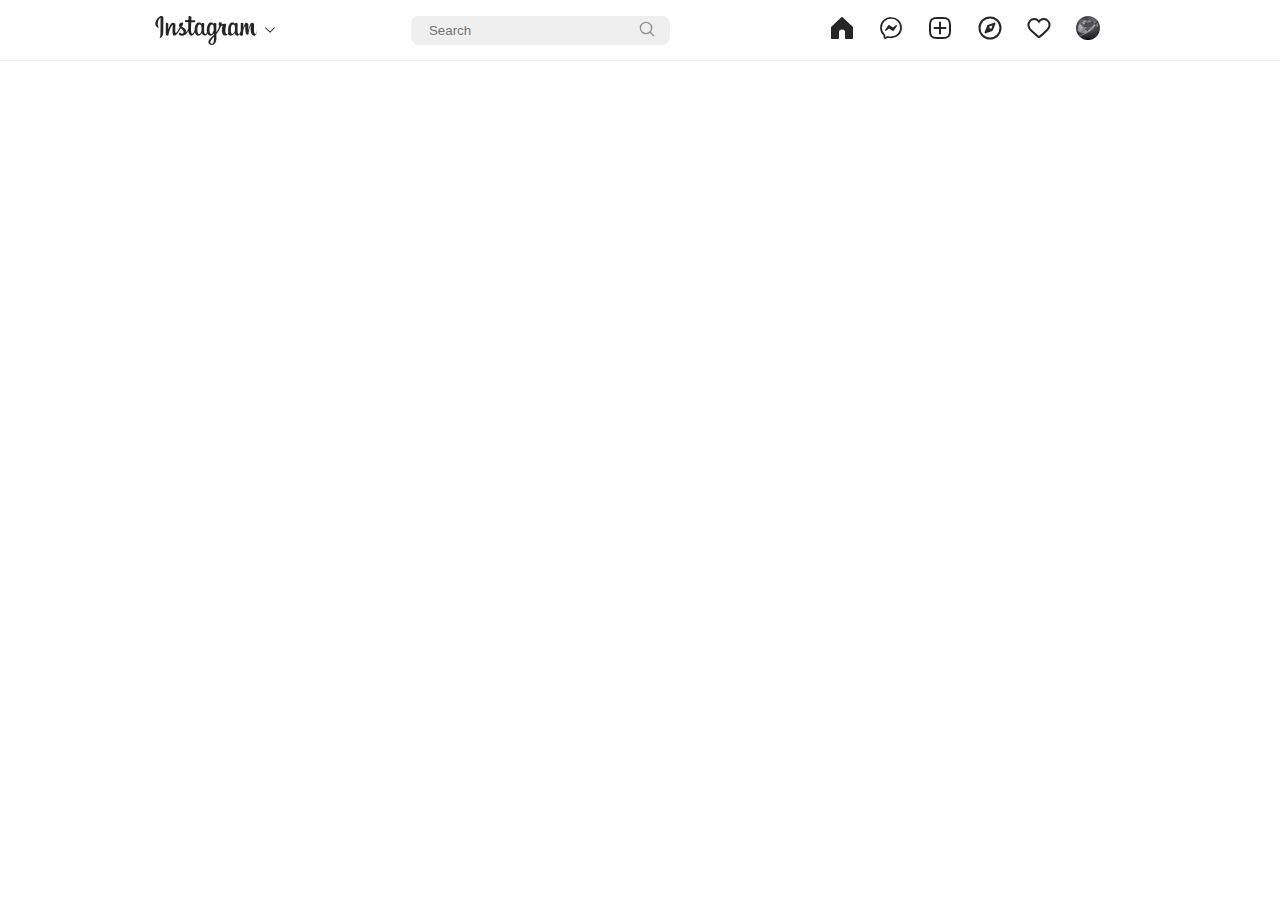
==== index.html @ 3eda091d "first commit" ====
<!DOCTYPE html>
<html lang="en">
  <head>
    <meta charset="UTF-8" />
    <meta http-equiv="X-UA-Compatible" content="IE=edge" />
    <meta name="viewport" content="width=device-width, initial-scale=1.0" />
    <title>INSTAGRAM</title>
    <link rel="stylesheet" href="./css/index.css" />
  </head>
  <body>
    <header class="header">
      <nav>
        <div class="container navbar">
          <div class="logo">
              <a href="#">
                  
                <svg
                  aria-label="Instagram"
                  class="_ab6-"
                  color="#262626"
                  fill="#262626"
                  height="29"
                  role="img"
                  viewBox="32 4 113 32"
                  width="103"
                >
                  <path
                    clip-rule="evenodd"
                    d="M37.82 4.11c-2.32.97-4.86 3.7-5.66 7.13-1.02 4.34 3.21 6.17 3.56 5.57.4-.7-.76-.94-1-3.2-.3-2.9 1.05-6.16 2.75-7.58.32-.27.3.1.3.78l-.06 14.46c0 3.1-.13 4.07-.36 5.04-.23.98-.6 1.64-.33 1.9.32.28 1.68-.4 2.46-1.5a8.13 8.13 0 0 0 1.33-4.58c.07-2.06.06-5.33.07-7.19 0-1.7.03-6.71-.03-9.72-.02-.74-2.07-1.51-3.03-1.1Zm82.13 14.48a9.42 9.42 0 0 1-.88 3.75c-.85 1.72-2.63 2.25-3.39-.22-.4-1.34-.43-3.59-.13-5.47.3-1.9 1.14-3.35 2.53-3.22 1.38.13 2.02 1.9 1.87 5.16ZM96.8 28.57c-.02 2.67-.44 5.01-1.34 5.7-1.29.96-3 .23-2.65-1.72.31-1.72 1.8-3.48 4-5.64l-.01 1.66Zm-.35-10a10.56 10.56 0 0 1-.88 3.77c-.85 1.72-2.64 2.25-3.39-.22-.5-1.69-.38-3.87-.13-5.25.33-1.78 1.12-3.44 2.53-3.44 1.38 0 2.06 1.5 1.87 5.14Zm-13.41-.02a9.54 9.54 0 0 1-.87 3.8c-.88 1.7-2.63 2.24-3.4-.23-.55-1.77-.36-4.2-.13-5.5.34-1.95 1.2-3.32 2.53-3.2 1.38.14 2.04 1.9 1.87 5.13Zm61.45 1.81c-.33 0-.49.35-.61.93-.44 2.02-.9 2.48-1.5 2.48-.66 0-1.26-1-1.42-3-.12-1.58-.1-4.48.06-7.37.03-.59-.14-1.17-1.73-1.75-.68-.25-1.68-.62-2.17.58a29.65 29.65 0 0 0-2.08 7.14c0 .06-.08.07-.1-.06-.07-.87-.26-2.46-.28-5.79 0-.65-.14-1.2-.86-1.65-.47-.3-1.88-.81-2.4-.2-.43.5-.94 1.87-1.47 3.48l-.74 2.2.01-4.88c0-.5-.34-.67-.45-.7a9.54 9.54 0 0 0-1.8-.37c-.48 0-.6.27-.6.67 0 .05-.08 4.65-.08 7.87v.46c-.27 1.48-1.14 3.49-2.09 3.49s-1.4-.84-1.4-4.68c0-2.24.07-3.21.1-4.83.02-.94.06-1.65.06-1.81-.01-.5-.87-.75-1.27-.85-.4-.09-.76-.13-1.03-.11-.4.02-.67.27-.67.62v.55a3.71 3.71 0 0 0-1.83-1.49c-1.44-.43-2.94-.05-4.07 1.53a9.31 9.31 0 0 0-1.66 4.73c-.16 1.5-.1 3.01.17 4.3-.33 1.44-.96 2.04-1.64 2.04-.99 0-1.7-1.62-1.62-4.4.06-1.84.42-3.13.82-4.99.17-.8.04-1.2-.31-1.6-.32-.37-1-.56-1.99-.33-.7.16-1.7.34-2.6.47 0 0 .05-.21.1-.6.23-2.03-1.98-1.87-2.69-1.22-.42.39-.7.84-.82 1.67-.17 1.3.9 1.91.9 1.91a22.22 22.22 0 0 1-3.4 7.23v-.7c-.01-3.36.03-6 .05-6.95.02-.94.06-1.63.06-1.8 0-.36-.22-.5-.66-.67-.4-.16-.86-.26-1.34-.3-.6-.05-.97.27-.96.65v.52a3.7 3.7 0 0 0-1.84-1.49c-1.44-.43-2.94-.05-4.07 1.53a10.1 10.1 0 0 0-1.66 4.72c-.15 1.57-.13 2.9.09 4.04-.23 1.13-.89 2.3-1.63 2.3-.95 0-1.5-.83-1.5-4.67 0-2.24.07-3.21.1-4.83.02-.94.06-1.65.06-1.81 0-.5-.87-.75-1.27-.85-.42-.1-.79-.13-1.06-.1-.37.02-.63.35-.63.6v.56a3.7 3.7 0 0 0-1.84-1.49c-1.44-.43-2.93-.04-4.07 1.53-.75 1.03-1.35 2.17-1.66 4.7a15.8 15.8 0 0 0-.12 2.04c-.3 1.81-1.61 3.9-2.68 3.9-.63 0-1.23-1.21-1.23-3.8 0-3.45.22-8.36.25-8.83l1.62-.03c.68 0 1.29.01 2.19-.04.45-.02.88-1.64.42-1.84-.21-.09-1.7-.17-2.3-.18-.5-.01-1.88-.11-1.88-.11s.13-3.26.16-3.6c.02-.3-.35-.44-.57-.53a7.77 7.77 0 0 0-1.53-.44c-.76-.15-1.1 0-1.17.64-.1.97-.15 3.82-.15 3.82-.56 0-2.47-.11-3.02-.11-.52 0-1.08 2.22-.36 2.25l3.2.09-.03 6.53v.47c-.53 2.73-2.37 4.2-2.37 4.2.4-1.8-.42-3.15-1.87-4.3-.54-.42-1.6-1.22-2.79-2.1 0 0 .69-.68 1.3-2.04.43-.96.45-2.06-.61-2.3-1.75-.41-3.2.87-3.63 2.25a2.61 2.61 0 0 0 .5 2.66l.15.19c-.4.76-.94 1.78-1.4 2.58-1.27 2.2-2.24 3.95-2.97 3.95-.58 0-.57-1.77-.57-3.43 0-1.43.1-3.58.19-5.8.03-.74-.34-1.16-.96-1.54a4.33 4.33 0 0 0-1.64-.69c-.7 0-2.7.1-4.6 5.57-.23.69-.7 1.94-.7 1.94l.04-6.57c0-.16-.08-.3-.27-.4a4.68 4.68 0 0 0-1.93-.54c-.36 0-.54.17-.54.5l-.07 10.3c0 .78.02 1.69.1 2.09.08.4.2.72.36.91.15.2.33.34.62.4.28.06 1.78.25 1.86-.32.1-.69.1-1.43.89-4.2 1.22-4.31 2.82-6.42 3.58-7.16.13-.14.28-.14.27.07l-.22 5.32c-.2 5.37.78 6.36 2.17 6.36 1.07 0 2.58-1.06 4.2-3.74l2.7-4.5 1.58 1.46c1.28 1.2 1.7 2.36 1.42 3.45-.21.83-1.02 1.7-2.44.86-.42-.25-.6-.44-1.01-.71-.23-.15-.57-.2-.78-.04-.53.4-.84.92-1.01 1.55-.17.61.45.94 1.09 1.22.55.25 1.74.47 2.5.5 2.94.1 5.3-1.42 6.94-5.34.3 3.38 1.55 5.3 3.72 5.3 1.45 0 2.91-1.88 3.55-3.72.18.75.45 1.4.8 1.96 1.68 2.65 4.93 2.07 6.56-.18.5-.69.58-.94.58-.94a3.07 3.07 0 0 0 2.94 2.87c1.1 0 2.23-.52 3.03-2.31.09.2.2.38.3.56 1.68 2.65 4.93 2.07 6.56-.18l.2-.28.05 1.4-1.5 1.37c-2.52 2.3-4.44 4.05-4.58 6.09-.18 2.6 1.93 3.56 3.53 3.69a4.5 4.5 0 0 0 4.04-2.11c.78-1.15 1.3-3.63 1.26-6.08l-.06-3.56a28.55 28.55 0 0 0 5.42-9.44s.93.011.92-.05c.32-.02.41.04.35.27-.07.28-1.25 4.84-.17 7.88.74 2.08 2.4 2.75 3.4 2.75 1.15 0 2.26-.87 2.85-2.17l.23.42c1.68 2.65 4.92 2.07 6.56-.18.37-.5.58-.94.58-.94.36 2.2 2.07 2.88 3.05 2.88 1.02 0 2-.42 2.78-2.28.03.82.08 1.49.16 1.7.05.13.34.3.56.37.93.34 1.88.18 2.24.11.24-.05.43-.25.46-.75.07-1.33.03-3.56.43-5.21.67-2.79 1.3-3.87 1.6-4.4.17-.3.36-.35.37-.03.01.64.04 2.52.3 5.05.2 1.86.46 2.96.65 3.3.57 1 1.27 1.05 1.83 1.05.36 0 1.12-.1 1.05-.73-.03-.31.02-2.22.7-4.96.43-1.79 1.15-3.4 1.41-4 .1-.21.15-.04.15 0-.06 1.22-.18 5.25.32 7.46.68 2.98 2.65 3.32 3.34 3.32 1.47 0 2.67-1.12 3.07-4.05.1-.7-.05-1.25-.48-1.25Z"
                    fill="currentColor"
                    fill-rule="evenodd"
                  ></path>
                </svg>
                
              </a>
              <a href="#">
                  <svg aria-label="Значок &quot;стрелка вниз&quot;" class="_ab6-"  color="#262626" fill="#262626" height="12" role="img" viewBox="0 0 24 24" width="12"><path d="M12 17.502a1 1 0 0 1-.707-.293l-9-9.004a1 1 0 0 1 1.414-1.414L12 15.087l8.293-8.296a1 1 0 0 1 1.414 1.414l-9 9.004a1 1 0 0 1-.707.293Z"></path></svg>
              </a>
            </div>
            <div class="search">
              <form action="#">
                <input type="search" placeholder="Search"/>
                <button>
                  <svg
                    aria-label="Search"
                    class="_ab6-"
                    color="#8e8e8e"
                    fill="#8e8e8e"
                    height="16"
                    role="img"
                    viewBox="0 0 24 24"
                    width="16"
                  >
                    <path
                      d="M19 10.5A8.5 8.5 0 1 1 10.5 2a8.5 8.5 0 0 1 8.5 8.5Z"
                      fill="none"
                      stroke="currentColor"
                      stroke-linecap="round"
                      stroke-linejoin="round"
                      stroke-width="2"
                    ></path>
                    <line
                      fill="none"
                      stroke="currentColor"
                      stroke-linecap="round"
                      stroke-linejoin="round"
                      stroke-width="2"
                      x1="16.511"
                      x2="22"
                      y1="16.511"
                      y2="22"
                    ></line>
                  </svg>
                </button>
              </form>
            </div>
            <div class="menus">
              <div class="icon-box"><a href="#"><svg
                  aria-label="Home"
                  class="_ab6-"
                  color="#262626"
                  fill="#262626"
                  height="24"
                  role="img"
                  viewBox="0 0 24 24"
                  width="24"
                >
                  <path
                    d="M22 23h-6.001a1 1 0 0 1-1-1v-5.455a2.997 2.997 0 1 0-5.993 0V22a1 1 0 0 1-1 1H2a1 1 0 0 1-1-1V11.543a1.002 1.002 0 0 1 .31-.724l10-9.543a1.001 1.001 0 0 1 1.38 0l10 9.543a1.002 1.002 0 0 1 .31.724V22a1 1 0 0 1-1 1Z"
                  ></path>
                </svg></a></div>
              <div class="icon-box"><a href="#"><svg
                  aria-label="Messenger"
                  class="_ab6-"
                  color="#262626"
                  fill="#262626"
                  height="24"
                  role="img"
                  viewBox="0 0 24 24"
                  width="24"
                >
                  <path
                    d="M12.003 2.001a9.705 9.705 0 1 1 0 19.4 10.876 10.876 0 0 1-2.895-.384.798.798 0 0 0-.533.04l-1.984.876a.801.801 0 0 1-1.123-.708l-.054-1.78a.806.806 0 0 0-.27-.569 9.49 9.49 0 0 1-3.14-7.175 9.65 9.65 0 0 1 10-9.7Z"
                    fill="none"
                    stroke="currentColor"
                    stroke-miterlimit="10"
                    stroke-width="1.739"
                  ></path>
                  <path
                    d="M17.79 10.132a.659.659 0 0 0-.962-.873l-2.556 2.05a.63.63 0 0 1-.758.002L11.06 9.47a1.576 1.576 0 0 0-2.277.42l-2.567 3.98a.659.659 0 0 0 .961.875l2.556-2.049a.63.63 0 0 1 .759-.002l2.452 1.84a1.576 1.576 0 0 0 2.278-.42Z"
                    fill-rule="evenodd"
                  ></path>
                </svg></a></div>
              <div class="icon-box"><a href="#"><svg
                  aria-label="New post"
                  class="_ab6-"
                  color="#262626"
                  fill="#262626"
                  height="24"
                  role="img"
                  viewBox="0 0 24 24"
                  width="24"
                >
                  <path
                    d="M2 12v3.45c0 2.849.698 4.005 1.606 4.944.94.909 2.098 1.608 4.946 1.608h6.896c2.848 0 4.006-.7 4.946-1.608C21.302 19.455 22 18.3 22 15.45V8.552c0-2.849-.698-4.006-1.606-4.945C19.454 2.7 18.296 2 15.448 2H8.552c-2.848 0-4.006.699-4.946 1.607C2.698 4.547 2 5.703 2 8.552Z"
                    fill="none"
                    stroke="currentColor"
                    stroke-linecap="round"
                    stroke-linejoin="round"
                    stroke-width="2"
                  ></path>
                  <line
                    fill="none"
                    stroke="currentColor"
                    stroke-linecap="round"
                    stroke-linejoin="round"
                    stroke-width="2"
                    x1="6.545"
                    x2="17.455"
                    y1="12.001"
                    y2="12.001"
                  ></line>
                  <line
                    fill="none"
                    stroke="currentColor"
                    stroke-linecap="round"
                    stroke-linejoin="round"
                    stroke-width="2"
                    x1="12.003"
                    x2="12.003"
                    y1="6.545"
                    y2="17.455"
                  ></line>
                </svg></a></div>
              <div class="icon-box"><a href="#"><svg
                  aria-label="Find People"
                  class="_ab6-"
                  color="#262626"
                  fill="#262626"
                  height="24"
                  role="img"
                  viewBox="0 0 24 24"
                  width="24"
                >
                  <polygon
                    fill="none"
                    points="13.941 13.953 7.581 16.424 10.06 10.056 16.42 7.585 13.941 13.953"
                    stroke="currentColor"
                    stroke-linecap="round"
                    stroke-linejoin="round"
                    stroke-width="2"
                  ></polygon>
                  <polygon
                    fill-rule="evenodd"
                    points="10.06 10.056 13.949 13.945 7.581 16.424 10.06 10.056"
                  ></polygon>
                  <circle
                    cx="12.001"
                    cy="12.005"
                    fill="none"
                    r="10.5"
                    stroke="currentColor"
                    stroke-linecap="round"
                    stroke-linejoin="round"
                    stroke-width="2"
                  ></circle>
                </svg></a></div>
              <div class="icon-box"><a href="#"><svg
                  aria-label="Activity Feed"
                  class="_ab6-"
                  color="#262626"
                  fill="#262626"
                  height="24"
                  role="img"
                  viewBox="0 0 24 24"
                  width="24"
                >
                  <path
                    d="M16.792 3.904A4.989 4.989 0 0 1 21.5 9.122c0 3.072-2.652 4.959-5.197 7.222-2.512 2.243-3.865 3.469-4.303 3.752-.477-.309-2.143-1.823-4.303-3.752C5.141 14.072 2.5 12.167 2.5 9.122a4.989 4.989 0 0 1 4.708-5.218 4.21 4.21 0 0 1 3.675 1.941c.84 1.175.98 1.763 1.12 1.763s.278-.588 1.11-1.766a4.17 4.17 0 0 1 3.679-1.938m0-2a6.04 6.04 0 0 0-4.797 2.127 6.052 6.052 0 0 0-4.787-2.127A6.985 6.985 0 0 0 .5 9.122c0 3.61 2.55 5.827 5.015 7.97.283.246.569.494.853.747l1.027.918a44.998 44.998 0 0 0 3.518 3.018 2 2 0 0 0 2.174 0 45.263 45.263 0 0 0 3.626-3.115l.922-.824c.293-.26.59-.519.885-.774 2.334-2.025 4.98-4.32 4.98-7.94a6.985 6.985 0 0 0-6.708-7.218Z"
                  ></path>
                </svg></a></div>
              <div class="icon-box"><a href="#"><img class="acc_logo" src="./images/accaunt.jpg" alt=""></a></div>
            </div>
        </div>
      </nav>
    </header>
  </body>
</html>
---- css/index.css ----
* {
  margin: 0;
  padding: 0;
  box-sizing: border-box;
}

a {
  text-decoration: none;
}

button {
  border: none;
}

.container {
  max-width: 1000px;
  margin: 0 auto;
  padding: 0 15px;
}

button {
  border: none;
}

input:focus {
  outline: none;
}

@media screen and (max-width: 1000px) {
  .container {
    max-width: 90%;
  }
}
.header {
  border-bottom: 1px solid rgb(239, 239, 239);
}

.navbar {
  display: flex;
  justify-content: space-between;
  align-items: center;
}

.logo {
  display: flex;
  align-items: center;
  gap: 6px;
}
.logo a {
  display: flex;
  align-items: center;
}

.search {
  flex: 1;
}
.search form {
  display: flex;
  justify-content: center;
}
.search input {
  padding: 5px 16px;
  border-radius: 8px;
  border-color: transparent;
  background-color: rgb(239, 239, 239);
  max-width: 270px;
  display: inline-block;
  border-radius: 8px 0px 0px 8px;
}
.search button {
  border-radius: 0px 8px 8px 0px;
  padding: 0 15px;
}

.menus {
  display: flex;
  flex: 33%;
  max-width: 33%;
  justify-content: space-evenly;
  margin: 16px 0;
}
.menus svg {
  width: 24px;
  height: 24px;
}
.menus .acc_logo {
  width: 24px;
  height: 24px;
  border-radius: 50%;
}

@media screen and (max-width: 600px) {
  .search {
    display: none;
  }
  .menus {
    flex: 50%;
    max-width: 50%;
  }
}/*# sourceMappingURL=index.css.map */
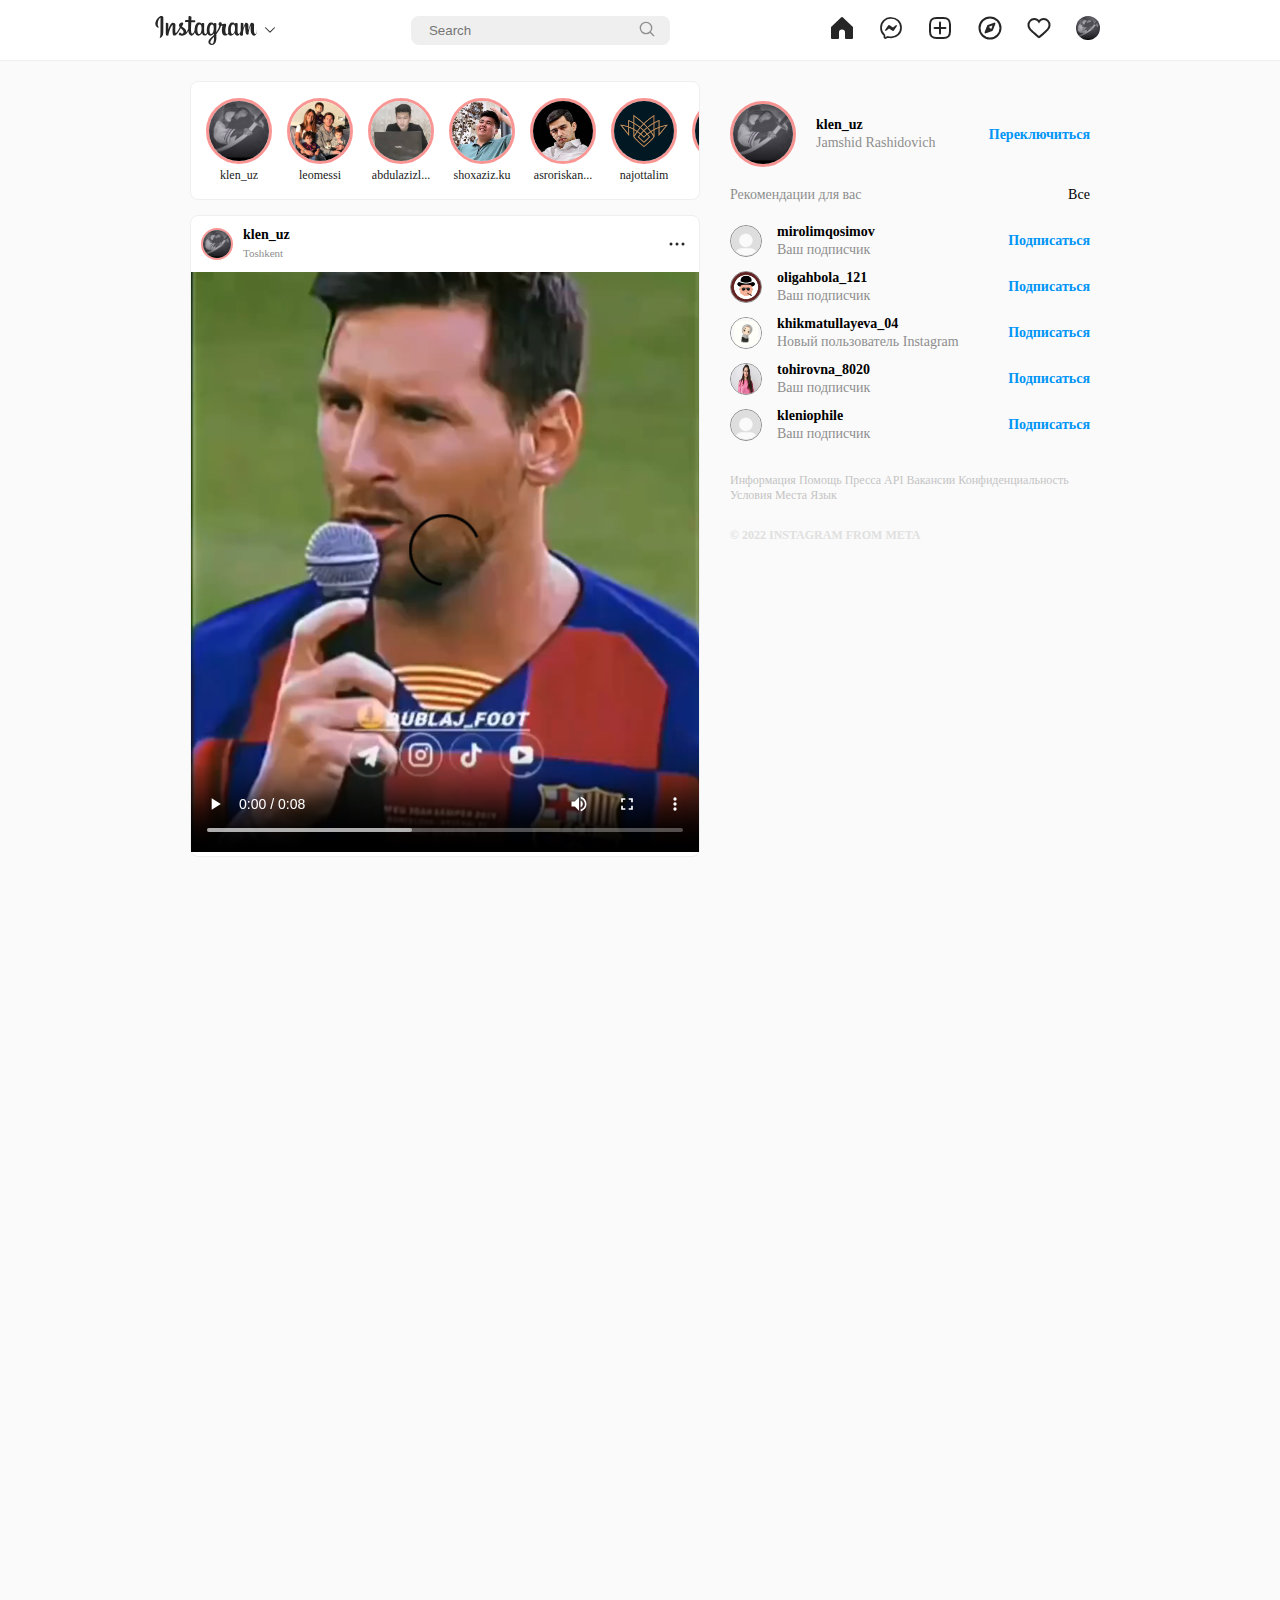
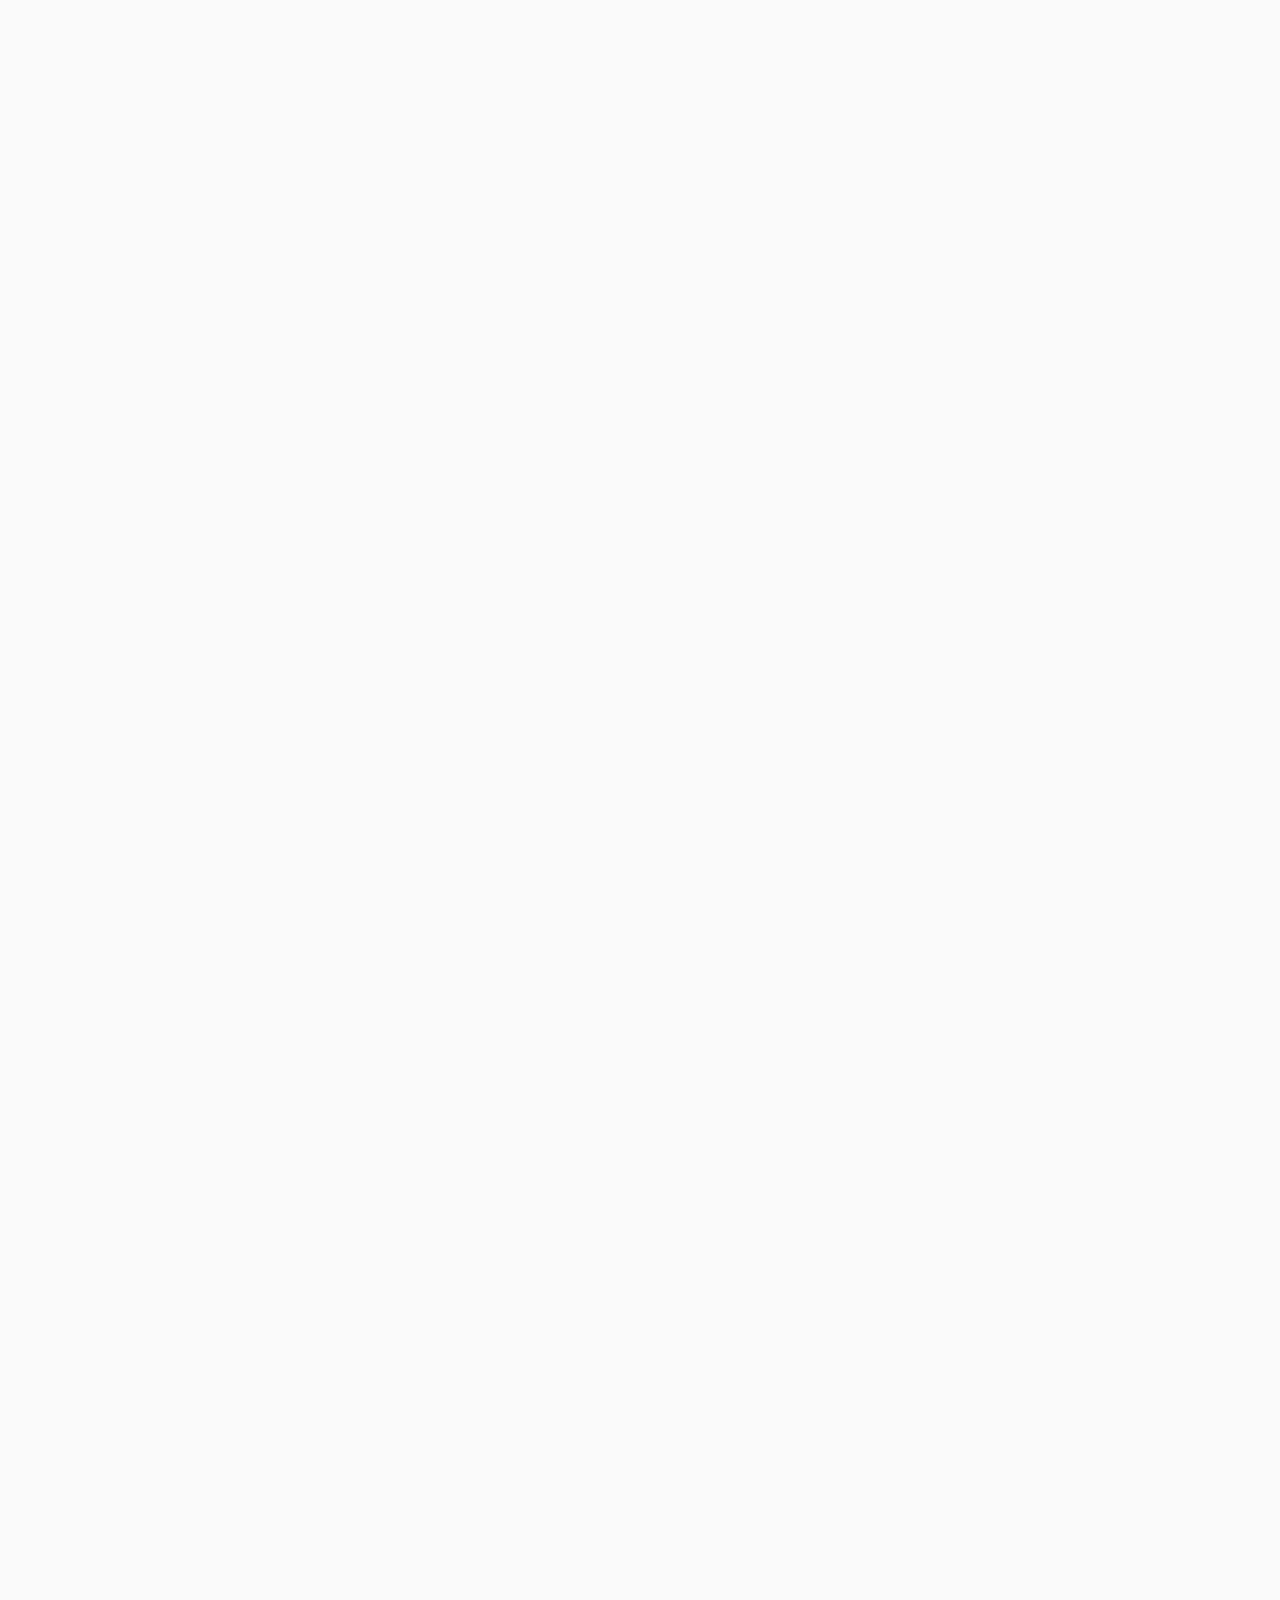
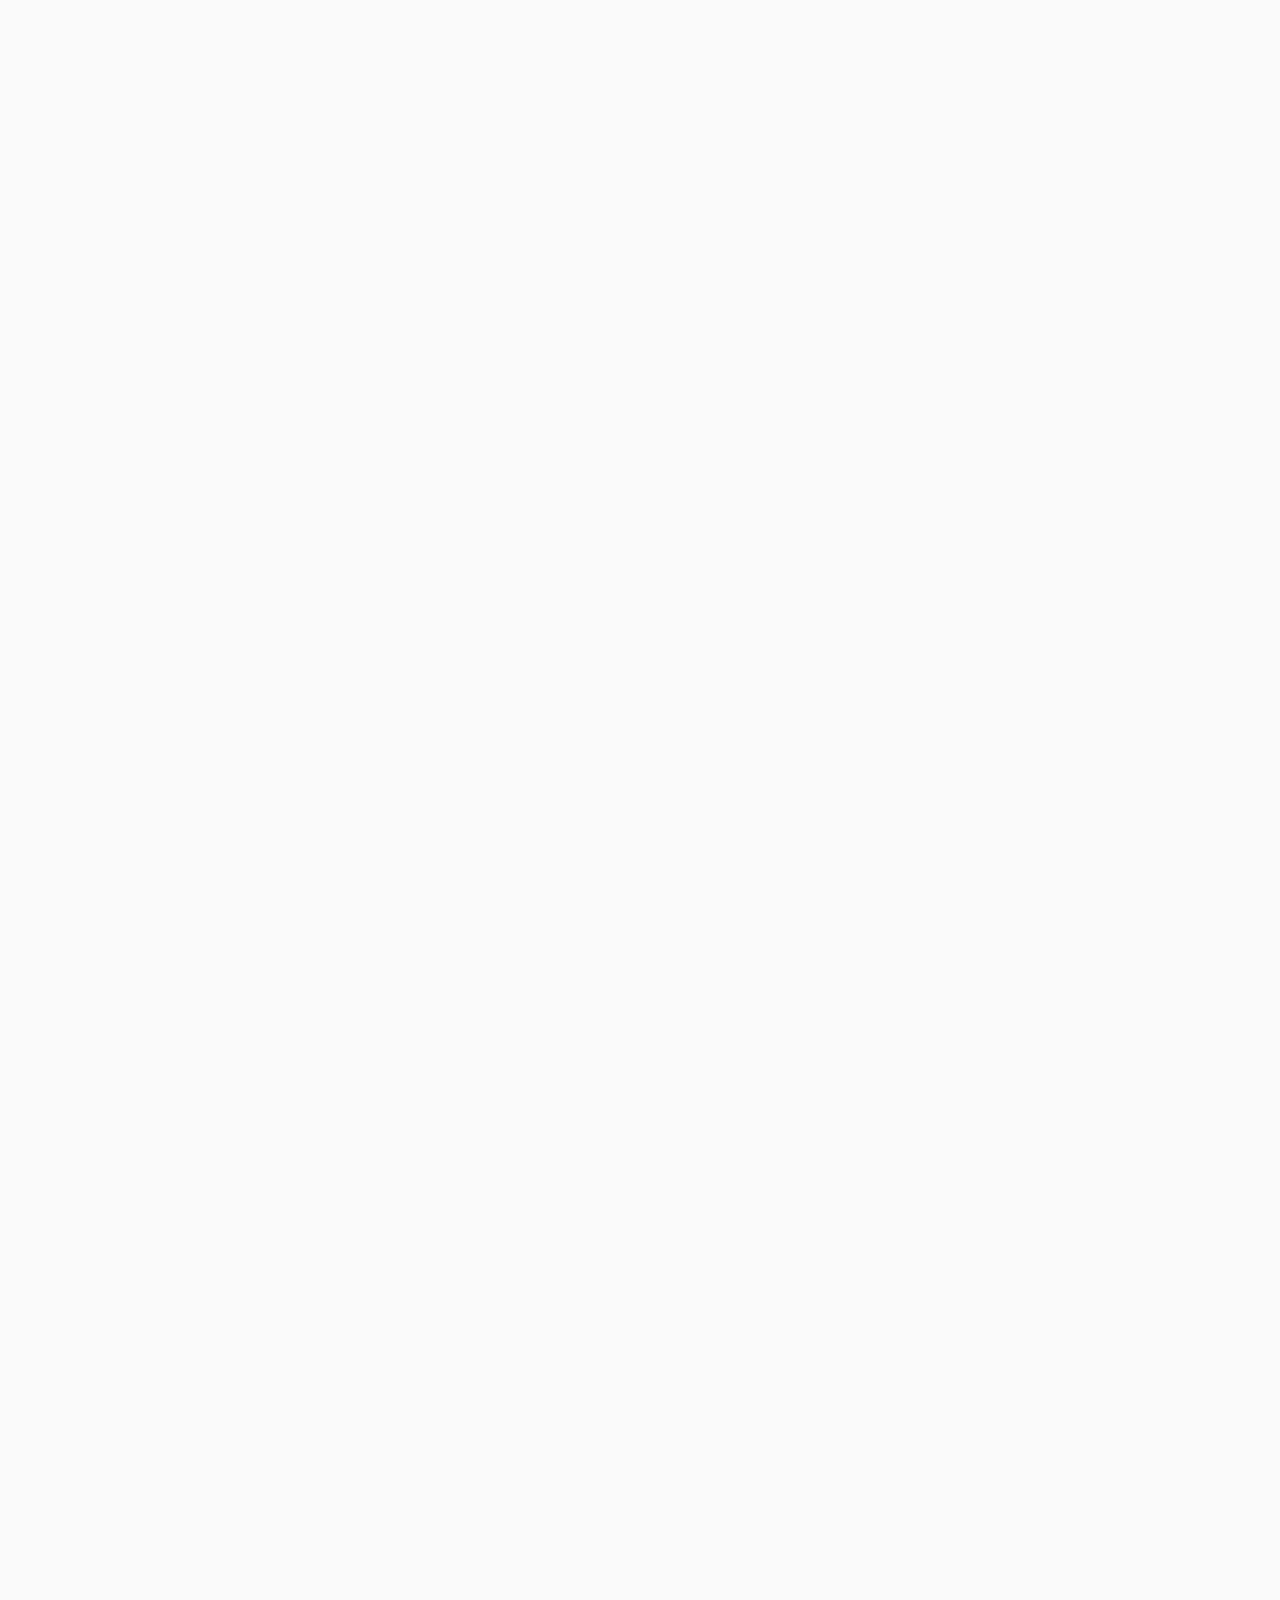
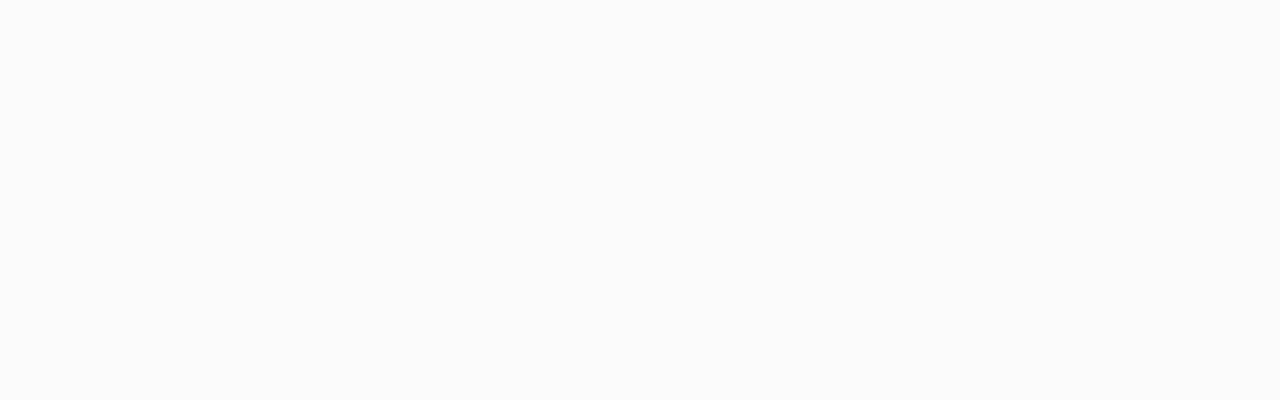
==== commit cf325a61: "section edited" ====
--- a/index.html
+++ b/index.html
@@ -4,7 +4,8 @@
     <meta charset="UTF-8" />
     <meta http-equiv="X-UA-Compatible" content="IE=edge" />
     <meta name="viewport" content="width=device-width, initial-scale=1.0" />
-    <title>INSTAGRAM</title>
+    <title>Instagram</title>
+    <link rel="shortcut icon" href="./images/Instagram_icon.png" type="image/x-icon">
     <link rel="stylesheet" href="./css/index.css" />
   </head>
   <body>
@@ -204,5 +205,126 @@
         </div>
       </nav>
     </header>
+    <main>
+        <div class="container main-container">
+        <section>
+          <div class="section__histories">
+            <a class="section__histories-history" href="#">
+              <img src="./images/accaunt.jpg" alt=""></s>
+              <p>klen_uz</p>
+            </a>
+            <a class="section__histories-history" href="#">
+              <img src="./images/messi.jpg" alt=""></s>
+              <p>leomessi</p>
+            </a>
+            <a class="section__histories-history" href="#">
+              <img src="./images/abdulalizaka.jpg" alt=""></s>
+              <p>abdulazizl...</p>
+            </a>
+            <a class="section__histories-history" href="#">
+              <img src="./images/shoxaziz.jpg" alt=""></s>
+              <p>shoxaziz.ku</p>
+            </a>
+            <a class="section__histories-history" href="#">
+              <img src="./images/asrori.jpg" alt=""></s>
+              <p>asroriskan...</p>
+            </a>
+            <a class="section__histories-history" href="#">
+              <img src="./images/najott.png" alt=""></s>
+              <p>najottalim</p>
+            </a>
+            <a class="section__histories-history" href="#">
+              <img src="./images/najott.png" alt=""></s>
+              <p>najottalim</p>
+            </a>
+          </div>
+          <div class="section__posts">
+            <div class="section-post">
+              <div class="section-post__head">
+                <img src="./images/accaunt.jpg" alt="iconka">
+                <div class="section-post__name">
+                  <h2>klen_uz</h2>
+                  <p>Toshkent</p>
+                </div>
+                <svg aria-label="Дополнительно" class="_ab6-" color="#262626" fill="#262626" height="24" role="img" viewBox="0 0 24 24" width="24"><circle cx="12" cy="12" r="1.5"></circle><circle cx="6" cy="12" r="1.5"></circle><circle cx="18" cy="12" r="1.5"></circle></svg>
+              </div>
+              <video width="100%" height="580px" controls>
+                <source src="./posts/messi-post.mp4" type="video/mp4">
+              </video>
+              <div class="section-post__icons">
+                <div>
+                  
+                </div>
+              </div>
+            </div>
+          </div>
+        </section>
+        <aside>
+          <div class="aside-account">
+            <img src="./images/accaunt.jpg" alt="iconka">
+            <div class="aside-account__name">
+              <h2>klen_uz</h2>
+              <p>Jamshid Rashidovich</p>
+            </div>
+            <div class="aside-account__load">
+              <a href="#">Переключиться</a>
+            </div>
+          </div>
+          <div class="aside-rek">
+            <div class="aside-rek__top">
+              <p>Рекомендации для вас</p>
+              <a href="#">Все</a>
+            </div>
+            <div class="aside-rek__bottom">
+              <div class="aside-rek__bottom-acc">
+                <img src="./images/Default_pfp.svg.png" alt="">
+                <div class="aside-rek__bottom-acc__names">
+                  <h2>mirolimqosimov</h2>
+                  <p>Ваш подписчик</p>
+                </div>
+                <a href="#">Подписаться</a>
+              </div>
+              <div class="aside-rek__bottom-acc">
+                <img src="./images/oligarx.png" alt="">
+                <div class="aside-rek__bottom-acc__names">
+                  <h2>oligahbola_121</h2>
+                  <p>Ваш подписчик</p>
+                </div>
+                <a href="#">Подписаться</a>
+              </div>
+              <div class="aside-rek__bottom-acc">
+                <img src="./images/muslima.jpg" alt="">
+                <div class="aside-rek__bottom-acc__names">
+                  <h2>khikmatullayeva_04</h2>
+                  <p>Новый пользователь Instagram</p>
+                </div>
+                <a href="#">Подписаться</a>
+              </div>
+              <div class="aside-rek__bottom-acc">
+                <img src="./images/madina.jpg" alt="">
+                <div class="aside-rek__bottom-acc__names">
+                  <h2>tohirovna_8020</h2>
+                  <p>Ваш подписчик</p>
+                </div>
+                <a href="#">Подписаться</a>
+              </div>
+              <div class="aside-rek__bottom-acc">
+                <img src="./images/Default_pfp.svg.png" alt="">
+                <div class="aside-rek__bottom-acc__names">
+                  <h2>kleniophile</h2>
+                  <p>Ваш подписчик</p>
+                </div>
+                <a href="#">Подписаться</a>
+              </div>
+              <p>Информация  Помощь  Пресса  API  Вакансии  Конфиденциальность  Условия  Места  Язык
+              </p>
+              <h6>
+                © 2022 INSTAGRAM FROM META
+              </h6>
+            </div>
+          </div>
+        </aside>
+      </div>
+      </main>
   </body>
 </html>
--- a/css/index.css
+++ b/css/index.css
@@ -33,6 +33,11 @@
 }
 .header {
   border-bottom: 1px solid rgb(239, 239, 239);
+  position: -webkit-sticky;
+  position: sticky;
+  top: 0;
+  background-color: #ffffff;
+  z-index: 2;
 }
 
 .navbar {
@@ -97,4 +102,217 @@
     flex: 50%;
     max-width: 50%;
   }
+}
+main {
+  padding-top: 20px;
+  background-color: #FAFAFA;
+}
+
+.main-container {
+  display: flex;
+  flex-direction: row;
+  justify-content: center;
+  padding: 0px 50px;
+}
+
+section {
+  flex: 60%;
+}
+section .section__histories {
+  width: 510px;
+  height: 119px;
+  background-color: #ffffff;
+  border: 1px solid rgb(239, 239, 239);
+  border-radius: 8px;
+  display: flex;
+  flex-direction: row;
+  align-items: center;
+  overflow: scroll;
+  overflow-y: hidden;
+  overflow-x: hidden;
+}
+section .section__histories .section__histories-history {
+  margin-left: 15px;
+}
+section .section__histories .section__histories-history img {
+  height: 66px;
+  max-width: 66px;
+  background-position: center;
+  border-radius: 50%;
+  border: 3px solid rgba(243, 38, 34, 0.4823529412);
+  -o-object-fit: cover;
+     object-fit: cover;
+}
+section .section__histories .section__histories-history p {
+  text-align: center;
+  font-size: 12px;
+  color: rgb(26, 26, 26);
+}
+section .section__posts {
+  display: flex;
+  flex-direction: column;
+  height: 5000px;
+  padding-top: 15px;
+}
+section .section__posts .section-post {
+  background-color: #ffffff;
+  width: 510px;
+  border: 1px solid rgb(239, 239, 239);
+  border-radius: 8px;
+}
+section .section__posts .section-post .section-post__head {
+  padding: 10px;
+  display: flex;
+  align-items: center;
+  justify-content: space-between;
+}
+section .section__posts .section-post .section-post__head img {
+  height: 32px;
+  max-width: 32px;
+  background-position: center;
+  border-radius: 50%;
+  border: 2px solid rgba(243, 38, 34, 0.4823529412);
+  -o-object-fit: cover;
+     object-fit: cover;
+  margin-right: 10px;
+}
+section .section__posts .section-post .section-post__head .section-post__name {
+  flex: 1;
+}
+section .section__posts .section-post .section-post__head .section-post__name h2 {
+  font-size: 14px;
+  line-height: 18px;
+  font-weight: 600;
+  text-align: left;
+}
+section .section__posts .section-post .section-post__head .section-post__name p {
+  font-size: 11px;
+  line-height: 18px;
+  color: #8e8e8e;
+}
+section .section__posts .section-post video {
+  -o-object-fit: cover;
+     object-fit: cover;
+}
+
+aside {
+  flex: 40%;
+  padding-top: 20px;
+}
+aside .aside-account {
+  display: flex;
+  gap: 20px;
+  align-items: center;
+}
+aside .aside-account img {
+  height: 66px;
+  max-width: 66px;
+  background-position: center;
+  border-radius: 50%;
+  border: 3px solid rgba(243, 38, 34, 0.4823529412);
+  -o-object-fit: cover;
+     object-fit: cover;
+}
+aside .aside-account .aside-account__name {
+  display: flex;
+  align-items: center;
+  flex-wrap: wrap;
+}
+aside .aside-account .aside-account__name h2 {
+  font-size: 14px;
+  line-height: 18px;
+  font-weight: 600;
+  text-align: left;
+}
+aside .aside-account .aside-account__name p {
+  font-size: 14px;
+  line-height: 18px;
+  color: #8e8e8e;
+}
+aside .aside-account .aside-account__load a {
+  color: #0095f6;
+  font-weight: 700;
+  font-size: 14px;
+}
+aside .aside-rek {
+  padding-top: 20px;
+  display: flex;
+  flex-direction: column;
+}
+aside .aside-rek .aside-rek__top {
+  display: flex;
+  justify-content: space-between;
+}
+aside .aside-rek .aside-rek__top p {
+  font-size: 14px;
+  color: #8e8e8e;
+}
+aside .aside-rek .aside-rek__top a {
+  color: black;
+  font-size: 14px;
+}
+aside .aside-rek__bottom {
+  padding-top: 20px;
+  display: flex;
+  flex-direction: column;
+  gap: 10px;
+}
+aside .aside-rek__bottom-acc {
+  display: flex;
+  justify-content: space-between;
+  align-items: center;
+}
+aside .aside-rek__bottom-acc img {
+  width: 32px;
+  height: 32px;
+  border-radius: 50%;
+  border: 1px solid #8e8e8e;
+}
+aside .aside-rek__bottom-acc__names {
+  padding-left: 15px;
+  flex: 1;
+}
+aside .aside-rek__bottom-acc__names h2 {
+  font-size: 14px;
+  line-height: 18px;
+  font-weight: 600;
+  text-align: left;
+}
+aside .aside-rek__bottom-acc__names p {
+  font-size: 14px;
+  line-height: 18px;
+  color: #8e8e8e;
+}
+aside .aside-rek__bottom-acc a {
+  color: #0095f6;
+  font-weight: 700;
+  font-size: 14px;
+}
+aside .aside-rek__bottom > p {
+  font-size: 12px;
+  padding-top: 20px;
+  color: #8e8e8e;
+  opacity: 0.5;
+}
+aside .aside-rek__bottom > h6 {
+  font-size: 12px;
+  padding-top: 15px;
+  color: #c7c7c7;
+  opacity: 0.5;
+}
+
+@media screen and (max-width: 1000px) {
+  .main-container {
+    display: flex;
+    justify-content: center;
+    flex-direction: column;
+  }
+  section {
+    flex: 100%;
+    max-width: 100%;
+    justify-content: center;
+  }
+  aside {
+    display: none;
+  }
 }/*# sourceMappingURL=index.css.map */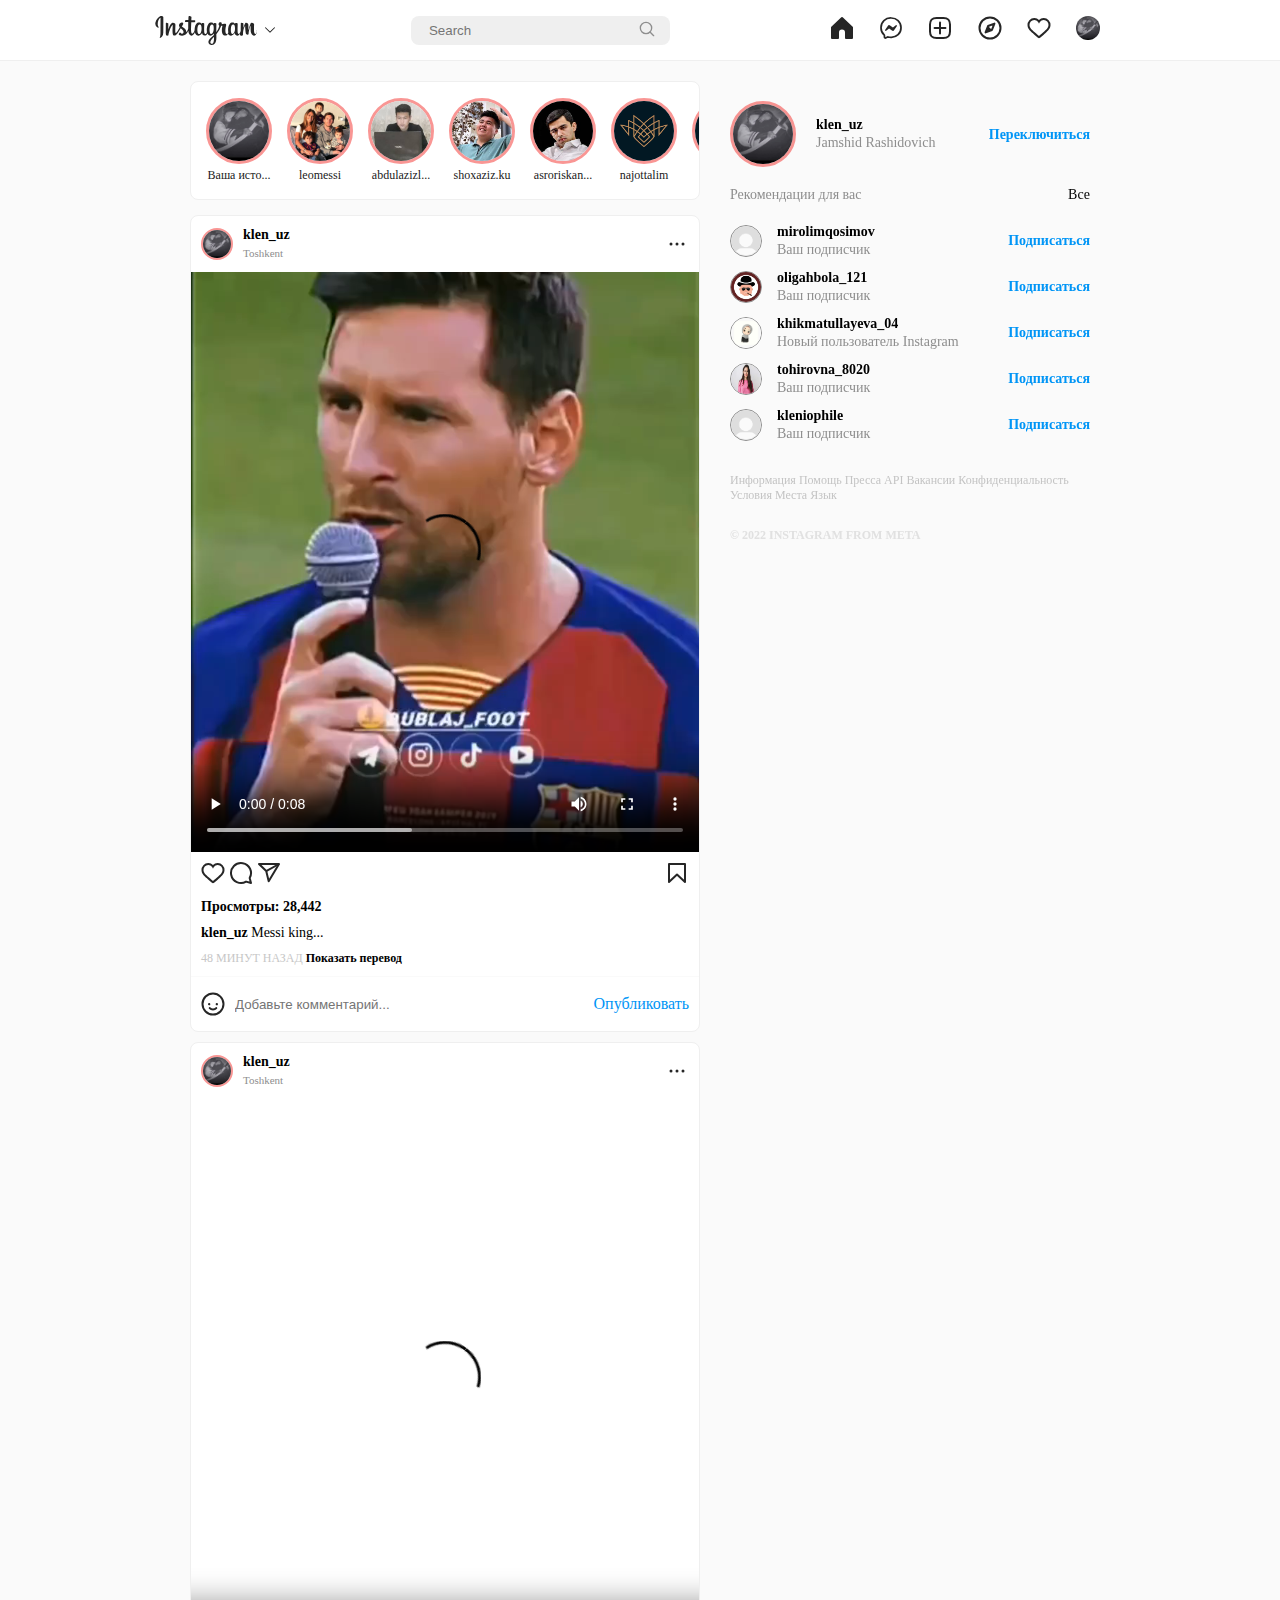
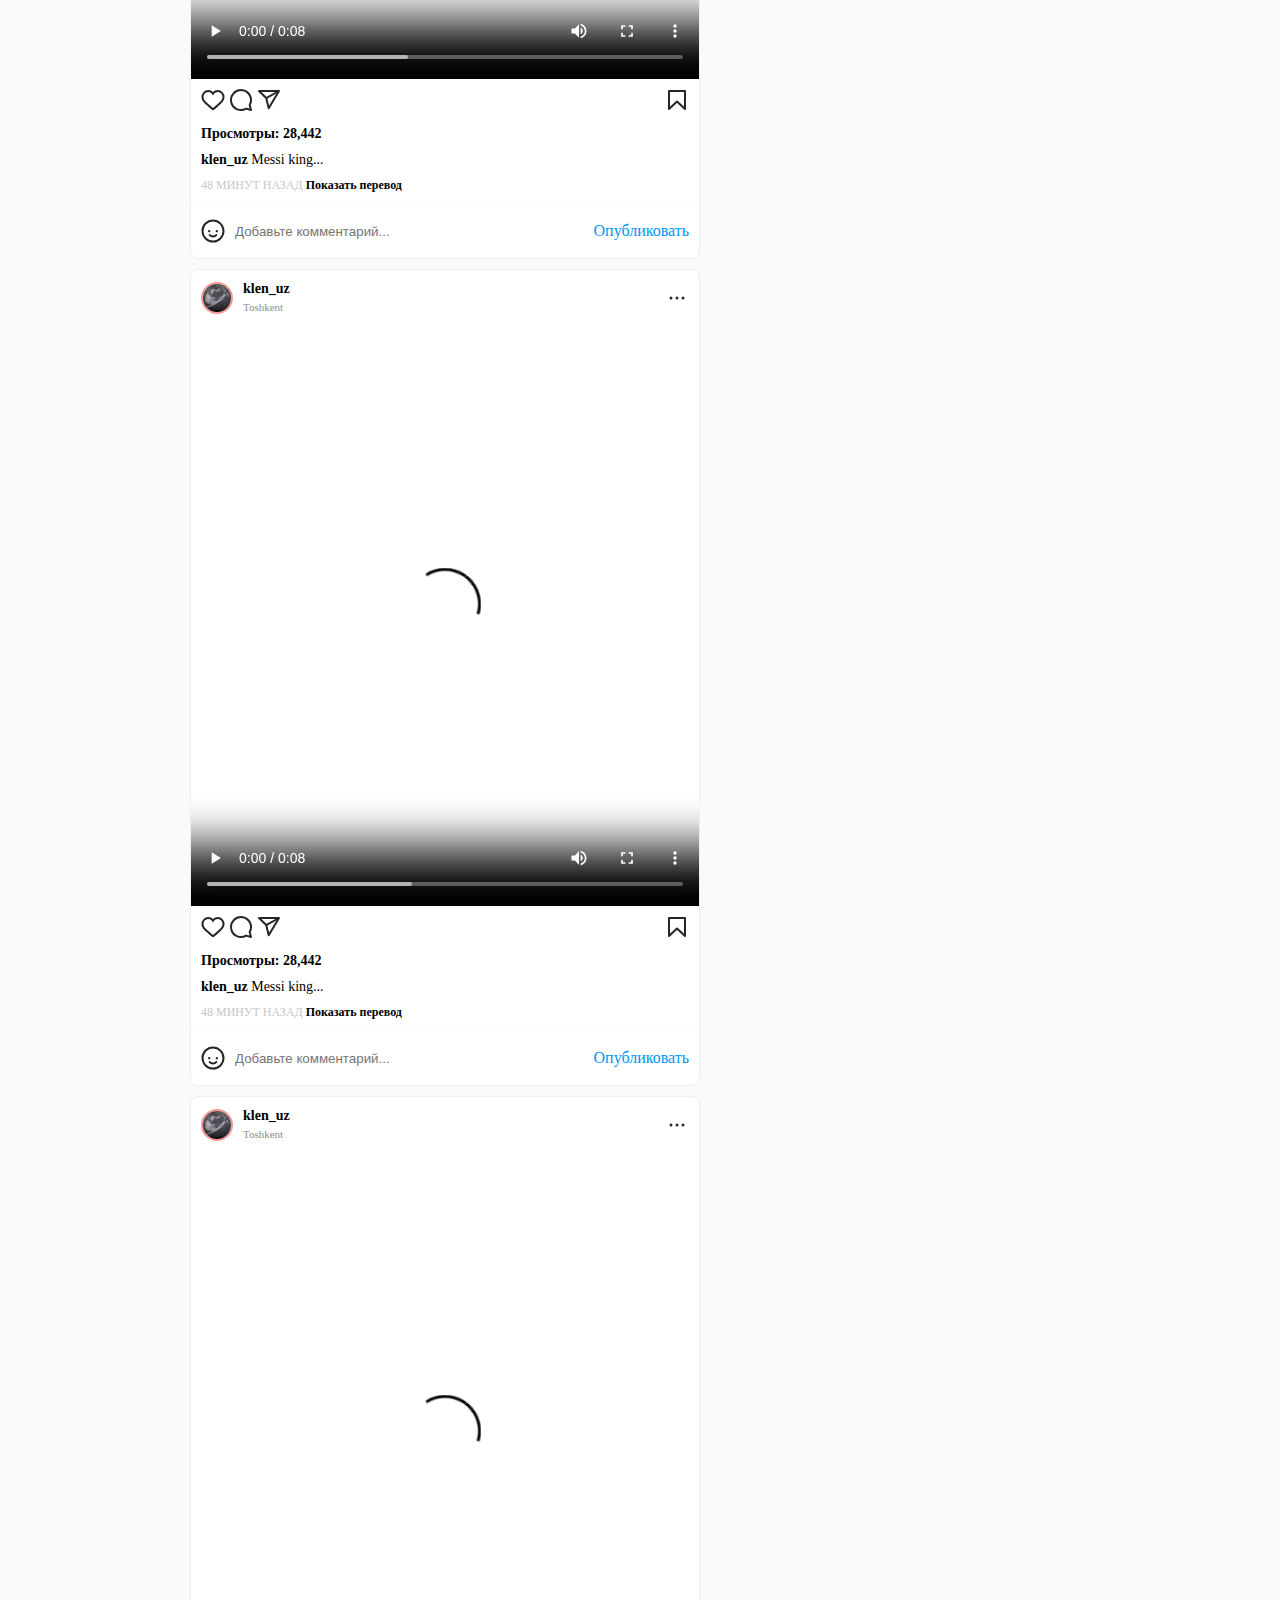
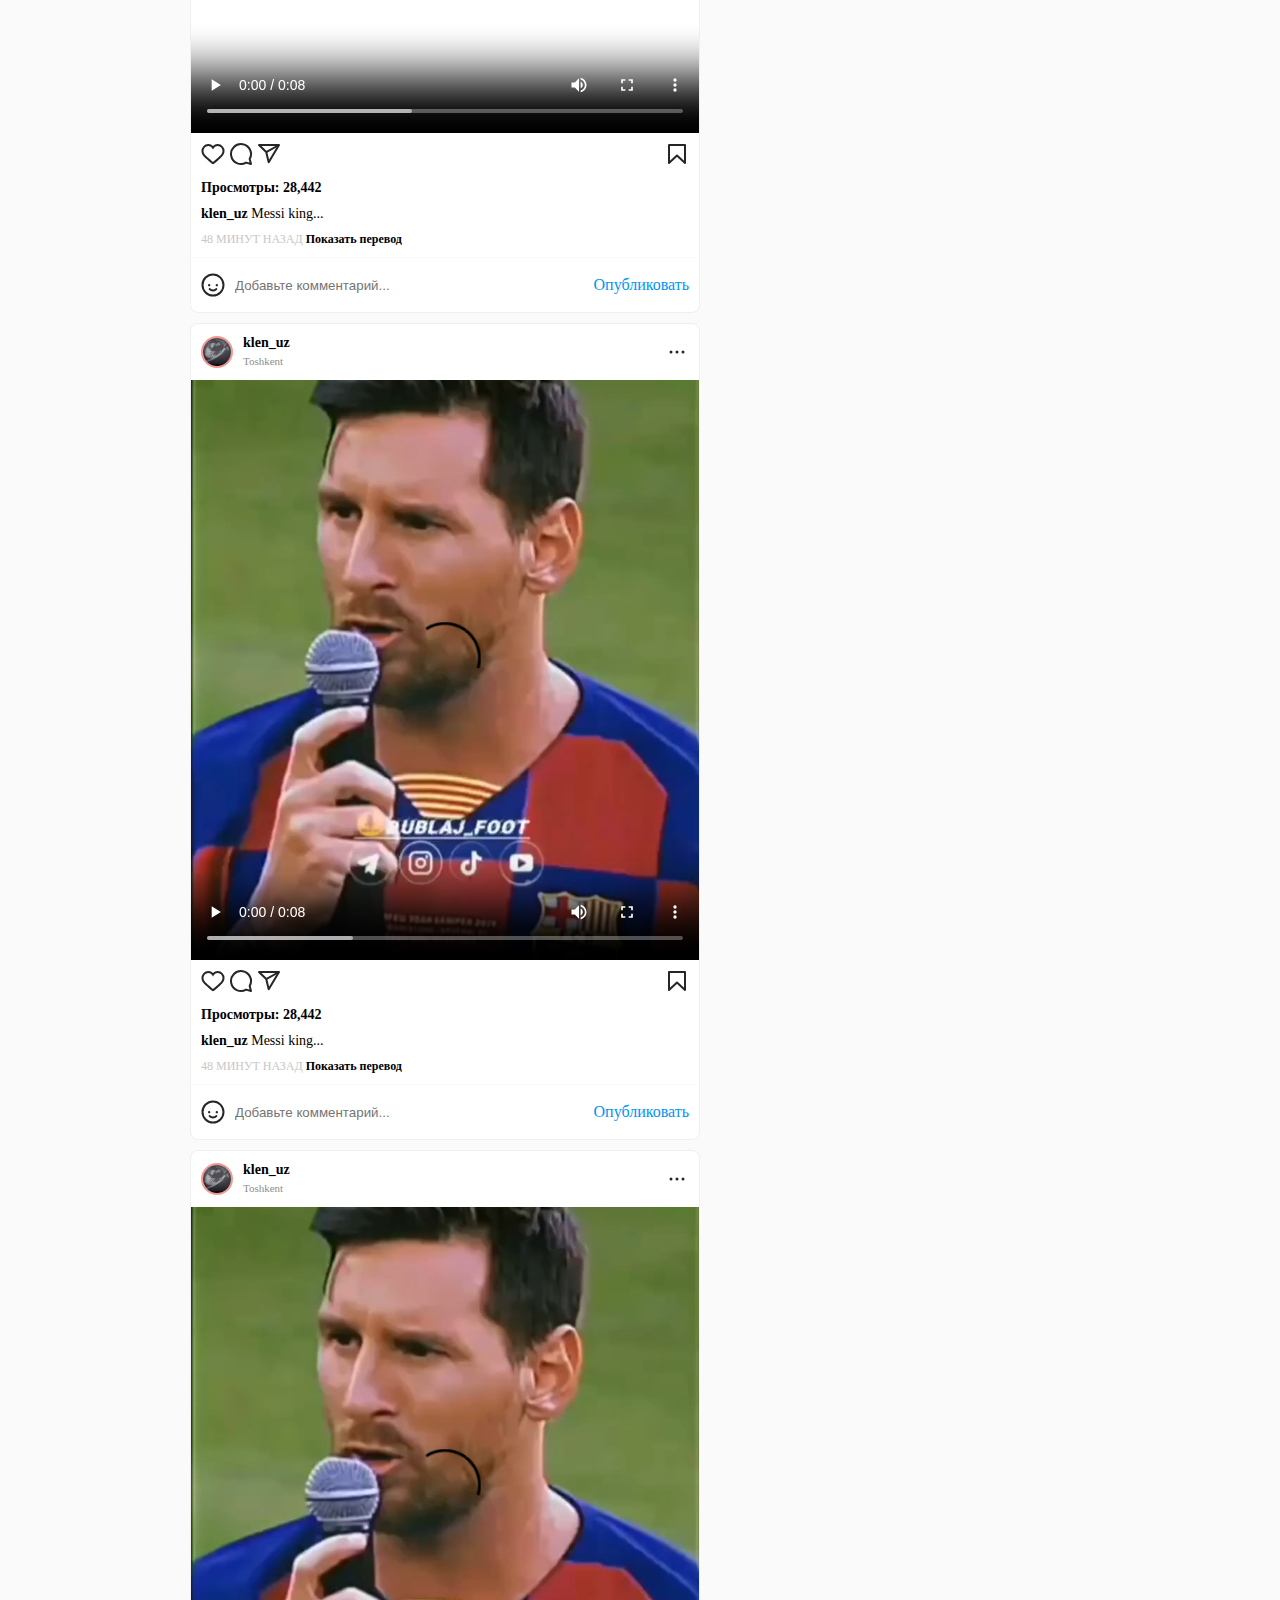
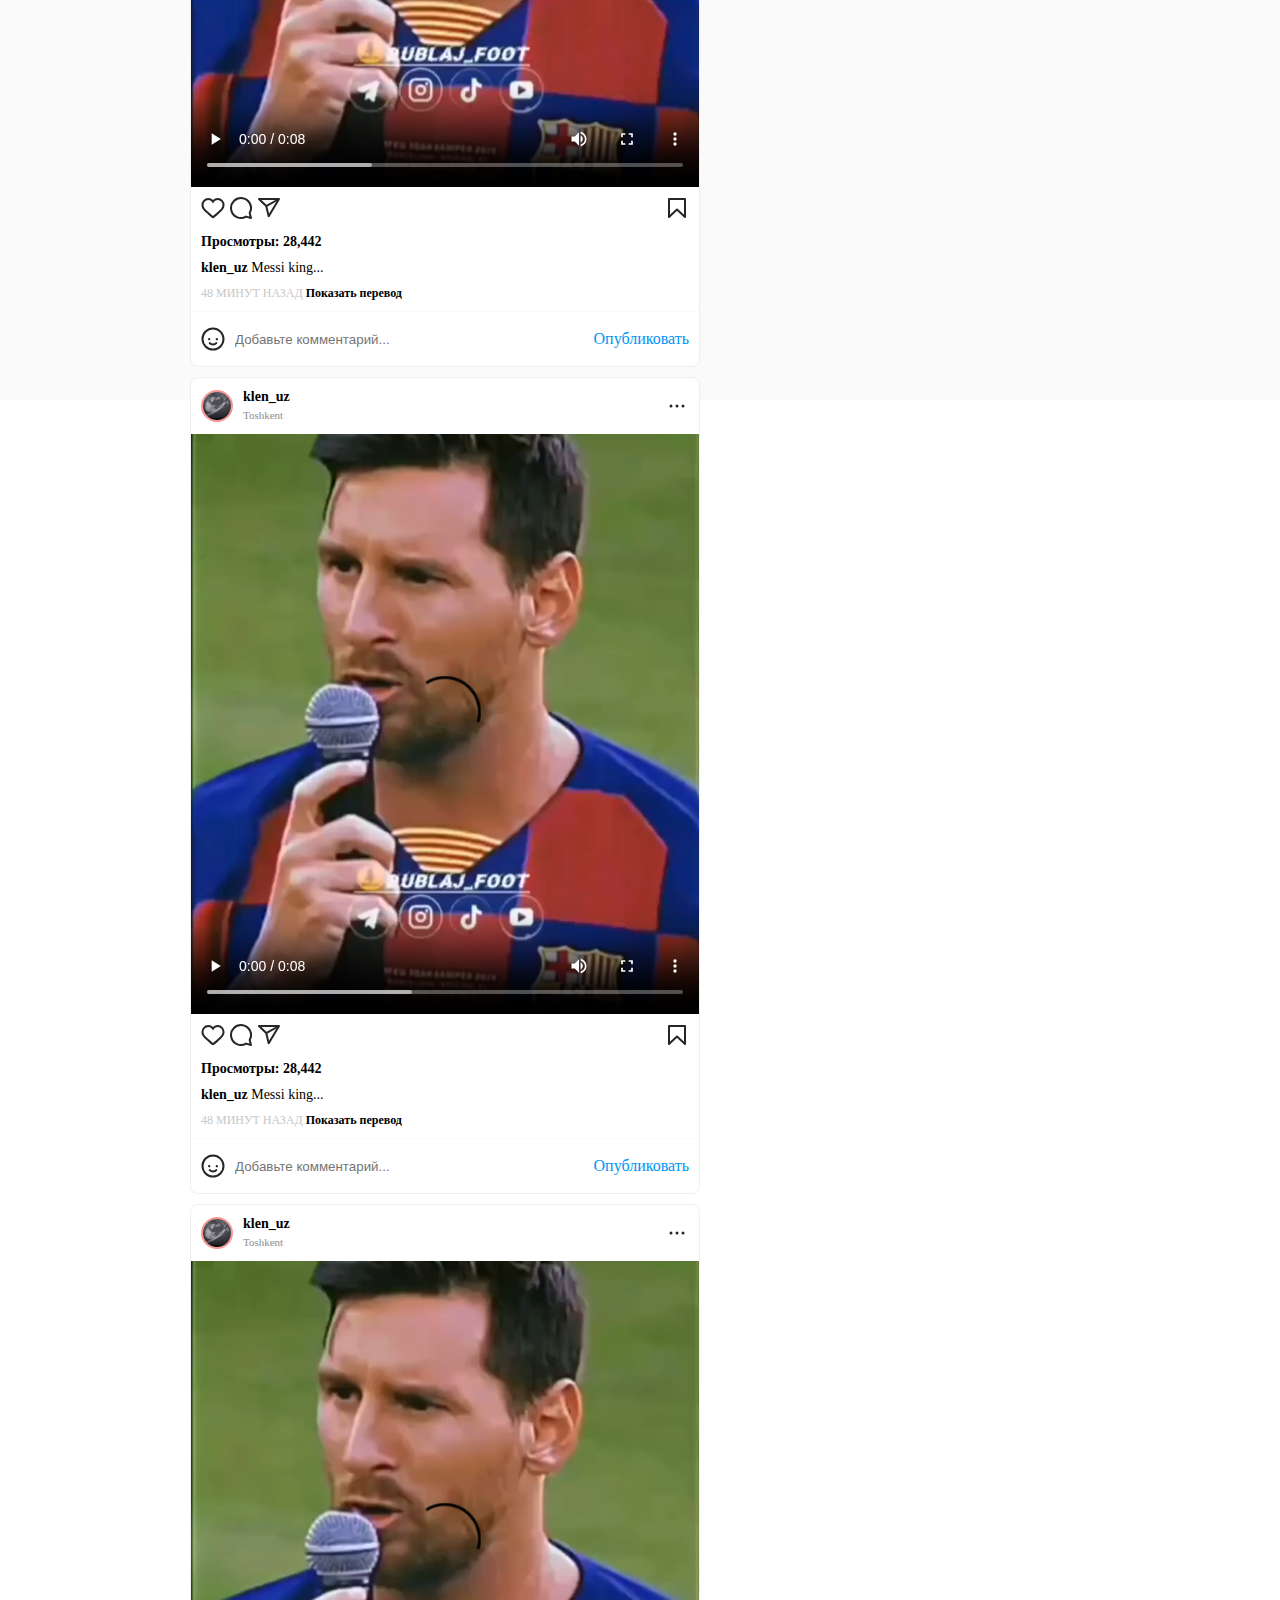
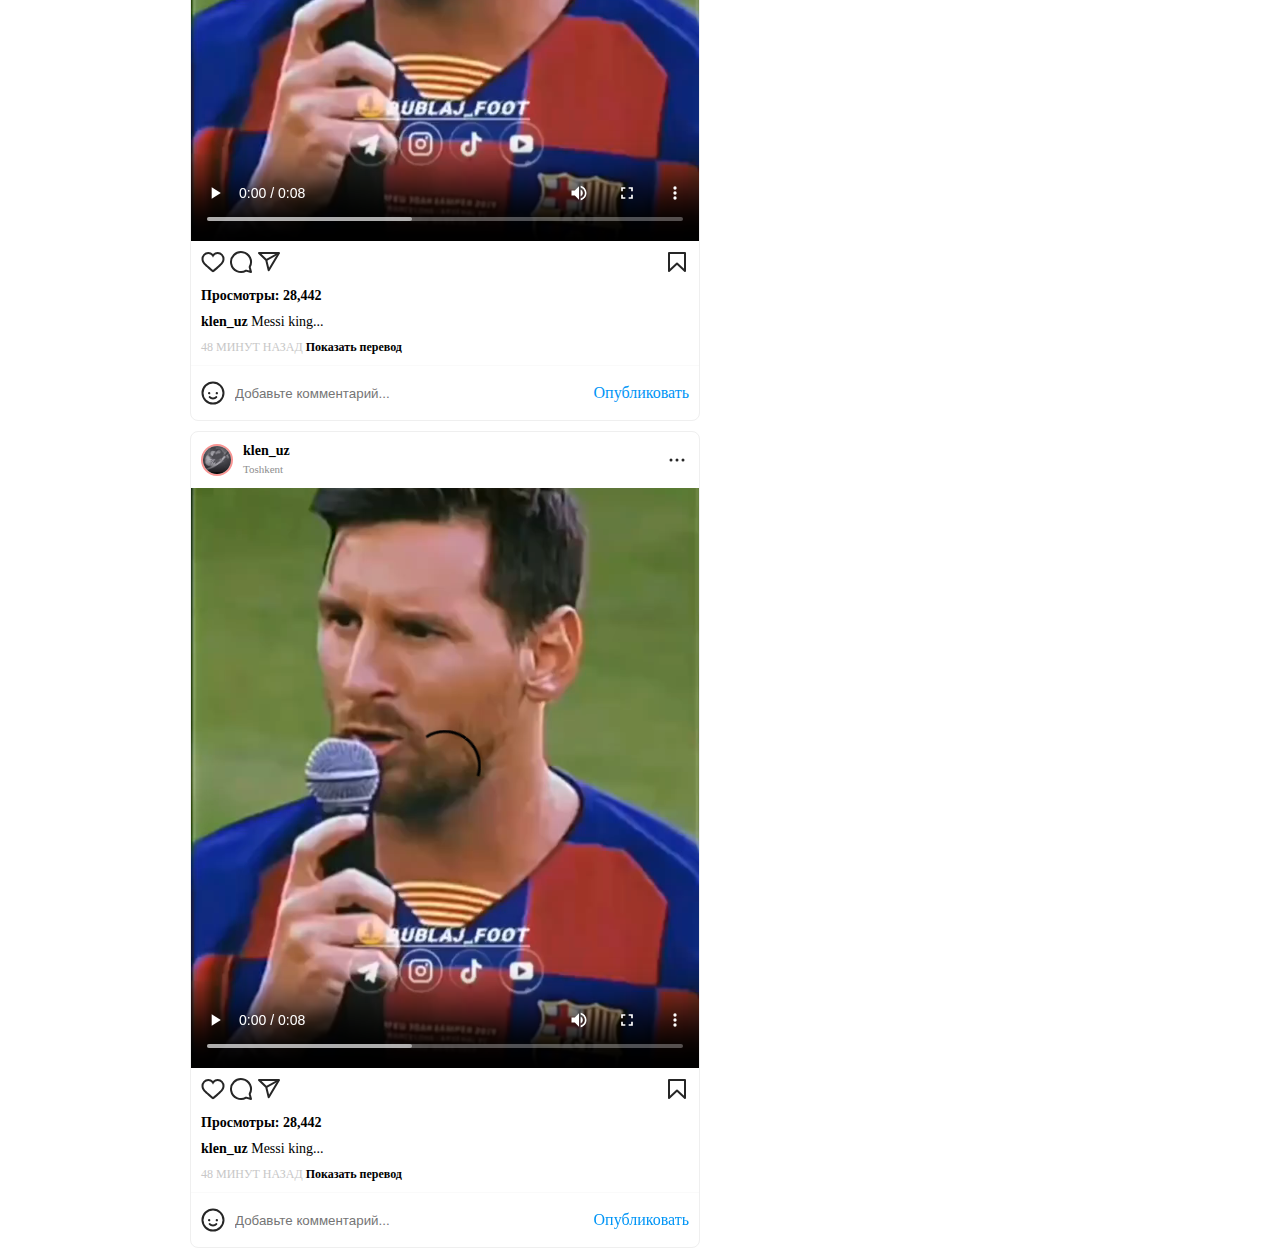
==== commit 44068ece: "section edited" ====
--- a/index.html
+++ b/index.html
@@ -211,7 +211,7 @@
           <div class="section__histories">
             <a class="section__histories-history" href="#">
               <img src="./images/accaunt.jpg" alt=""></s>
-              <p>klen_uz</p>
+              <p>Ваша истo...</p>
             </a>
             <a class="section__histories-history" href="#">
               <img src="./images/messi.jpg" alt=""></s>
@@ -253,9 +253,252 @@
               </video>
               <div class="section-post__icons">
                 <div>
-                  
-                </div>
-              </div>
+                  <svg aria-label="Нравится" class="_ab6-" color="#262626" fill="#262626" height="24" role="img" viewBox="0 0 24 24" width="24"><path d="M16.792 3.904A4.989 4.989 0 0 1 21.5 9.122c0 3.072-2.652 4.959-5.197 7.222-2.512 2.243-3.865 3.469-4.303 3.752-.477-.309-2.143-1.823-4.303-3.752C5.141 14.072 2.5 12.167 2.5 9.122a4.989 4.989 0 0 1 4.708-5.218 4.21 4.21 0 0 1 3.675 1.941c.84 1.175.98 1.763 1.12 1.763s.278-.588 1.11-1.766a4.17 4.17 0 0 1 3.679-1.938m0-2a6.04 6.04 0 0 0-4.797 2.127 6.052 6.052 0 0 0-4.787-2.127A6.985 6.985 0 0 0 .5 9.122c0 3.61 2.55 5.827 5.015 7.97.283.246.569.494.853.747l1.027.918a44.998 44.998 0 0 0 3.518 3.018 2 2 0 0 0 2.174 0 45.263 45.263 0 0 0 3.626-3.115l.922-.824c.293-.26.59-.519.885-.774 2.334-2.025 4.98-4.32 4.98-7.94a6.985 6.985 0 0 0-6.708-7.218Z"></path></svg>
+                  <svg aria-label="Комментировать" class="_ab6-" color="#262626" fill="#262626" height="24" role="img" viewBox="0 0 24 24" width="24"><path d="M20.656 17.008a9.993 9.993 0 1 0-3.59 3.615L22 22Z" fill="none" stroke="currentColor" stroke-linejoin="round" stroke-width="2"></path></svg>
+                  <svg aria-label="Поделиться публикацией" class="_ab6-" color="#262626" fill="#262626" height="24" role="img" viewBox="0 0 24 24" width="24"><line fill="none" stroke="currentColor" stroke-linejoin="round" stroke-width="2" x1="22" x2="9.218" y1="3" y2="10.083"></line><polygon fill="none" points="11.698 20.334 22 3.001 2 3.001 9.218 10.084 11.698 20.334" stroke="currentColor" stroke-linejoin="round" stroke-width="2"></polygon></svg>
+                </div>
+                <svg aria-label="Сохранить" class="_ab6-" color="#262626" fill="#262626" height="24" role="img" viewBox="0 0 24 24" width="24"><polygon fill="none" points="20 21 12 13.44 4 21 4 3 20 3 20 21" stroke="currentColor" stroke-linecap="round" stroke-linejoin="round" stroke-width="2"></polygon></svg>
+              </div>
+              <h6>Просмотры: 28,442</h6>
+              <h6>klen_uz <span>Messi king...</span></h6>
+              <p>48 МИНУТ НАЗАД <span>Показать перевод</span></p>
+              <form action="#">
+                <svg aria-label="Смайлик" class="_ab6-" color="#262626" fill="#262626" height="24" role="img" viewBox="0 0 24 24" width="24"><path d="M15.83 10.997a1.167 1.167 0 1 0 1.167 1.167 1.167 1.167 0 0 0-1.167-1.167Zm-6.5 1.167a1.167 1.167 0 1 0-1.166 1.167 1.167 1.167 0 0 0 1.166-1.167Zm5.163 3.24a3.406 3.406 0 0 1-4.982.007 1 1 0 1 0-1.557 1.256 5.397 5.397 0 0 0 8.09 0 1 1 0 0 0-1.55-1.263ZM12 .503a11.5 11.5 0 1 0 11.5 11.5A11.513 11.513 0 0 0 12 .503Zm0 21a9.5 9.5 0 1 1 9.5-9.5 9.51 9.51 0 0 1-9.5 9.5Z"></path></svg>
+                <input type="text" placeholder="Добавьте комментарий...">
+                <a href="#">Опубликовать</a>
+              </form>
+            </div>
+            <div class="section-post">
+              <div class="section-post__head">
+                <img src="./images/accaunt.jpg" alt="iconka">
+                <div class="section-post__name">
+                  <h2>klen_uz</h2>
+                  <p>Toshkent</p>
+                </div>
+                <svg aria-label="Дополнительно" class="_ab6-" color="#262626" fill="#262626" height="24" role="img" viewBox="0 0 24 24" width="24"><circle cx="12" cy="12" r="1.5"></circle><circle cx="6" cy="12" r="1.5"></circle><circle cx="18" cy="12" r="1.5"></circle></svg>
+              </div>
+              <video width="100%" height="580px" controls>
+                <source src="./posts/messi-post.mp4" type="video/mp4">
+              </video>
+              <div class="section-post__icons">
+                <div>
+                  <svg aria-label="Нравится" class="_ab6-" color="#262626" fill="#262626" height="24" role="img" viewBox="0 0 24 24" width="24"><path d="M16.792 3.904A4.989 4.989 0 0 1 21.5 9.122c0 3.072-2.652 4.959-5.197 7.222-2.512 2.243-3.865 3.469-4.303 3.752-.477-.309-2.143-1.823-4.303-3.752C5.141 14.072 2.5 12.167 2.5 9.122a4.989 4.989 0 0 1 4.708-5.218 4.21 4.21 0 0 1 3.675 1.941c.84 1.175.98 1.763 1.12 1.763s.278-.588 1.11-1.766a4.17 4.17 0 0 1 3.679-1.938m0-2a6.04 6.04 0 0 0-4.797 2.127 6.052 6.052 0 0 0-4.787-2.127A6.985 6.985 0 0 0 .5 9.122c0 3.61 2.55 5.827 5.015 7.97.283.246.569.494.853.747l1.027.918a44.998 44.998 0 0 0 3.518 3.018 2 2 0 0 0 2.174 0 45.263 45.263 0 0 0 3.626-3.115l.922-.824c.293-.26.59-.519.885-.774 2.334-2.025 4.98-4.32 4.98-7.94a6.985 6.985 0 0 0-6.708-7.218Z"></path></svg>
+                  <svg aria-label="Комментировать" class="_ab6-" color="#262626" fill="#262626" height="24" role="img" viewBox="0 0 24 24" width="24"><path d="M20.656 17.008a9.993 9.993 0 1 0-3.59 3.615L22 22Z" fill="none" stroke="currentColor" stroke-linejoin="round" stroke-width="2"></path></svg>
+                  <svg aria-label="Поделиться публикацией" class="_ab6-" color="#262626" fill="#262626" height="24" role="img" viewBox="0 0 24 24" width="24"><line fill="none" stroke="currentColor" stroke-linejoin="round" stroke-width="2" x1="22" x2="9.218" y1="3" y2="10.083"></line><polygon fill="none" points="11.698 20.334 22 3.001 2 3.001 9.218 10.084 11.698 20.334" stroke="currentColor" stroke-linejoin="round" stroke-width="2"></polygon></svg>
+                </div>
+                <svg aria-label="Сохранить" class="_ab6-" color="#262626" fill="#262626" height="24" role="img" viewBox="0 0 24 24" width="24"><polygon fill="none" points="20 21 12 13.44 4 21 4 3 20 3 20 21" stroke="currentColor" stroke-linecap="round" stroke-linejoin="round" stroke-width="2"></polygon></svg>
+              </div>
+              <h6>Просмотры: 28,442</h6>
+              <h6>klen_uz <span>Messi king...</span></h6>
+              <p>48 МИНУТ НАЗАД <span>Показать перевод</span></p>
+              <form action="#">
+                <svg aria-label="Смайлик" class="_ab6-" color="#262626" fill="#262626" height="24" role="img" viewBox="0 0 24 24" width="24"><path d="M15.83 10.997a1.167 1.167 0 1 0 1.167 1.167 1.167 1.167 0 0 0-1.167-1.167Zm-6.5 1.167a1.167 1.167 0 1 0-1.166 1.167 1.167 1.167 0 0 0 1.166-1.167Zm5.163 3.24a3.406 3.406 0 0 1-4.982.007 1 1 0 1 0-1.557 1.256 5.397 5.397 0 0 0 8.09 0 1 1 0 0 0-1.55-1.263ZM12 .503a11.5 11.5 0 1 0 11.5 11.5A11.513 11.513 0 0 0 12 .503Zm0 21a9.5 9.5 0 1 1 9.5-9.5 9.51 9.51 0 0 1-9.5 9.5Z"></path></svg>
+                <input type="text" placeholder="Добавьте комментарий...">
+                <a href="#">Опубликовать</a>
+              </form>
+            </div>
+            <div class="section-post">
+              <div class="section-post__head">
+                <img src="./images/accaunt.jpg" alt="iconka">
+                <div class="section-post__name">
+                  <h2>klen_uz</h2>
+                  <p>Toshkent</p>
+                </div>
+                <svg aria-label="Дополнительно" class="_ab6-" color="#262626" fill="#262626" height="24" role="img" viewBox="0 0 24 24" width="24"><circle cx="12" cy="12" r="1.5"></circle><circle cx="6" cy="12" r="1.5"></circle><circle cx="18" cy="12" r="1.5"></circle></svg>
+              </div>
+              <video width="100%" height="580px" controls>
+                <source src="./posts/messi-post.mp4" type="video/mp4">
+              </video>
+              <div class="section-post__icons">
+                <div>
+                  <svg aria-label="Нравится" class="_ab6-" color="#262626" fill="#262626" height="24" role="img" viewBox="0 0 24 24" width="24"><path d="M16.792 3.904A4.989 4.989 0 0 1 21.5 9.122c0 3.072-2.652 4.959-5.197 7.222-2.512 2.243-3.865 3.469-4.303 3.752-.477-.309-2.143-1.823-4.303-3.752C5.141 14.072 2.5 12.167 2.5 9.122a4.989 4.989 0 0 1 4.708-5.218 4.21 4.21 0 0 1 3.675 1.941c.84 1.175.98 1.763 1.12 1.763s.278-.588 1.11-1.766a4.17 4.17 0 0 1 3.679-1.938m0-2a6.04 6.04 0 0 0-4.797 2.127 6.052 6.052 0 0 0-4.787-2.127A6.985 6.985 0 0 0 .5 9.122c0 3.61 2.55 5.827 5.015 7.97.283.246.569.494.853.747l1.027.918a44.998 44.998 0 0 0 3.518 3.018 2 2 0 0 0 2.174 0 45.263 45.263 0 0 0 3.626-3.115l.922-.824c.293-.26.59-.519.885-.774 2.334-2.025 4.98-4.32 4.98-7.94a6.985 6.985 0 0 0-6.708-7.218Z"></path></svg>
+                  <svg aria-label="Комментировать" class="_ab6-" color="#262626" fill="#262626" height="24" role="img" viewBox="0 0 24 24" width="24"><path d="M20.656 17.008a9.993 9.993 0 1 0-3.59 3.615L22 22Z" fill="none" stroke="currentColor" stroke-linejoin="round" stroke-width="2"></path></svg>
+                  <svg aria-label="Поделиться публикацией" class="_ab6-" color="#262626" fill="#262626" height="24" role="img" viewBox="0 0 24 24" width="24"><line fill="none" stroke="currentColor" stroke-linejoin="round" stroke-width="2" x1="22" x2="9.218" y1="3" y2="10.083"></line><polygon fill="none" points="11.698 20.334 22 3.001 2 3.001 9.218 10.084 11.698 20.334" stroke="currentColor" stroke-linejoin="round" stroke-width="2"></polygon></svg>
+                </div>
+                <svg aria-label="Сохранить" class="_ab6-" color="#262626" fill="#262626" height="24" role="img" viewBox="0 0 24 24" width="24"><polygon fill="none" points="20 21 12 13.44 4 21 4 3 20 3 20 21" stroke="currentColor" stroke-linecap="round" stroke-linejoin="round" stroke-width="2"></polygon></svg>
+              </div>
+              <h6>Просмотры: 28,442</h6>
+              <h6>klen_uz <span>Messi king...</span></h6>
+              <p>48 МИНУТ НАЗАД <span>Показать перевод</span></p>
+              <form action="#">
+                <svg aria-label="Смайлик" class="_ab6-" color="#262626" fill="#262626" height="24" role="img" viewBox="0 0 24 24" width="24"><path d="M15.83 10.997a1.167 1.167 0 1 0 1.167 1.167 1.167 1.167 0 0 0-1.167-1.167Zm-6.5 1.167a1.167 1.167 0 1 0-1.166 1.167 1.167 1.167 0 0 0 1.166-1.167Zm5.163 3.24a3.406 3.406 0 0 1-4.982.007 1 1 0 1 0-1.557 1.256 5.397 5.397 0 0 0 8.09 0 1 1 0 0 0-1.55-1.263ZM12 .503a11.5 11.5 0 1 0 11.5 11.5A11.513 11.513 0 0 0 12 .503Zm0 21a9.5 9.5 0 1 1 9.5-9.5 9.51 9.51 0 0 1-9.5 9.5Z"></path></svg>
+                <input type="text" placeholder="Добавьте комментарий...">
+                <a href="#">Опубликовать</a>
+              </form>
+            </div>
+            <div class="section-post">
+              <div class="section-post__head">
+                <img src="./images/accaunt.jpg" alt="iconka">
+                <div class="section-post__name">
+                  <h2>klen_uz</h2>
+                  <p>Toshkent</p>
+                </div>
+                <svg aria-label="Дополнительно" class="_ab6-" color="#262626" fill="#262626" height="24" role="img" viewBox="0 0 24 24" width="24"><circle cx="12" cy="12" r="1.5"></circle><circle cx="6" cy="12" r="1.5"></circle><circle cx="18" cy="12" r="1.5"></circle></svg>
+              </div>
+              <video width="100%" height="580px" controls>
+                <source src="./posts/messi-post.mp4" type="video/mp4">
+              </video>
+              <div class="section-post__icons">
+                <div>
+                  <svg aria-label="Нравится" class="_ab6-" color="#262626" fill="#262626" height="24" role="img" viewBox="0 0 24 24" width="24"><path d="M16.792 3.904A4.989 4.989 0 0 1 21.5 9.122c0 3.072-2.652 4.959-5.197 7.222-2.512 2.243-3.865 3.469-4.303 3.752-.477-.309-2.143-1.823-4.303-3.752C5.141 14.072 2.5 12.167 2.5 9.122a4.989 4.989 0 0 1 4.708-5.218 4.21 4.21 0 0 1 3.675 1.941c.84 1.175.98 1.763 1.12 1.763s.278-.588 1.11-1.766a4.17 4.17 0 0 1 3.679-1.938m0-2a6.04 6.04 0 0 0-4.797 2.127 6.052 6.052 0 0 0-4.787-2.127A6.985 6.985 0 0 0 .5 9.122c0 3.61 2.55 5.827 5.015 7.97.283.246.569.494.853.747l1.027.918a44.998 44.998 0 0 0 3.518 3.018 2 2 0 0 0 2.174 0 45.263 45.263 0 0 0 3.626-3.115l.922-.824c.293-.26.59-.519.885-.774 2.334-2.025 4.98-4.32 4.98-7.94a6.985 6.985 0 0 0-6.708-7.218Z"></path></svg>
+                  <svg aria-label="Комментировать" class="_ab6-" color="#262626" fill="#262626" height="24" role="img" viewBox="0 0 24 24" width="24"><path d="M20.656 17.008a9.993 9.993 0 1 0-3.59 3.615L22 22Z" fill="none" stroke="currentColor" stroke-linejoin="round" stroke-width="2"></path></svg>
+                  <svg aria-label="Поделиться публикацией" class="_ab6-" color="#262626" fill="#262626" height="24" role="img" viewBox="0 0 24 24" width="24"><line fill="none" stroke="currentColor" stroke-linejoin="round" stroke-width="2" x1="22" x2="9.218" y1="3" y2="10.083"></line><polygon fill="none" points="11.698 20.334 22 3.001 2 3.001 9.218 10.084 11.698 20.334" stroke="currentColor" stroke-linejoin="round" stroke-width="2"></polygon></svg>
+                </div>
+                <svg aria-label="Сохранить" class="_ab6-" color="#262626" fill="#262626" height="24" role="img" viewBox="0 0 24 24" width="24"><polygon fill="none" points="20 21 12 13.44 4 21 4 3 20 3 20 21" stroke="currentColor" stroke-linecap="round" stroke-linejoin="round" stroke-width="2"></polygon></svg>
+              </div>
+              <h6>Просмотры: 28,442</h6>
+              <h6>klen_uz <span>Messi king...</span></h6>
+              <p>48 МИНУТ НАЗАД <span>Показать перевод</span></p>
+              <form action="#">
+                <svg aria-label="Смайлик" class="_ab6-" color="#262626" fill="#262626" height="24" role="img" viewBox="0 0 24 24" width="24"><path d="M15.83 10.997a1.167 1.167 0 1 0 1.167 1.167 1.167 1.167 0 0 0-1.167-1.167Zm-6.5 1.167a1.167 1.167 0 1 0-1.166 1.167 1.167 1.167 0 0 0 1.166-1.167Zm5.163 3.24a3.406 3.406 0 0 1-4.982.007 1 1 0 1 0-1.557 1.256 5.397 5.397 0 0 0 8.09 0 1 1 0 0 0-1.55-1.263ZM12 .503a11.5 11.5 0 1 0 11.5 11.5A11.513 11.513 0 0 0 12 .503Zm0 21a9.5 9.5 0 1 1 9.5-9.5 9.51 9.51 0 0 1-9.5 9.5Z"></path></svg>
+                <input type="text" placeholder="Добавьте комментарий...">
+                <a href="#">Опубликовать</a>
+              </form>
+            </div>
+            <div class="section-post">
+              <div class="section-post__head">
+                <img src="./images/accaunt.jpg" alt="iconka">
+                <div class="section-post__name">
+                  <h2>klen_uz</h2>
+                  <p>Toshkent</p>
+                </div>
+                <svg aria-label="Дополнительно" class="_ab6-" color="#262626" fill="#262626" height="24" role="img" viewBox="0 0 24 24" width="24"><circle cx="12" cy="12" r="1.5"></circle><circle cx="6" cy="12" r="1.5"></circle><circle cx="18" cy="12" r="1.5"></circle></svg>
+              </div>
+              <video width="100%" height="580px" controls>
+                <source src="./posts/messi-post.mp4" type="video/mp4">
+              </video>
+              <div class="section-post__icons">
+                <div>
+                  <svg aria-label="Нравится" class="_ab6-" color="#262626" fill="#262626" height="24" role="img" viewBox="0 0 24 24" width="24"><path d="M16.792 3.904A4.989 4.989 0 0 1 21.5 9.122c0 3.072-2.652 4.959-5.197 7.222-2.512 2.243-3.865 3.469-4.303 3.752-.477-.309-2.143-1.823-4.303-3.752C5.141 14.072 2.5 12.167 2.5 9.122a4.989 4.989 0 0 1 4.708-5.218 4.21 4.21 0 0 1 3.675 1.941c.84 1.175.98 1.763 1.12 1.763s.278-.588 1.11-1.766a4.17 4.17 0 0 1 3.679-1.938m0-2a6.04 6.04 0 0 0-4.797 2.127 6.052 6.052 0 0 0-4.787-2.127A6.985 6.985 0 0 0 .5 9.122c0 3.61 2.55 5.827 5.015 7.97.283.246.569.494.853.747l1.027.918a44.998 44.998 0 0 0 3.518 3.018 2 2 0 0 0 2.174 0 45.263 45.263 0 0 0 3.626-3.115l.922-.824c.293-.26.59-.519.885-.774 2.334-2.025 4.98-4.32 4.98-7.94a6.985 6.985 0 0 0-6.708-7.218Z"></path></svg>
+                  <svg aria-label="Комментировать" class="_ab6-" color="#262626" fill="#262626" height="24" role="img" viewBox="0 0 24 24" width="24"><path d="M20.656 17.008a9.993 9.993 0 1 0-3.59 3.615L22 22Z" fill="none" stroke="currentColor" stroke-linejoin="round" stroke-width="2"></path></svg>
+                  <svg aria-label="Поделиться публикацией" class="_ab6-" color="#262626" fill="#262626" height="24" role="img" viewBox="0 0 24 24" width="24"><line fill="none" stroke="currentColor" stroke-linejoin="round" stroke-width="2" x1="22" x2="9.218" y1="3" y2="10.083"></line><polygon fill="none" points="11.698 20.334 22 3.001 2 3.001 9.218 10.084 11.698 20.334" stroke="currentColor" stroke-linejoin="round" stroke-width="2"></polygon></svg>
+                </div>
+                <svg aria-label="Сохранить" class="_ab6-" color="#262626" fill="#262626" height="24" role="img" viewBox="0 0 24 24" width="24"><polygon fill="none" points="20 21 12 13.44 4 21 4 3 20 3 20 21" stroke="currentColor" stroke-linecap="round" stroke-linejoin="round" stroke-width="2"></polygon></svg>
+              </div>
+              <h6>Просмотры: 28,442</h6>
+              <h6>klen_uz <span>Messi king...</span></h6>
+              <p>48 МИНУТ НАЗАД <span>Показать перевод</span></p>
+              <form action="#">
+                <svg aria-label="Смайлик" class="_ab6-" color="#262626" fill="#262626" height="24" role="img" viewBox="0 0 24 24" width="24"><path d="M15.83 10.997a1.167 1.167 0 1 0 1.167 1.167 1.167 1.167 0 0 0-1.167-1.167Zm-6.5 1.167a1.167 1.167 0 1 0-1.166 1.167 1.167 1.167 0 0 0 1.166-1.167Zm5.163 3.24a3.406 3.406 0 0 1-4.982.007 1 1 0 1 0-1.557 1.256 5.397 5.397 0 0 0 8.09 0 1 1 0 0 0-1.55-1.263ZM12 .503a11.5 11.5 0 1 0 11.5 11.5A11.513 11.513 0 0 0 12 .503Zm0 21a9.5 9.5 0 1 1 9.5-9.5 9.51 9.51 0 0 1-9.5 9.5Z"></path></svg>
+                <input type="text" placeholder="Добавьте комментарий...">
+                <a href="#">Опубликовать</a>
+              </form>
+            </div>
+            <div class="section-post">
+              <div class="section-post__head">
+                <img src="./images/accaunt.jpg" alt="iconka">
+                <div class="section-post__name">
+                  <h2>klen_uz</h2>
+                  <p>Toshkent</p>
+                </div>
+                <svg aria-label="Дополнительно" class="_ab6-" color="#262626" fill="#262626" height="24" role="img" viewBox="0 0 24 24" width="24"><circle cx="12" cy="12" r="1.5"></circle><circle cx="6" cy="12" r="1.5"></circle><circle cx="18" cy="12" r="1.5"></circle></svg>
+              </div>
+              <video width="100%" height="580px" controls>
+                <source src="./posts/messi-post.mp4" type="video/mp4">
+              </video>
+              <div class="section-post__icons">
+                <div>
+                  <svg aria-label="Нравится" class="_ab6-" color="#262626" fill="#262626" height="24" role="img" viewBox="0 0 24 24" width="24"><path d="M16.792 3.904A4.989 4.989 0 0 1 21.5 9.122c0 3.072-2.652 4.959-5.197 7.222-2.512 2.243-3.865 3.469-4.303 3.752-.477-.309-2.143-1.823-4.303-3.752C5.141 14.072 2.5 12.167 2.5 9.122a4.989 4.989 0 0 1 4.708-5.218 4.21 4.21 0 0 1 3.675 1.941c.84 1.175.98 1.763 1.12 1.763s.278-.588 1.11-1.766a4.17 4.17 0 0 1 3.679-1.938m0-2a6.04 6.04 0 0 0-4.797 2.127 6.052 6.052 0 0 0-4.787-2.127A6.985 6.985 0 0 0 .5 9.122c0 3.61 2.55 5.827 5.015 7.97.283.246.569.494.853.747l1.027.918a44.998 44.998 0 0 0 3.518 3.018 2 2 0 0 0 2.174 0 45.263 45.263 0 0 0 3.626-3.115l.922-.824c.293-.26.59-.519.885-.774 2.334-2.025 4.98-4.32 4.98-7.94a6.985 6.985 0 0 0-6.708-7.218Z"></path></svg>
+                  <svg aria-label="Комментировать" class="_ab6-" color="#262626" fill="#262626" height="24" role="img" viewBox="0 0 24 24" width="24"><path d="M20.656 17.008a9.993 9.993 0 1 0-3.59 3.615L22 22Z" fill="none" stroke="currentColor" stroke-linejoin="round" stroke-width="2"></path></svg>
+                  <svg aria-label="Поделиться публикацией" class="_ab6-" color="#262626" fill="#262626" height="24" role="img" viewBox="0 0 24 24" width="24"><line fill="none" stroke="currentColor" stroke-linejoin="round" stroke-width="2" x1="22" x2="9.218" y1="3" y2="10.083"></line><polygon fill="none" points="11.698 20.334 22 3.001 2 3.001 9.218 10.084 11.698 20.334" stroke="currentColor" stroke-linejoin="round" stroke-width="2"></polygon></svg>
+                </div>
+                <svg aria-label="Сохранить" class="_ab6-" color="#262626" fill="#262626" height="24" role="img" viewBox="0 0 24 24" width="24"><polygon fill="none" points="20 21 12 13.44 4 21 4 3 20 3 20 21" stroke="currentColor" stroke-linecap="round" stroke-linejoin="round" stroke-width="2"></polygon></svg>
+              </div>
+              <h6>Просмотры: 28,442</h6>
+              <h6>klen_uz <span>Messi king...</span></h6>
+              <p>48 МИНУТ НАЗАД <span>Показать перевод</span></p>
+              <form action="#">
+                <svg aria-label="Смайлик" class="_ab6-" color="#262626" fill="#262626" height="24" role="img" viewBox="0 0 24 24" width="24"><path d="M15.83 10.997a1.167 1.167 0 1 0 1.167 1.167 1.167 1.167 0 0 0-1.167-1.167Zm-6.5 1.167a1.167 1.167 0 1 0-1.166 1.167 1.167 1.167 0 0 0 1.166-1.167Zm5.163 3.24a3.406 3.406 0 0 1-4.982.007 1 1 0 1 0-1.557 1.256 5.397 5.397 0 0 0 8.09 0 1 1 0 0 0-1.55-1.263ZM12 .503a11.5 11.5 0 1 0 11.5 11.5A11.513 11.513 0 0 0 12 .503Zm0 21a9.5 9.5 0 1 1 9.5-9.5 9.51 9.51 0 0 1-9.5 9.5Z"></path></svg>
+                <input type="text" placeholder="Добавьте комментарий...">
+                <a href="#">Опубликовать</a>
+              </form>
+            </div>
+            <div class="section-post">
+              <div class="section-post__head">
+                <img src="./images/accaunt.jpg" alt="iconka">
+                <div class="section-post__name">
+                  <h2>klen_uz</h2>
+                  <p>Toshkent</p>
+                </div>
+                <svg aria-label="Дополнительно" class="_ab6-" color="#262626" fill="#262626" height="24" role="img" viewBox="0 0 24 24" width="24"><circle cx="12" cy="12" r="1.5"></circle><circle cx="6" cy="12" r="1.5"></circle><circle cx="18" cy="12" r="1.5"></circle></svg>
+              </div>
+              <video width="100%" height="580px" controls>
+                <source src="./posts/messi-post.mp4" type="video/mp4">
+              </video>
+              <div class="section-post__icons">
+                <div>
+                  <svg aria-label="Нравится" class="_ab6-" color="#262626" fill="#262626" height="24" role="img" viewBox="0 0 24 24" width="24"><path d="M16.792 3.904A4.989 4.989 0 0 1 21.5 9.122c0 3.072-2.652 4.959-5.197 7.222-2.512 2.243-3.865 3.469-4.303 3.752-.477-.309-2.143-1.823-4.303-3.752C5.141 14.072 2.5 12.167 2.5 9.122a4.989 4.989 0 0 1 4.708-5.218 4.21 4.21 0 0 1 3.675 1.941c.84 1.175.98 1.763 1.12 1.763s.278-.588 1.11-1.766a4.17 4.17 0 0 1 3.679-1.938m0-2a6.04 6.04 0 0 0-4.797 2.127 6.052 6.052 0 0 0-4.787-2.127A6.985 6.985 0 0 0 .5 9.122c0 3.61 2.55 5.827 5.015 7.97.283.246.569.494.853.747l1.027.918a44.998 44.998 0 0 0 3.518 3.018 2 2 0 0 0 2.174 0 45.263 45.263 0 0 0 3.626-3.115l.922-.824c.293-.26.59-.519.885-.774 2.334-2.025 4.98-4.32 4.98-7.94a6.985 6.985 0 0 0-6.708-7.218Z"></path></svg>
+                  <svg aria-label="Комментировать" class="_ab6-" color="#262626" fill="#262626" height="24" role="img" viewBox="0 0 24 24" width="24"><path d="M20.656 17.008a9.993 9.993 0 1 0-3.59 3.615L22 22Z" fill="none" stroke="currentColor" stroke-linejoin="round" stroke-width="2"></path></svg>
+                  <svg aria-label="Поделиться публикацией" class="_ab6-" color="#262626" fill="#262626" height="24" role="img" viewBox="0 0 24 24" width="24"><line fill="none" stroke="currentColor" stroke-linejoin="round" stroke-width="2" x1="22" x2="9.218" y1="3" y2="10.083"></line><polygon fill="none" points="11.698 20.334 22 3.001 2 3.001 9.218 10.084 11.698 20.334" stroke="currentColor" stroke-linejoin="round" stroke-width="2"></polygon></svg>
+                </div>
+                <svg aria-label="Сохранить" class="_ab6-" color="#262626" fill="#262626" height="24" role="img" viewBox="0 0 24 24" width="24"><polygon fill="none" points="20 21 12 13.44 4 21 4 3 20 3 20 21" stroke="currentColor" stroke-linecap="round" stroke-linejoin="round" stroke-width="2"></polygon></svg>
+              </div>
+              <h6>Просмотры: 28,442</h6>
+              <h6>klen_uz <span>Messi king...</span></h6>
+              <p>48 МИНУТ НАЗАД <span>Показать перевод</span></p>
+              <form action="#">
+                <svg aria-label="Смайлик" class="_ab6-" color="#262626" fill="#262626" height="24" role="img" viewBox="0 0 24 24" width="24"><path d="M15.83 10.997a1.167 1.167 0 1 0 1.167 1.167 1.167 1.167 0 0 0-1.167-1.167Zm-6.5 1.167a1.167 1.167 0 1 0-1.166 1.167 1.167 1.167 0 0 0 1.166-1.167Zm5.163 3.24a3.406 3.406 0 0 1-4.982.007 1 1 0 1 0-1.557 1.256 5.397 5.397 0 0 0 8.09 0 1 1 0 0 0-1.55-1.263ZM12 .503a11.5 11.5 0 1 0 11.5 11.5A11.513 11.513 0 0 0 12 .503Zm0 21a9.5 9.5 0 1 1 9.5-9.5 9.51 9.51 0 0 1-9.5 9.5Z"></path></svg>
+                <input type="text" placeholder="Добавьте комментарий...">
+                <a href="#">Опубликовать</a>
+              </form>
+            </div>
+            <div class="section-post">
+              <div class="section-post__head">
+                <img src="./images/accaunt.jpg" alt="iconka">
+                <div class="section-post__name">
+                  <h2>klen_uz</h2>
+                  <p>Toshkent</p>
+                </div>
+                <svg aria-label="Дополнительно" class="_ab6-" color="#262626" fill="#262626" height="24" role="img" viewBox="0 0 24 24" width="24"><circle cx="12" cy="12" r="1.5"></circle><circle cx="6" cy="12" r="1.5"></circle><circle cx="18" cy="12" r="1.5"></circle></svg>
+              </div>
+              <video width="100%" height="580px" controls>
+                <source src="./posts/messi-post.mp4" type="video/mp4">
+              </video>
+              <div class="section-post__icons">
+                <div>
+                  <svg aria-label="Нравится" class="_ab6-" color="#262626" fill="#262626" height="24" role="img" viewBox="0 0 24 24" width="24"><path d="M16.792 3.904A4.989 4.989 0 0 1 21.5 9.122c0 3.072-2.652 4.959-5.197 7.222-2.512 2.243-3.865 3.469-4.303 3.752-.477-.309-2.143-1.823-4.303-3.752C5.141 14.072 2.5 12.167 2.5 9.122a4.989 4.989 0 0 1 4.708-5.218 4.21 4.21 0 0 1 3.675 1.941c.84 1.175.98 1.763 1.12 1.763s.278-.588 1.11-1.766a4.17 4.17 0 0 1 3.679-1.938m0-2a6.04 6.04 0 0 0-4.797 2.127 6.052 6.052 0 0 0-4.787-2.127A6.985 6.985 0 0 0 .5 9.122c0 3.61 2.55 5.827 5.015 7.97.283.246.569.494.853.747l1.027.918a44.998 44.998 0 0 0 3.518 3.018 2 2 0 0 0 2.174 0 45.263 45.263 0 0 0 3.626-3.115l.922-.824c.293-.26.59-.519.885-.774 2.334-2.025 4.98-4.32 4.98-7.94a6.985 6.985 0 0 0-6.708-7.218Z"></path></svg>
+                  <svg aria-label="Комментировать" class="_ab6-" color="#262626" fill="#262626" height="24" role="img" viewBox="0 0 24 24" width="24"><path d="M20.656 17.008a9.993 9.993 0 1 0-3.59 3.615L22 22Z" fill="none" stroke="currentColor" stroke-linejoin="round" stroke-width="2"></path></svg>
+                  <svg aria-label="Поделиться публикацией" class="_ab6-" color="#262626" fill="#262626" height="24" role="img" viewBox="0 0 24 24" width="24"><line fill="none" stroke="currentColor" stroke-linejoin="round" stroke-width="2" x1="22" x2="9.218" y1="3" y2="10.083"></line><polygon fill="none" points="11.698 20.334 22 3.001 2 3.001 9.218 10.084 11.698 20.334" stroke="currentColor" stroke-linejoin="round" stroke-width="2"></polygon></svg>
+                </div>
+                <svg aria-label="Сохранить" class="_ab6-" color="#262626" fill="#262626" height="24" role="img" viewBox="0 0 24 24" width="24"><polygon fill="none" points="20 21 12 13.44 4 21 4 3 20 3 20 21" stroke="currentColor" stroke-linecap="round" stroke-linejoin="round" stroke-width="2"></polygon></svg>
+              </div>
+              <h6>Просмотры: 28,442</h6>
+              <h6>klen_uz <span>Messi king...</span></h6>
+              <p>48 МИНУТ НАЗАД <span>Показать перевод</span></p>
+              <form action="#">
+                <svg aria-label="Смайлик" class="_ab6-" color="#262626" fill="#262626" height="24" role="img" viewBox="0 0 24 24" width="24"><path d="M15.83 10.997a1.167 1.167 0 1 0 1.167 1.167 1.167 1.167 0 0 0-1.167-1.167Zm-6.5 1.167a1.167 1.167 0 1 0-1.166 1.167 1.167 1.167 0 0 0 1.166-1.167Zm5.163 3.24a3.406 3.406 0 0 1-4.982.007 1 1 0 1 0-1.557 1.256 5.397 5.397 0 0 0 8.09 0 1 1 0 0 0-1.55-1.263ZM12 .503a11.5 11.5 0 1 0 11.5 11.5A11.513 11.513 0 0 0 12 .503Zm0 21a9.5 9.5 0 1 1 9.5-9.5 9.51 9.51 0 0 1-9.5 9.5Z"></path></svg>
+                <input type="text" placeholder="Добавьте комментарий...">
+                <a href="#">Опубликовать</a>
+              </form>
+            </div>
+            <div class="section-post">
+              <div class="section-post__head">
+                <img src="./images/accaunt.jpg" alt="iconka">
+                <div class="section-post__name">
+                  <h2>klen_uz</h2>
+                  <p>Toshkent</p>
+                </div>
+                <svg aria-label="Дополнительно" class="_ab6-" color="#262626" fill="#262626" height="24" role="img" viewBox="0 0 24 24" width="24"><circle cx="12" cy="12" r="1.5"></circle><circle cx="6" cy="12" r="1.5"></circle><circle cx="18" cy="12" r="1.5"></circle></svg>
+              </div>
+              <video width="100%" height="580px" controls>
+                <source src="./posts/messi-post.mp4" type="video/mp4">
+              </video>
+              <div class="section-post__icons">
+                <div>
+                  <svg aria-label="Нравится" class="_ab6-" color="#262626" fill="#262626" height="24" role="img" viewBox="0 0 24 24" width="24"><path d="M16.792 3.904A4.989 4.989 0 0 1 21.5 9.122c0 3.072-2.652 4.959-5.197 7.222-2.512 2.243-3.865 3.469-4.303 3.752-.477-.309-2.143-1.823-4.303-3.752C5.141 14.072 2.5 12.167 2.5 9.122a4.989 4.989 0 0 1 4.708-5.218 4.21 4.21 0 0 1 3.675 1.941c.84 1.175.98 1.763 1.12 1.763s.278-.588 1.11-1.766a4.17 4.17 0 0 1 3.679-1.938m0-2a6.04 6.04 0 0 0-4.797 2.127 6.052 6.052 0 0 0-4.787-2.127A6.985 6.985 0 0 0 .5 9.122c0 3.61 2.55 5.827 5.015 7.97.283.246.569.494.853.747l1.027.918a44.998 44.998 0 0 0 3.518 3.018 2 2 0 0 0 2.174 0 45.263 45.263 0 0 0 3.626-3.115l.922-.824c.293-.26.59-.519.885-.774 2.334-2.025 4.98-4.32 4.98-7.94a6.985 6.985 0 0 0-6.708-7.218Z"></path></svg>
+                  <svg aria-label="Комментировать" class="_ab6-" color="#262626" fill="#262626" height="24" role="img" viewBox="0 0 24 24" width="24"><path d="M20.656 17.008a9.993 9.993 0 1 0-3.59 3.615L22 22Z" fill="none" stroke="currentColor" stroke-linejoin="round" stroke-width="2"></path></svg>
+                  <svg aria-label="Поделиться публикацией" class="_ab6-" color="#262626" fill="#262626" height="24" role="img" viewBox="0 0 24 24" width="24"><line fill="none" stroke="currentColor" stroke-linejoin="round" stroke-width="2" x1="22" x2="9.218" y1="3" y2="10.083"></line><polygon fill="none" points="11.698 20.334 22 3.001 2 3.001 9.218 10.084 11.698 20.334" stroke="currentColor" stroke-linejoin="round" stroke-width="2"></polygon></svg>
+                </div>
+                <svg aria-label="Сохранить" class="_ab6-" color="#262626" fill="#262626" height="24" role="img" viewBox="0 0 24 24" width="24"><polygon fill="none" points="20 21 12 13.44 4 21 4 3 20 3 20 21" stroke="currentColor" stroke-linecap="round" stroke-linejoin="round" stroke-width="2"></polygon></svg>
+              </div>
+              <h6>Просмотры: 28,442</h6>
+              <h6>klen_uz <span>Messi king...</span></h6>
+              <p>48 МИНУТ НАЗАД <span>Показать перевод</span></p>
+              <form action="#">
+                <svg aria-label="Смайлик" class="_ab6-" color="#262626" fill="#262626" height="24" role="img" viewBox="0 0 24 24" width="24"><path d="M15.83 10.997a1.167 1.167 0 1 0 1.167 1.167 1.167 1.167 0 0 0-1.167-1.167Zm-6.5 1.167a1.167 1.167 0 1 0-1.166 1.167 1.167 1.167 0 0 0 1.166-1.167Zm5.163 3.24a3.406 3.406 0 0 1-4.982.007 1 1 0 1 0-1.557 1.256 5.397 5.397 0 0 0 8.09 0 1 1 0 0 0-1.55-1.263ZM12 .503a11.5 11.5 0 1 0 11.5 11.5A11.513 11.513 0 0 0 12 .503Zm0 21a9.5 9.5 0 1 1 9.5-9.5 9.51 9.51 0 0 1-9.5 9.5Z"></path></svg>
+                <input type="text" placeholder="Добавьте комментарий...">
+                <a href="#">Опубликовать</a>
+              </form>
             </div>
           </div>
         </section>
--- a/css/index.css
+++ b/css/index.css
@@ -159,6 +159,7 @@
   width: 510px;
   border: 1px solid rgb(239, 239, 239);
   border-radius: 8px;
+  margin-bottom: 10px;
 }
 section .section__posts .section-post .section-post__head {
   padding: 10px;
@@ -193,6 +194,45 @@
 section .section__posts .section-post video {
   -o-object-fit: cover;
      object-fit: cover;
+}
+section .section__posts .section-post .section-post__icons {
+  display: flex;
+  justify-content: space-between;
+  padding: 5px 10px;
+}
+section .section__posts .section-post > h6 {
+  font-size: 14px;
+  font-weight: 600;
+  padding: 5px 10px;
+}
+section .section__posts .section-post > h6 span {
+  font-weight: 400;
+}
+section .section__posts .section-post > p {
+  color: #c7c7c7;
+  font-size: 12px;
+  font-weight: 300;
+  padding: 5px 10px;
+  margin-bottom: 5px;
+}
+section .section__posts .section-post > p span {
+  font-weight: 600;
+  color: black;
+}
+section .section__posts .section-post form {
+  border-top: 1px solid #FAFAFA;
+  display: flex;
+  padding: 15px 10px;
+  align-items: center;
+  justify-content: space-between;
+  gap: 10px;
+}
+section .section__posts .section-post form input {
+  flex: 1;
+  border: none;
+}
+section .section__posts .section-post form a {
+  color: #0095f6;
 }
 
 aside {
@@ -303,14 +343,19 @@
 
 @media screen and (max-width: 1000px) {
   .main-container {
-    display: flex;
+    padding-left: 0;
+    padding-right: 0;
+  }
+  section {
+    max-width: 500px;
+    flex: 100%;
     justify-content: center;
-    flex-direction: column;
-  }
-  section {
-    flex: 100%;
-    max-width: 100%;
-    justify-content: center;
+  }
+  section .section__histories {
+    max-width: 510px;
+  }
+  section .section__posts {
+    max-width: 510px;
   }
   aside {
     display: none;
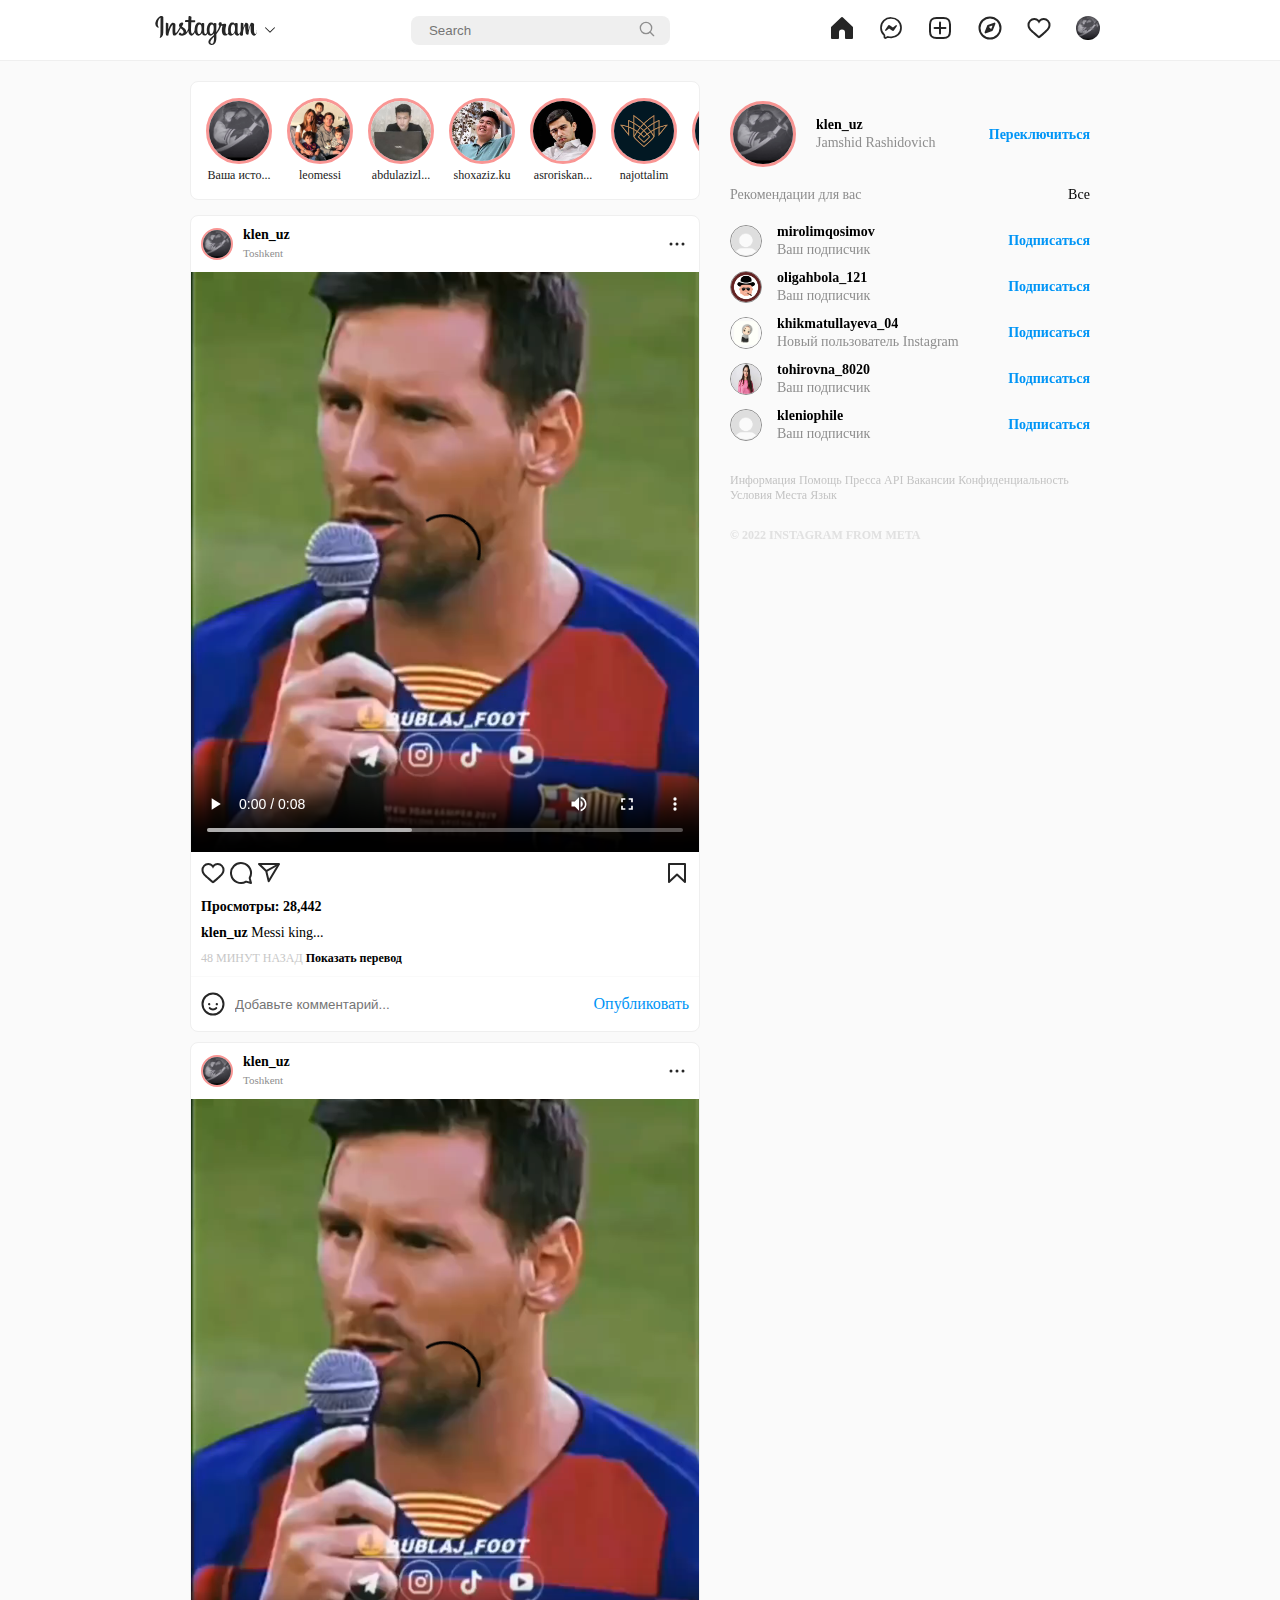
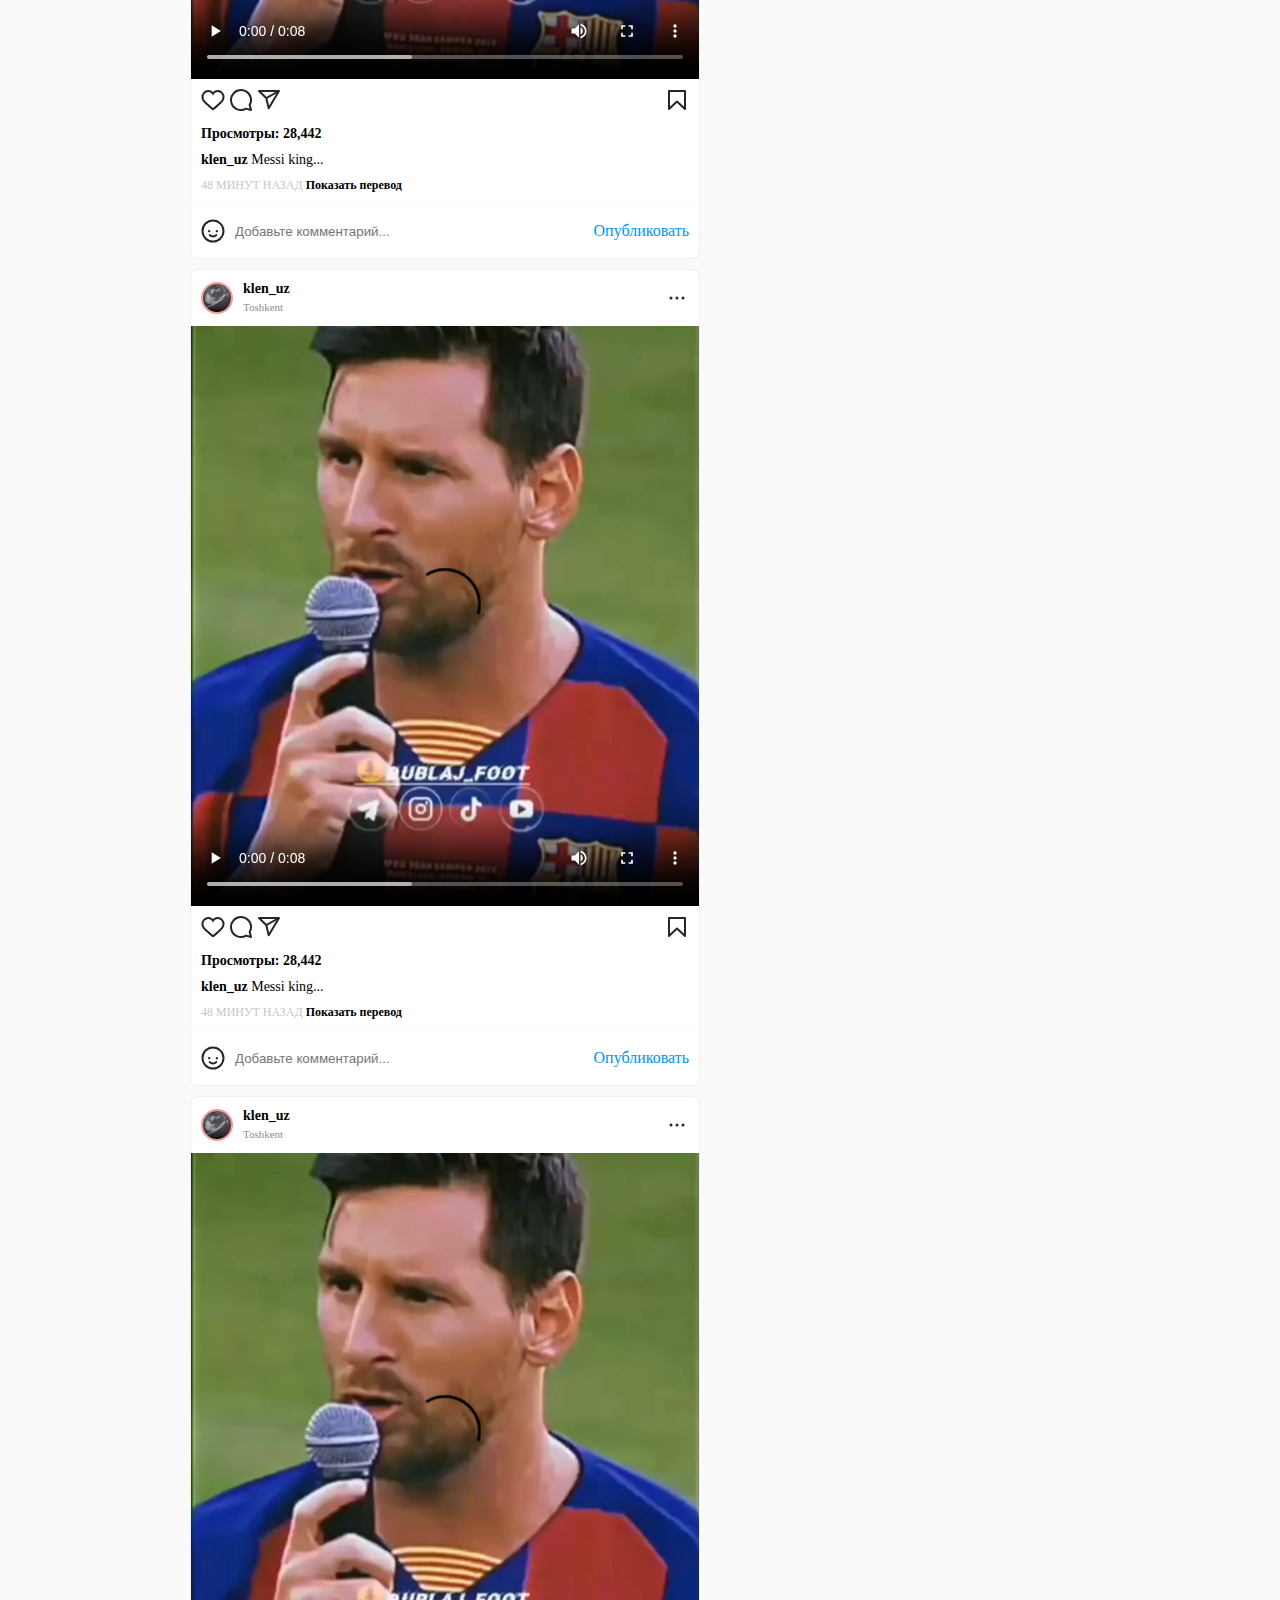
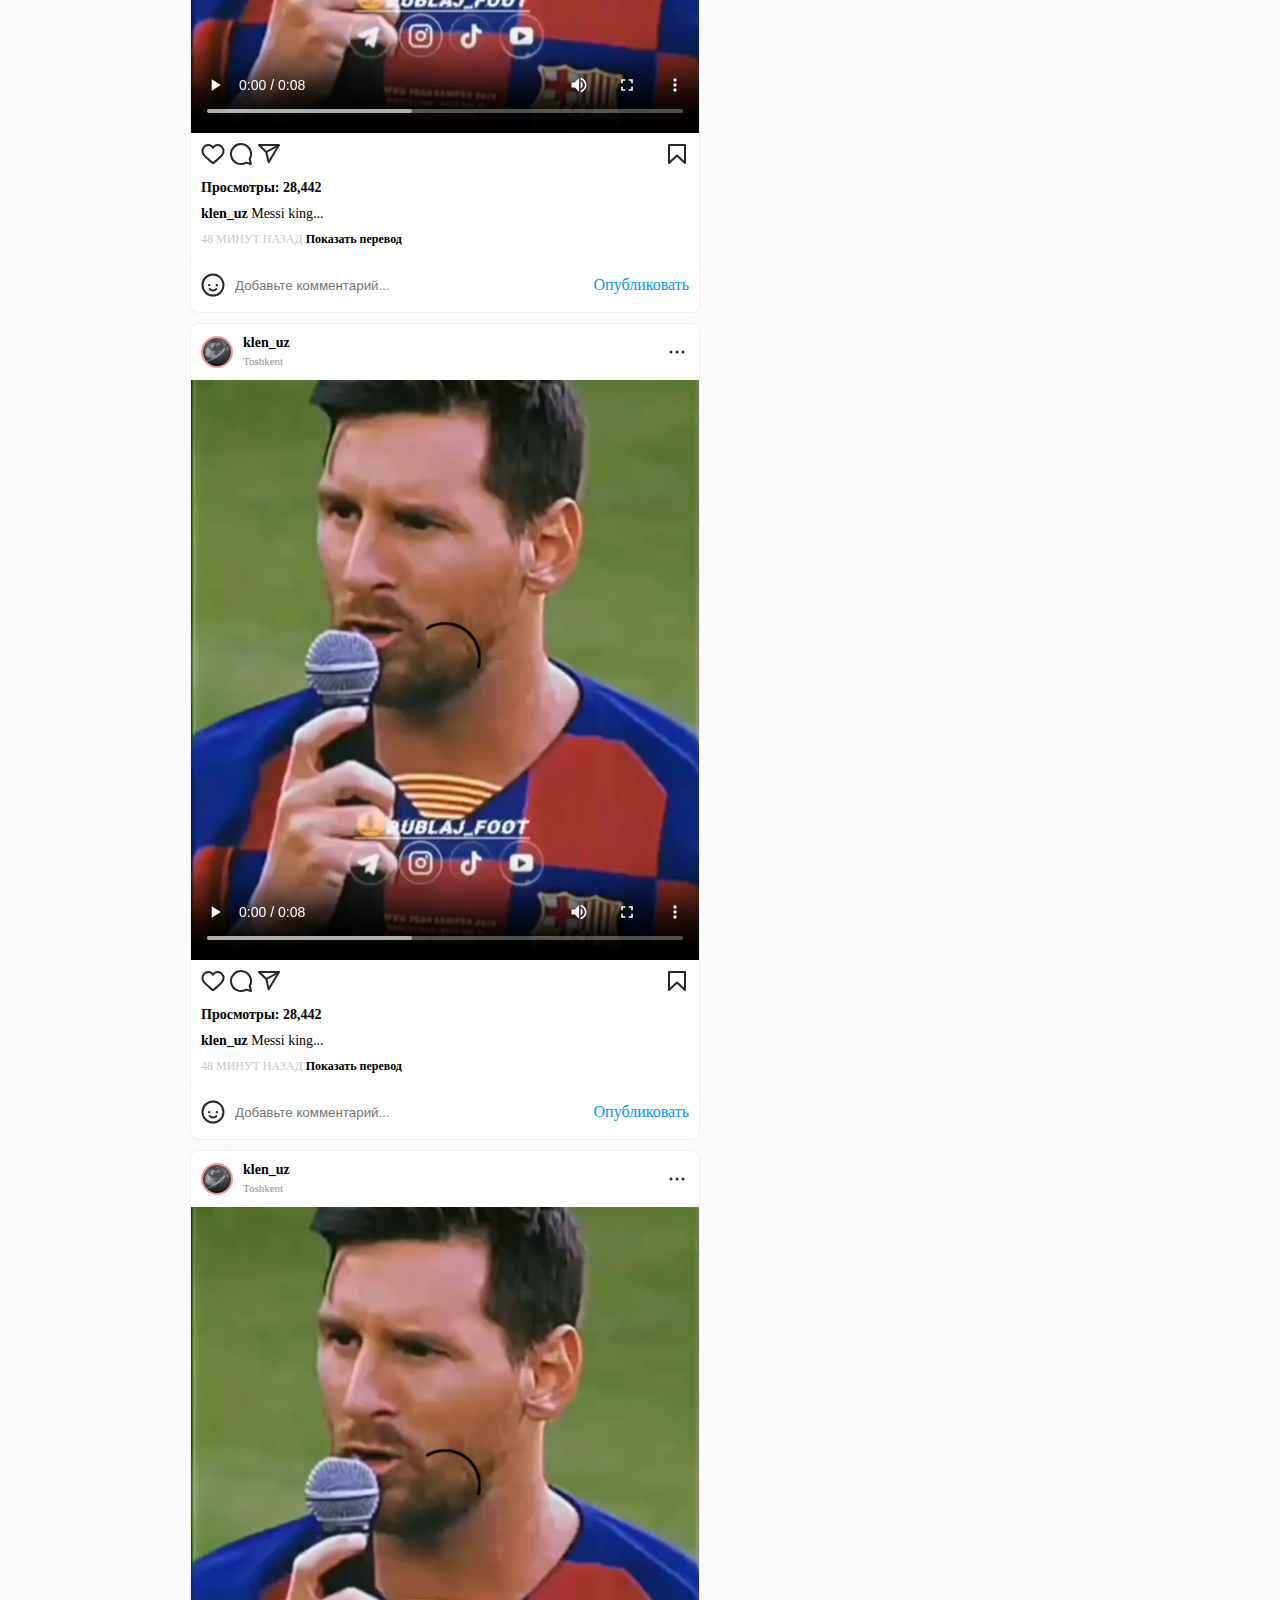
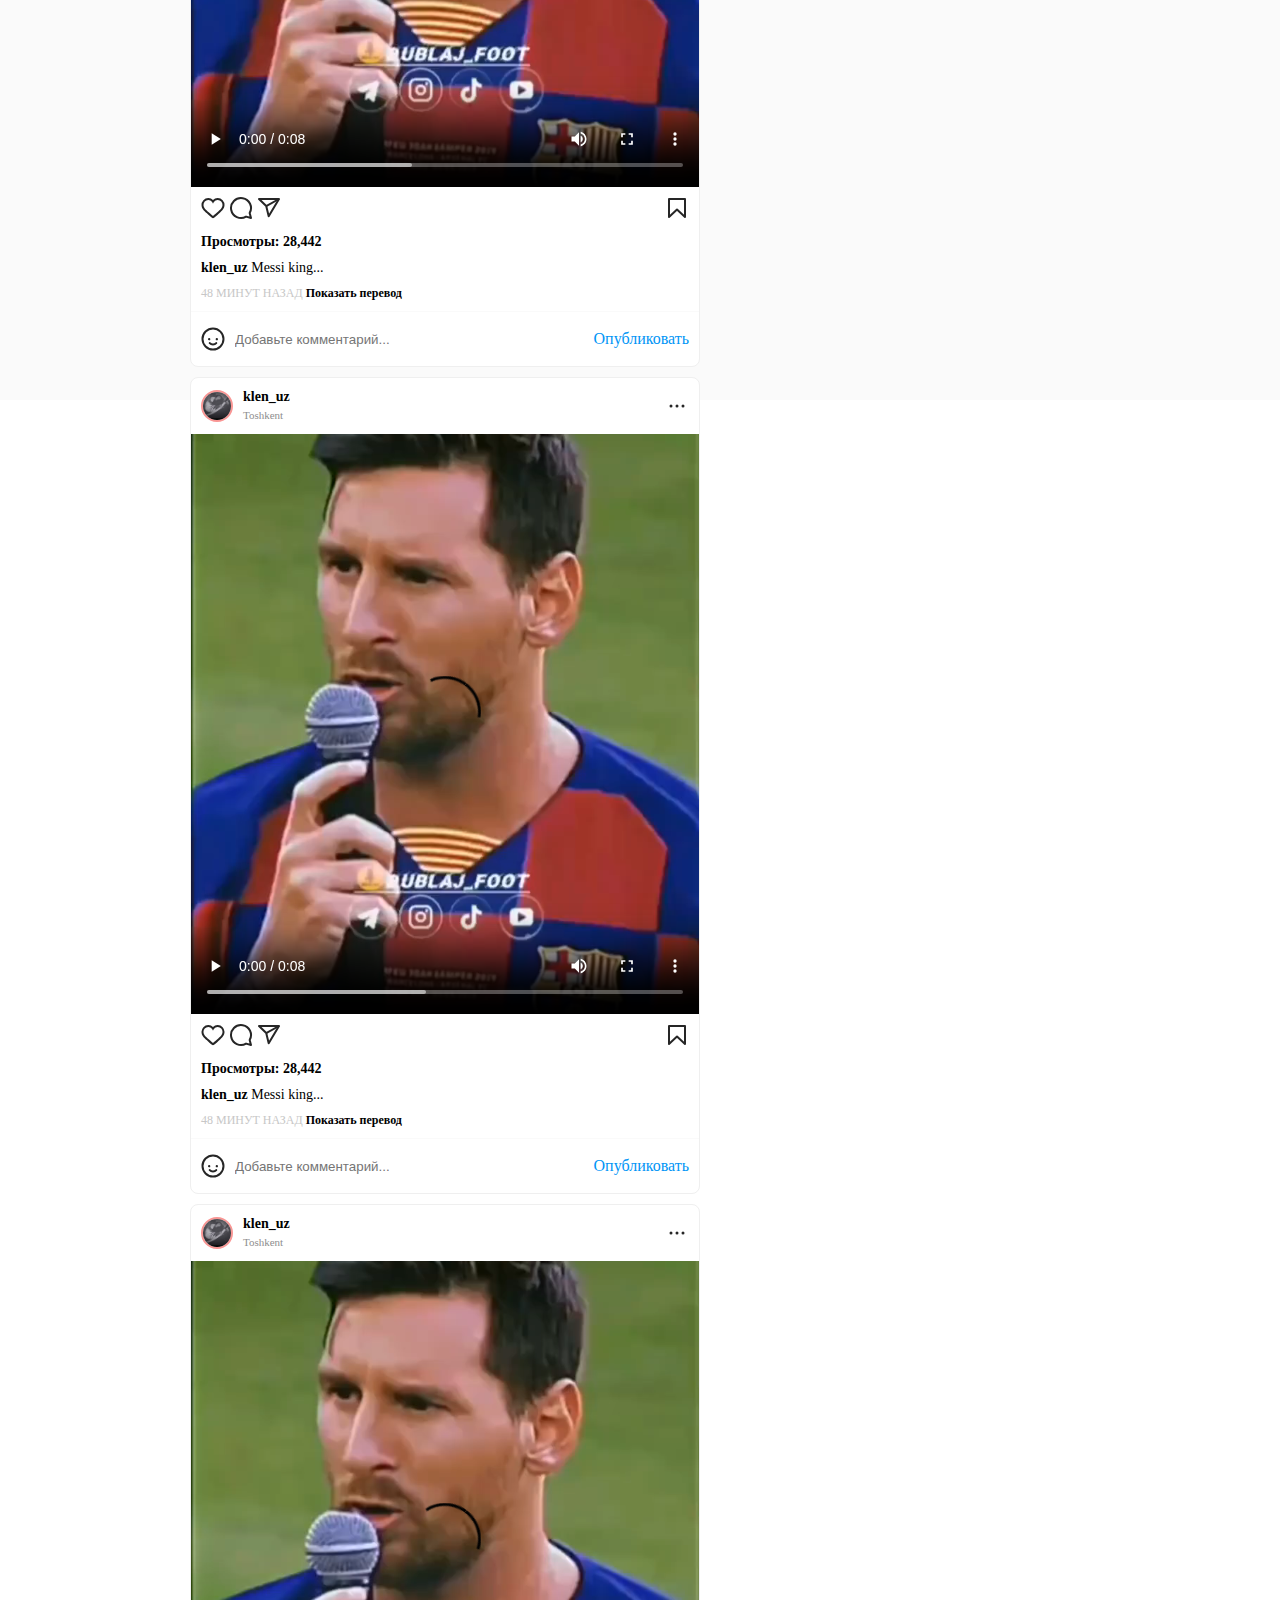
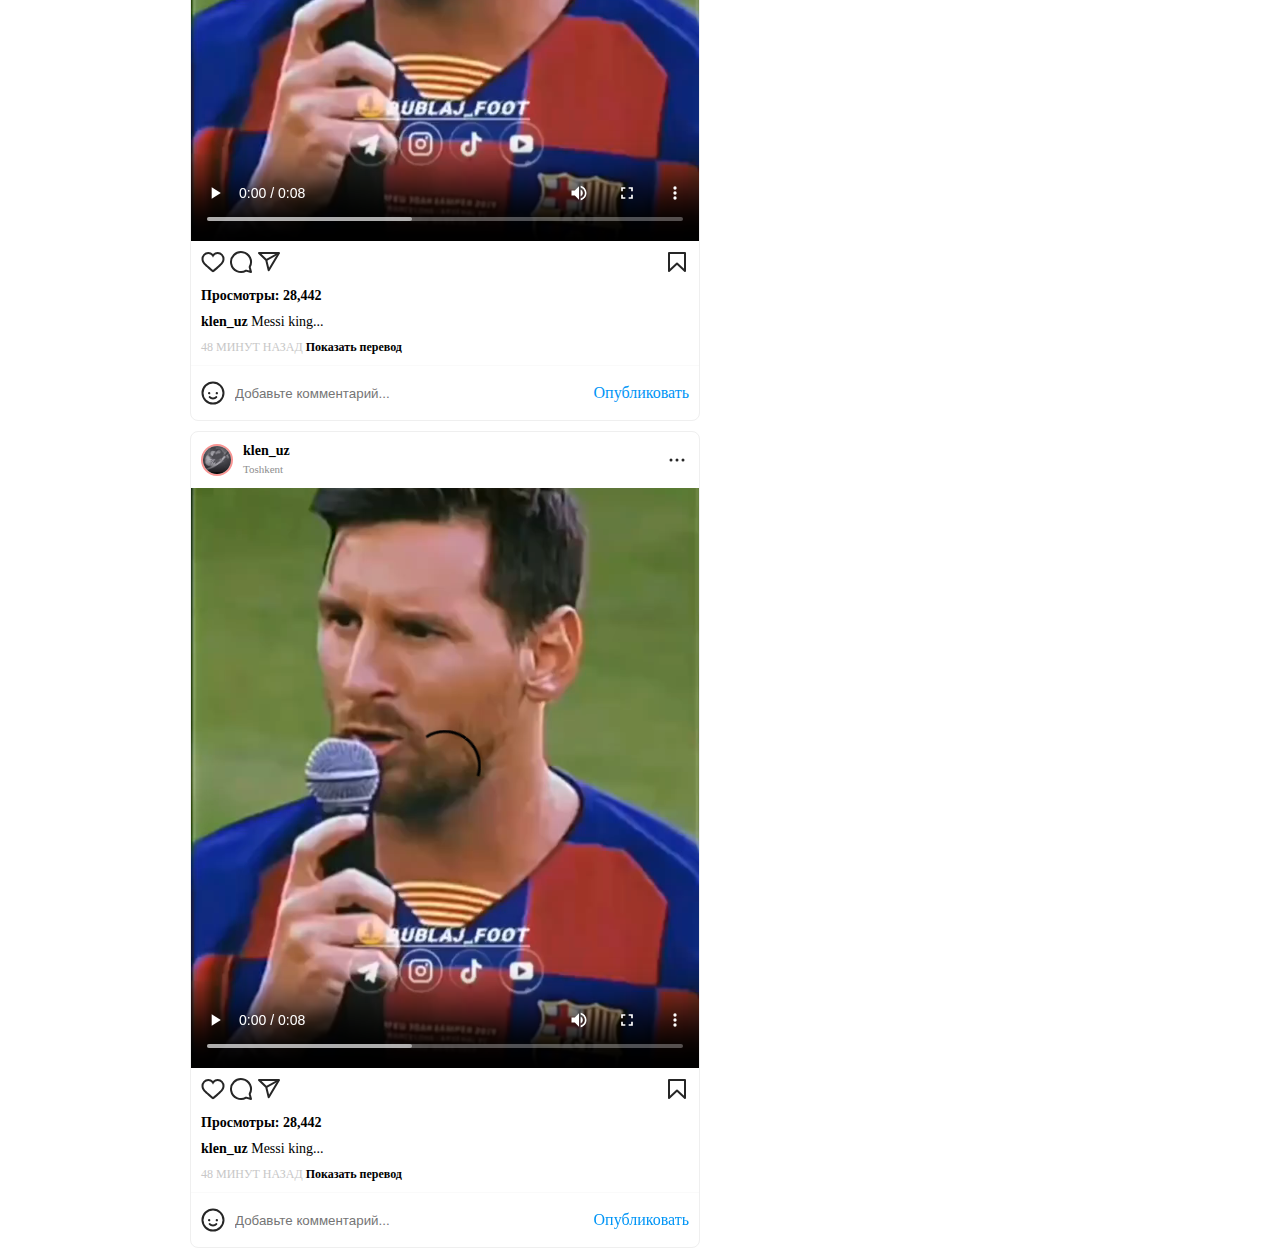
==== commit cf2f9795: "main section edited" ====
--- a/index.html
+++ b/index.html
@@ -13,8 +13,7 @@
       <nav>
         <div class="container navbar">
           <div class="logo">
-              <a href="#">
-                  
+              <a href="#"> 
                 <svg
                   aria-label="Instagram"
                   class="_ab6-"
--- a/css/index.css
+++ b/css/index.css
@@ -95,6 +95,9 @@
 }
 
 @media screen and (max-width: 600px) {
+  .container {
+    padding: 0 0;
+  }
   .search {
     display: none;
   }
@@ -341,6 +344,11 @@
   opacity: 0.5;
 }
 
+@media screen and (max-width: 600px) {
+  .main-container {
+    padding: 0;
+  }
+}
 @media screen and (max-width: 1000px) {
   .main-container {
     padding-left: 0;
@@ -357,6 +365,9 @@
   section .section__posts {
     max-width: 510px;
   }
+  section .section__histories {
+    width: 100%;
+  }
   aside {
     display: none;
   }
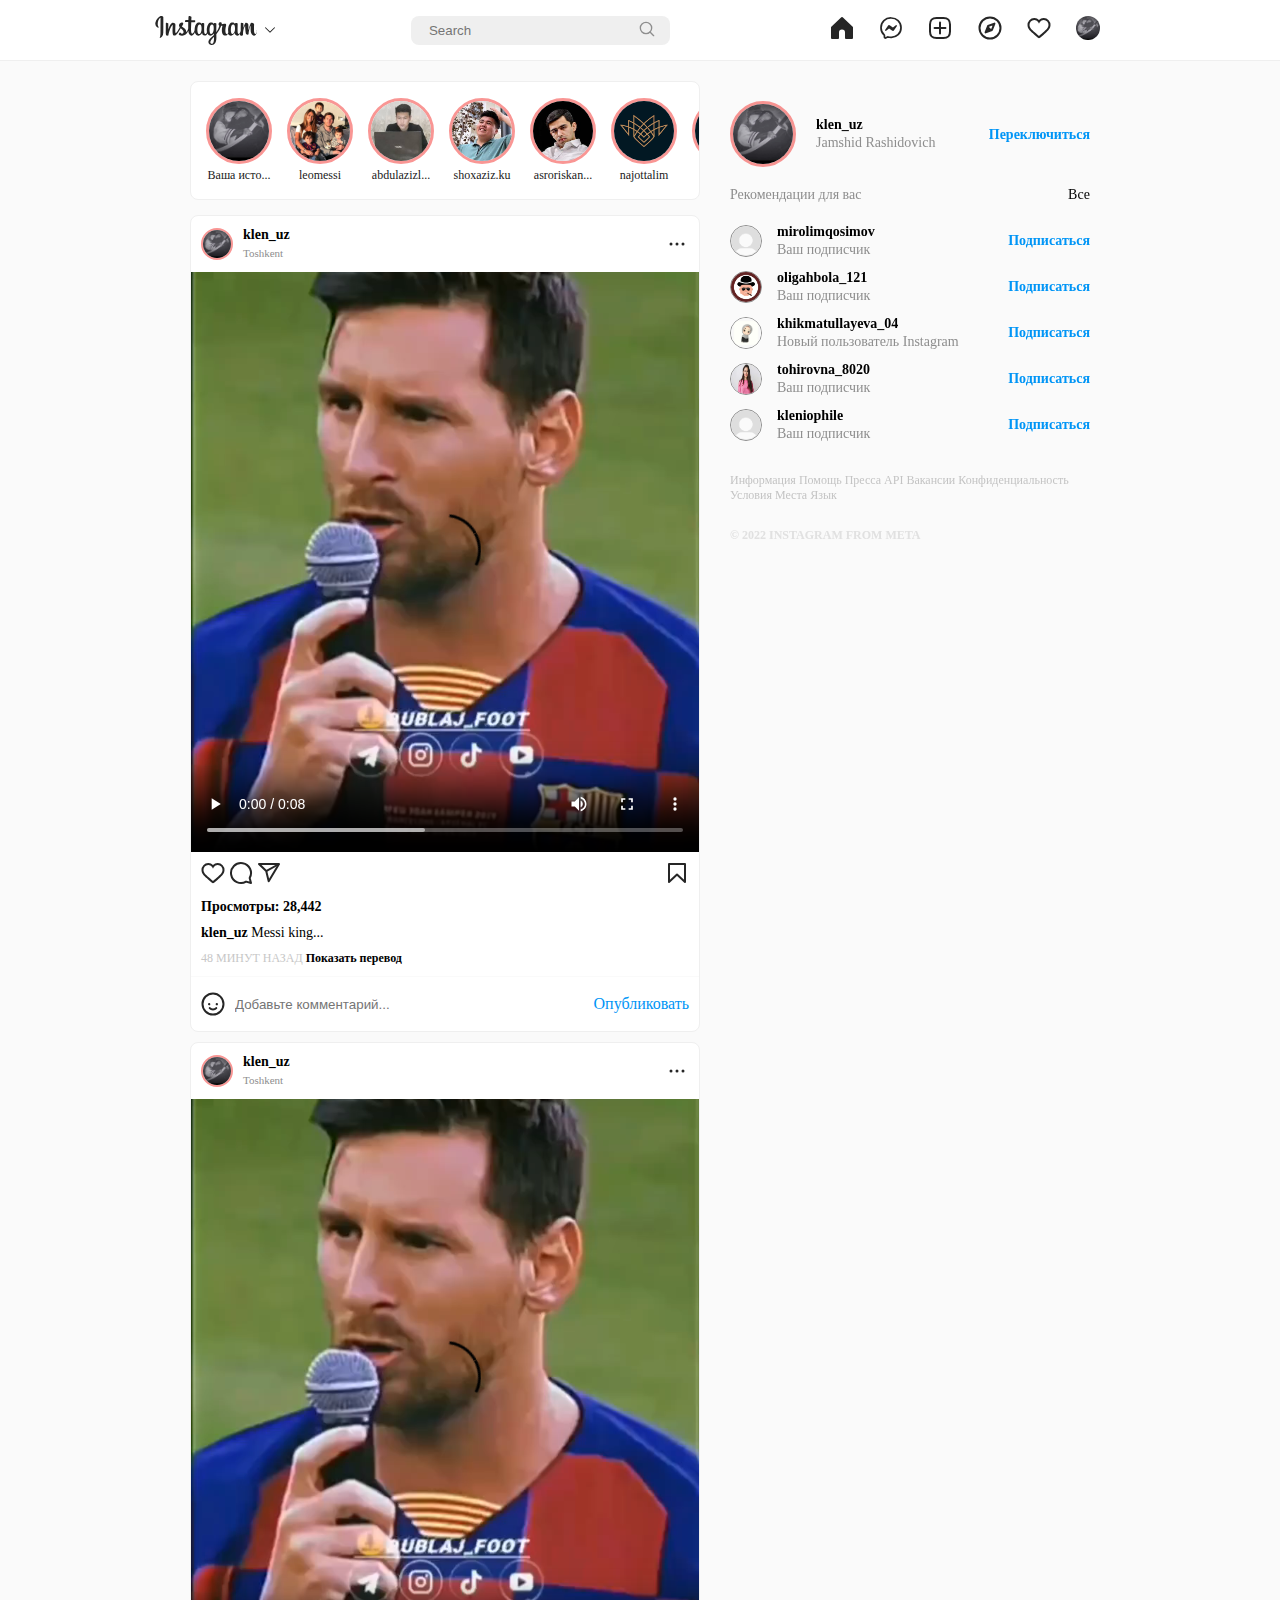
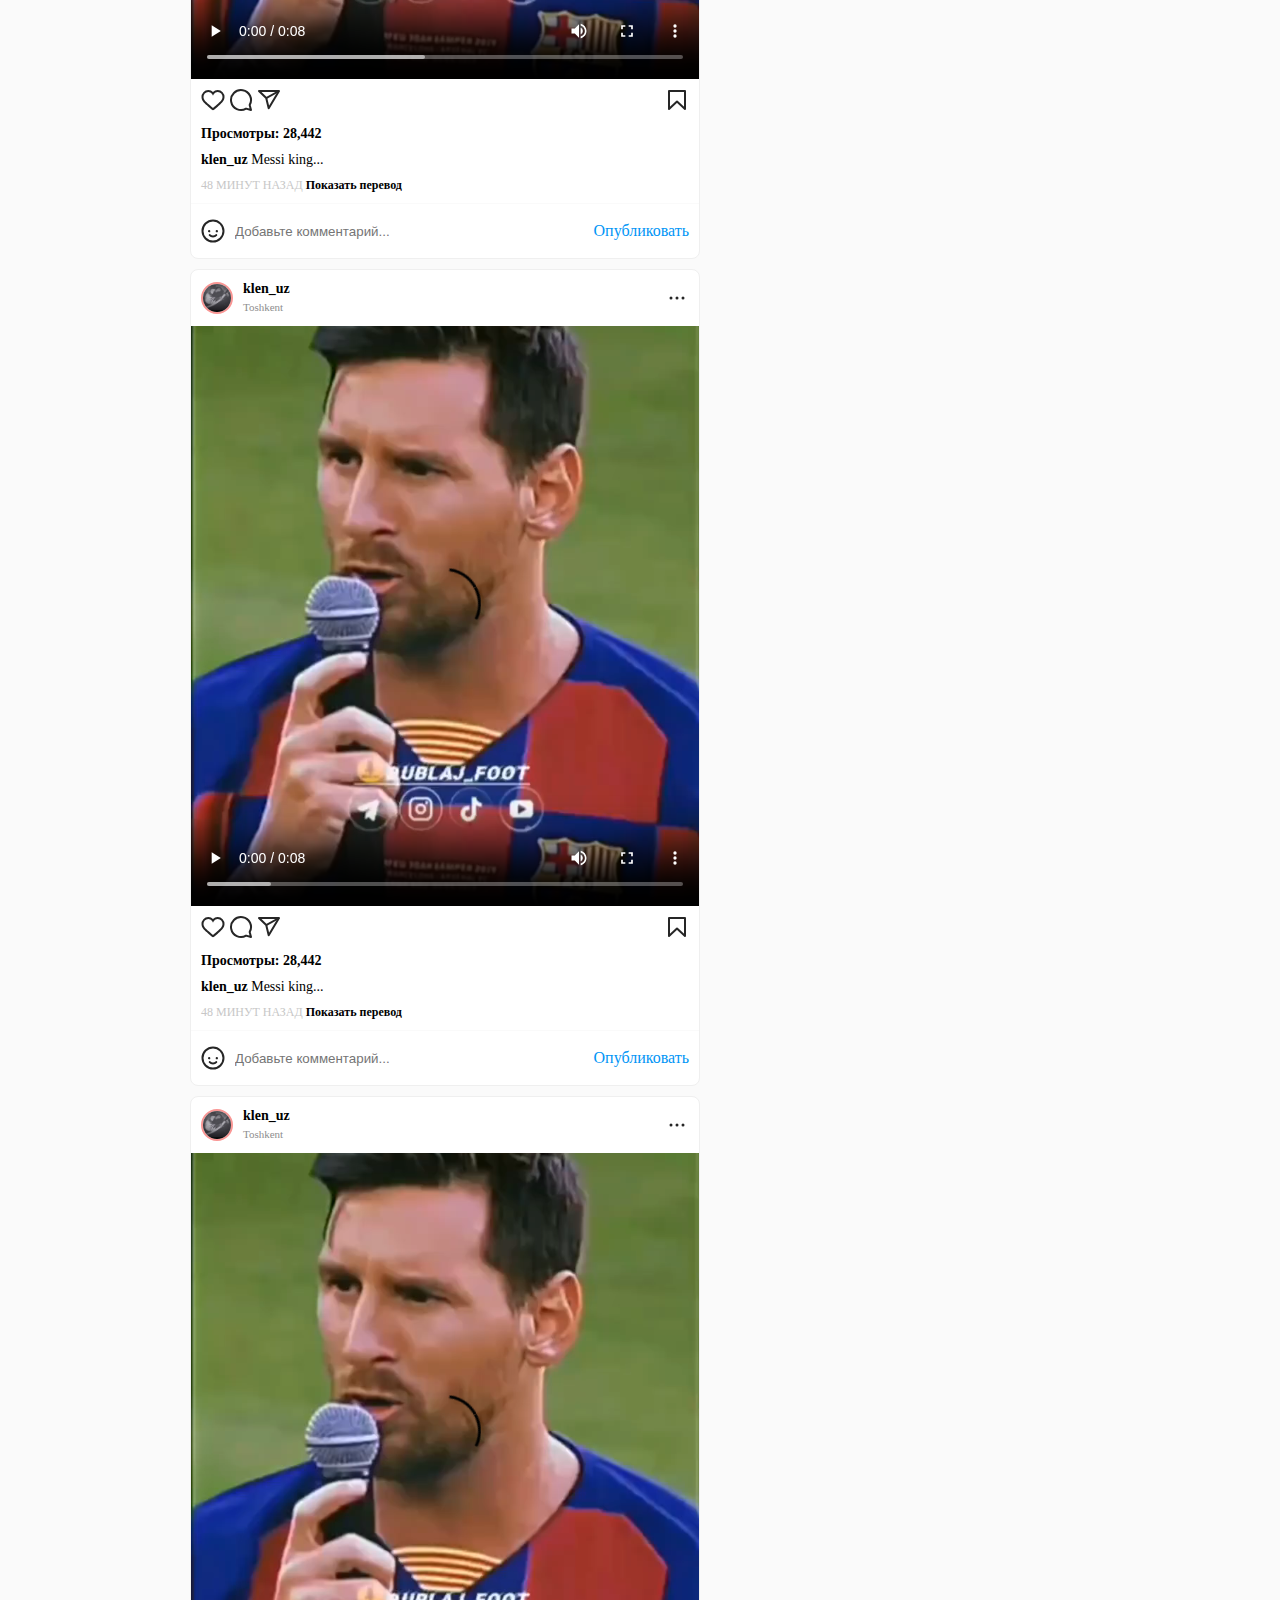
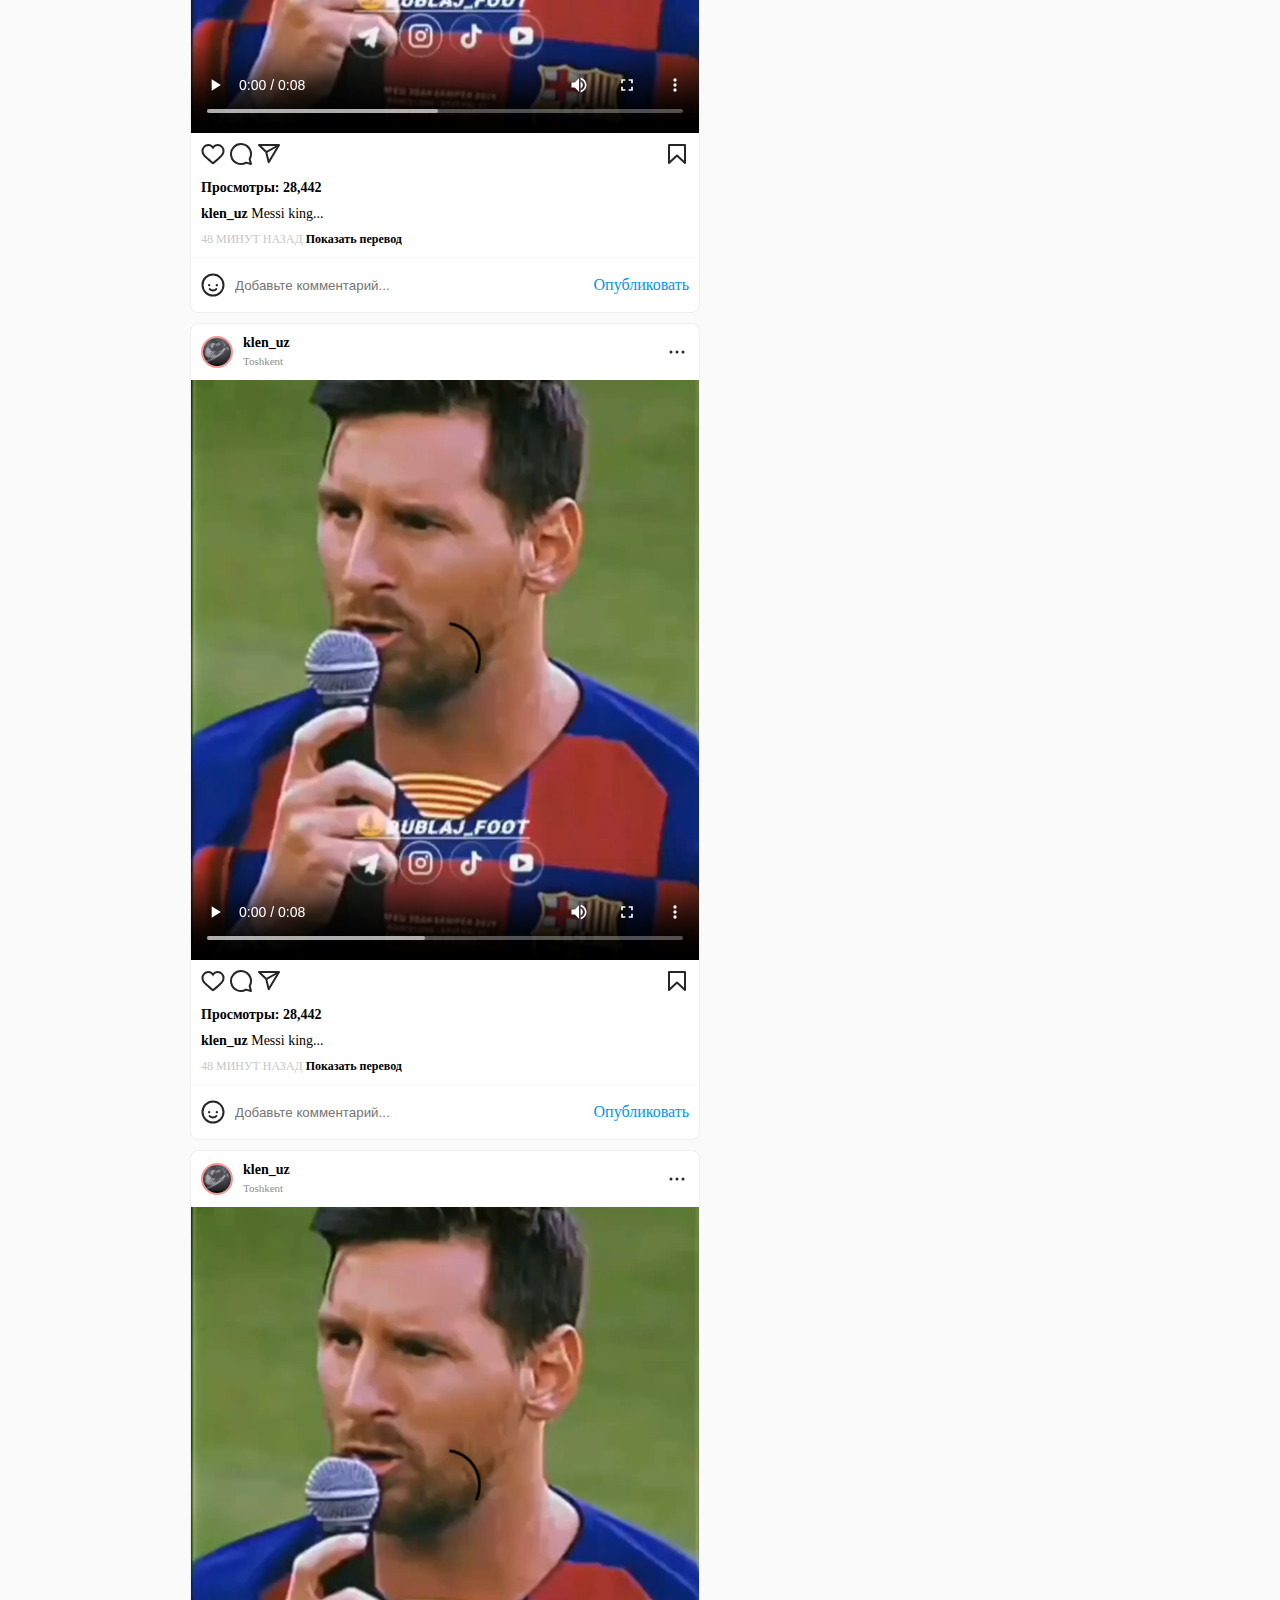
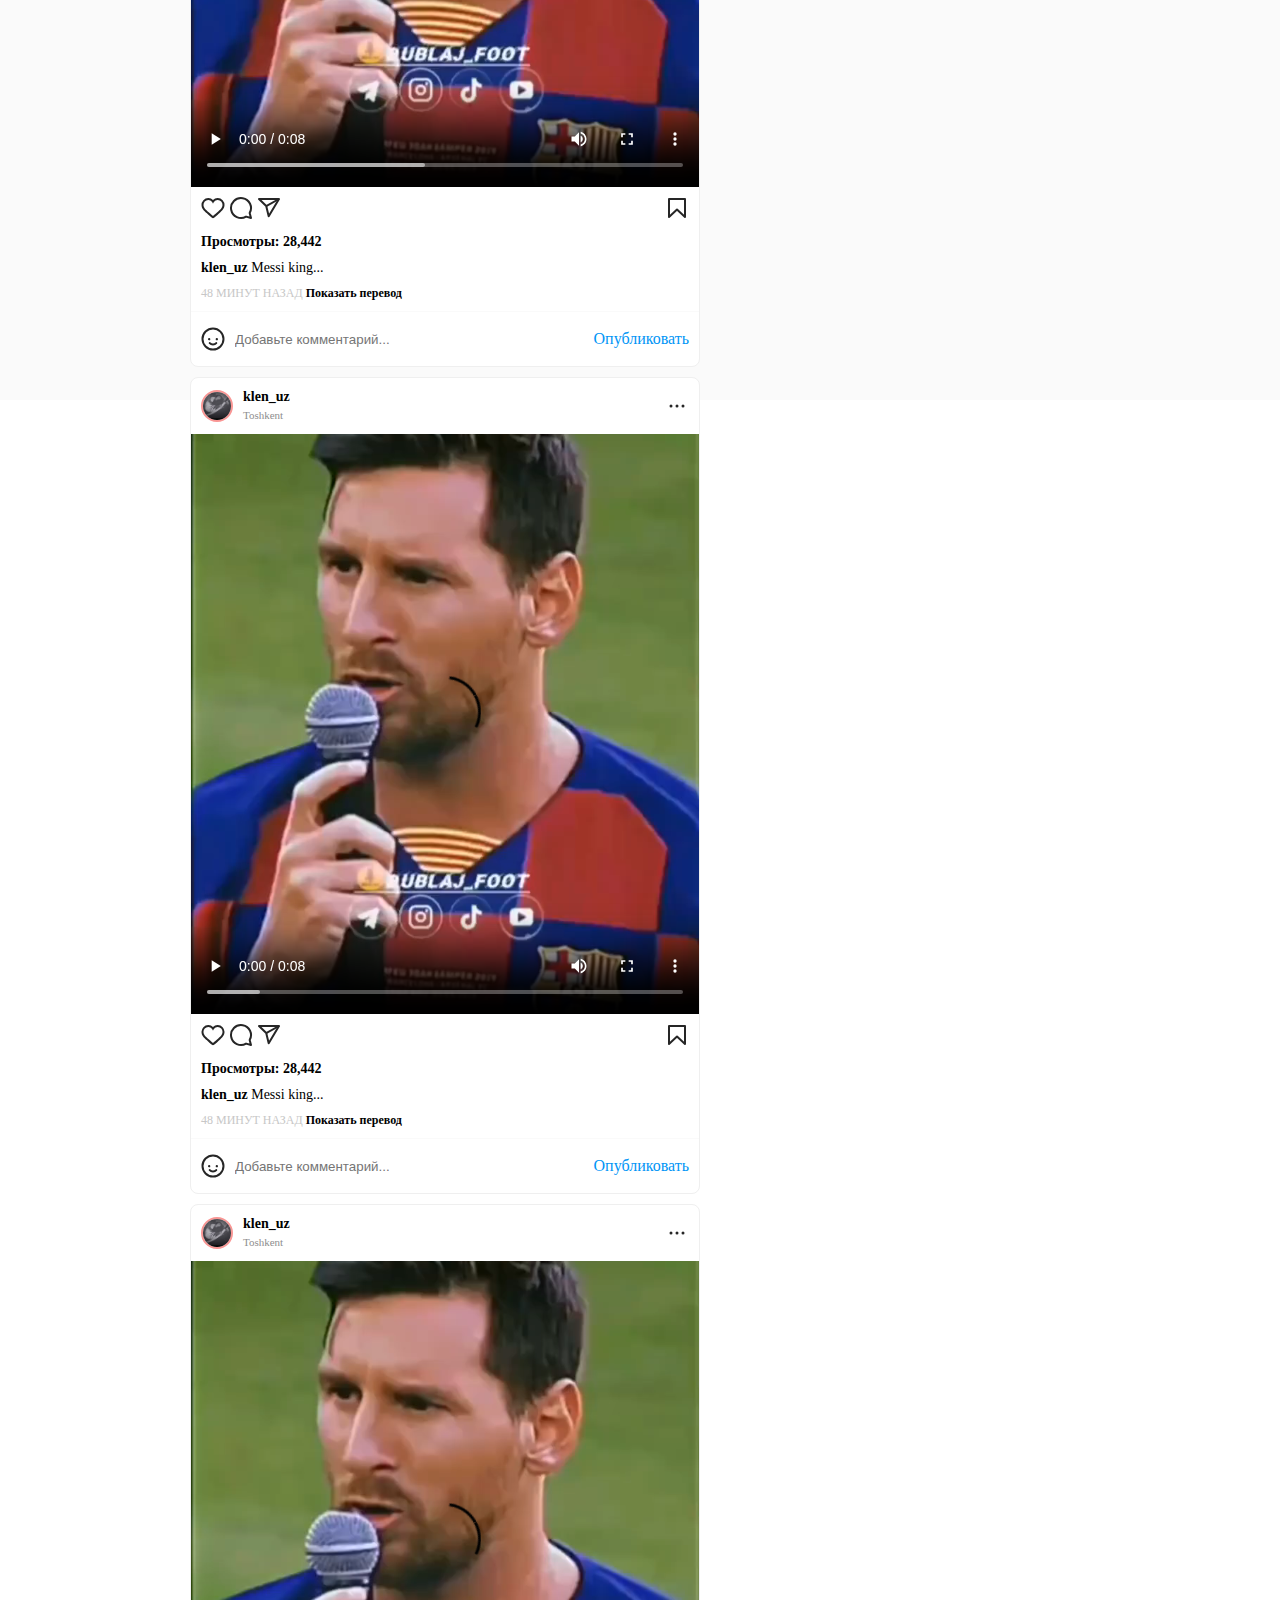
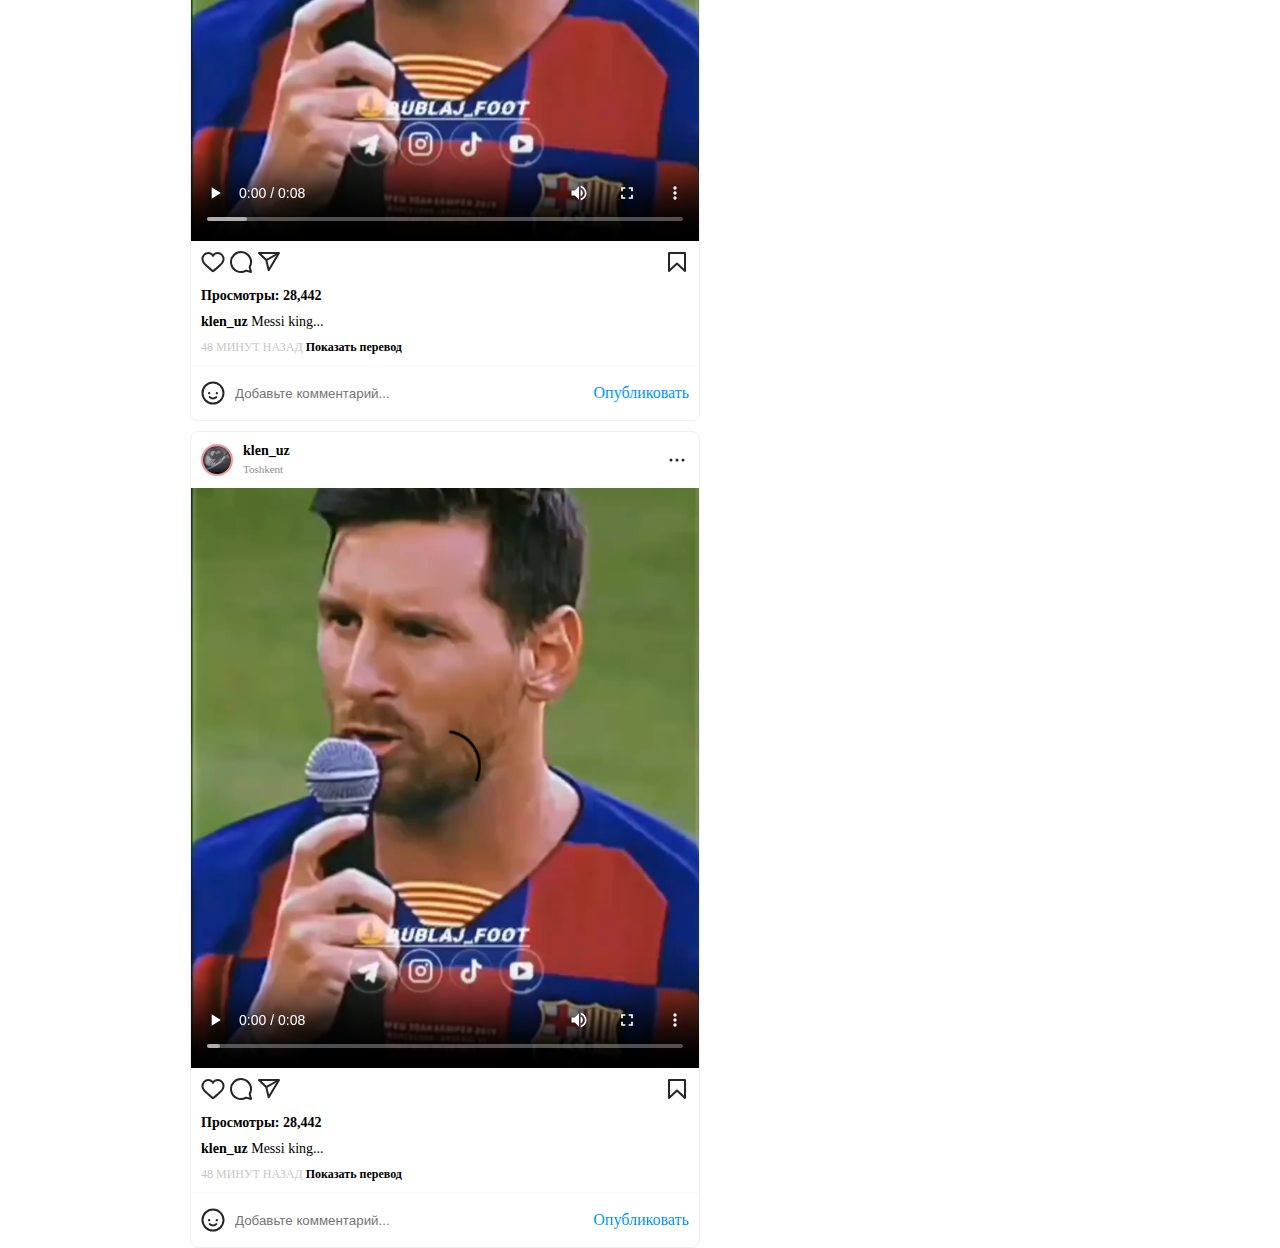
==== commit 63b27281: "indrx" ====
--- a/index.html
+++ b/index.html
@@ -10,6 +10,111 @@
   </head>
   <body>
     <header class="header">
+      <div class="menus-2">
+        <div class="icon-box icon-box-2"><a href="#"><svg
+            aria-label="Home"
+            class="_ab6-"
+            color="#262626"
+            fill="#262626"
+            height="24"
+            role="img"
+            viewBox="0 0 24 24"
+            width="24"
+          >
+            <path
+              d="M22 23h-6.001a1 1 0 0 1-1-1v-5.455a2.997 2.997 0 1 0-5.993 0V22a1 1 0 0 1-1 1H2a1 1 0 0 1-1-1V11.543a1.002 1.002 0 0 1 .31-.724l10-9.543a1.001 1.001 0 0 1 1.38 0l10 9.543a1.002 1.002 0 0 1 .31.724V22a1 1 0 0 1-1 1Z"
+            ></path>
+          </svg></a></div>
+        <div class="icon-box icon-box-2"><a href="#"><svg
+            aria-label="New post"
+            class="_ab6-"
+            color="#262626"
+            fill="#262626"
+            height="24"
+            role="img"
+            viewBox="0 0 24 24"
+            width="24"
+          >
+            <path
+              d="M2 12v3.45c0 2.849.698 4.005 1.606 4.944.94.909 2.098 1.608 4.946 1.608h6.896c2.848 0 4.006-.7 4.946-1.608C21.302 19.455 22 18.3 22 15.45V8.552c0-2.849-.698-4.006-1.606-4.945C19.454 2.7 18.296 2 15.448 2H8.552c-2.848 0-4.006.699-4.946 1.607C2.698 4.547 2 5.703 2 8.552Z"
+              fill="none"
+              stroke="currentColor"
+              stroke-linecap="round"
+              stroke-linejoin="round"
+              stroke-width="2"
+            ></path>
+            <line
+              fill="none"
+              stroke="currentColor"
+              stroke-linecap="round"
+              stroke-linejoin="round"
+              stroke-width="2"
+              x1="6.545"
+              x2="17.455"
+              y1="12.001"
+              y2="12.001"
+            ></line>
+            <line
+              fill="none"
+              stroke="currentColor"
+              stroke-linecap="round"
+              stroke-linejoin="round"
+              stroke-width="2"
+              x1="12.003"
+              x2="12.003"
+              y1="6.545"
+              y2="17.455"
+            ></line>
+          </svg></a></div>
+        <div class="icon-box icon-box-2"><a href="#"><svg
+            aria-label="Find People"
+            class="_ab6-"
+            color="#262626"
+            fill="#262626"
+            height="24"
+            role="img"
+            viewBox="0 0 24 24"
+            width="24"
+          >
+            <polygon
+              fill="none"
+              points="13.941 13.953 7.581 16.424 10.06 10.056 16.42 7.585 13.941 13.953"
+              stroke="currentColor"
+              stroke-linecap="round"
+              stroke-linejoin="round"
+              stroke-width="2"
+            ></polygon>
+            <polygon
+              fill-rule="evenodd"
+              points="10.06 10.056 13.949 13.945 7.581 16.424 10.06 10.056"
+            ></polygon>
+            <circle
+              cx="12.001"
+              cy="12.005"
+              fill="none"
+              r="10.5"
+              stroke="currentColor"
+              stroke-linecap="round"
+              stroke-linejoin="round"
+              stroke-width="2"
+            ></circle>
+          </svg></a></div>
+        <div class="icon-box icon-box-2"><a href="#"><svg
+            aria-label="Activity Feed"
+            class="_ab6-"
+            color="#262626"
+            fill="#262626"
+            height="24"
+            role="img"
+            viewBox="0 0 24 24"
+            width="24"
+          >
+            <path
+              d="M16.792 3.904A4.989 4.989 0 0 1 21.5 9.122c0 3.072-2.652 4.959-5.197 7.222-2.512 2.243-3.865 3.469-4.303 3.752-.477-.309-2.143-1.823-4.303-3.752C5.141 14.072 2.5 12.167 2.5 9.122a4.989 4.989 0 0 1 4.708-5.218 4.21 4.21 0 0 1 3.675 1.941c.84 1.175.98 1.763 1.12 1.763s.278-.588 1.11-1.766a4.17 4.17 0 0 1 3.679-1.938m0-2a6.04 6.04 0 0 0-4.797 2.127 6.052 6.052 0 0 0-4.787-2.127A6.985 6.985 0 0 0 .5 9.122c0 3.61 2.55 5.827 5.015 7.97.283.246.569.494.853.747l1.027.918a44.998 44.998 0 0 0 3.518 3.018 2 2 0 0 0 2.174 0 45.263 45.263 0 0 0 3.626-3.115l.922-.824c.293-.26.59-.519.885-.774 2.334-2.025 4.98-4.32 4.98-7.94a6.985 6.985 0 0 0-6.708-7.218Z"
+            ></path>
+          </svg></a></div>
+        <div class="icon-box icon-box-2"><a href="#"><img class="acc_logo" src="./images/accaunt.jpg" alt=""></a></div>
+      </div>
       <nav>
         <div class="container navbar">
           <div class="logo">
@@ -74,8 +179,9 @@
                 </button>
               </form>
             </div>
+           
             <div class="menus">
-              <div class="icon-box"><a href="#"><svg
+              <div class="icon-box icon-box-2"><a href="#"><svg
                   aria-label="Home"
                   class="_ab6-"
                   color="#262626"
@@ -111,7 +217,7 @@
                     fill-rule="evenodd"
                   ></path>
                 </svg></a></div>
-              <div class="icon-box"><a href="#"><svg
+              <div class="icon-box icon-box-2"><a href="#"><svg
                   aria-label="New post"
                   class="_ab6-"
                   color="#262626"
@@ -152,7 +258,7 @@
                     y2="17.455"
                   ></line>
                 </svg></a></div>
-              <div class="icon-box"><a href="#"><svg
+              <div class="icon-box icon-box-2"><a href="#"><svg
                   aria-label="Find People"
                   class="_ab6-"
                   color="#262626"
@@ -185,7 +291,7 @@
                     stroke-width="2"
                   ></circle>
                 </svg></a></div>
-              <div class="icon-box"><a href="#"><svg
+              <div class="icon-box icon-box-2"><a href="#"><svg
                   aria-label="Activity Feed"
                   class="_ab6-"
                   color="#262626"
@@ -199,7 +305,7 @@
                     d="M16.792 3.904A4.989 4.989 0 0 1 21.5 9.122c0 3.072-2.652 4.959-5.197 7.222-2.512 2.243-3.865 3.469-4.303 3.752-.477-.309-2.143-1.823-4.303-3.752C5.141 14.072 2.5 12.167 2.5 9.122a4.989 4.989 0 0 1 4.708-5.218 4.21 4.21 0 0 1 3.675 1.941c.84 1.175.98 1.763 1.12 1.763s.278-.588 1.11-1.766a4.17 4.17 0 0 1 3.679-1.938m0-2a6.04 6.04 0 0 0-4.797 2.127 6.052 6.052 0 0 0-4.787-2.127A6.985 6.985 0 0 0 .5 9.122c0 3.61 2.55 5.827 5.015 7.97.283.246.569.494.853.747l1.027.918a44.998 44.998 0 0 0 3.518 3.018 2 2 0 0 0 2.174 0 45.263 45.263 0 0 0 3.626-3.115l.922-.824c.293-.26.59-.519.885-.774 2.334-2.025 4.98-4.32 4.98-7.94a6.985 6.985 0 0 0-6.708-7.218Z"
                   ></path>
                 </svg></a></div>
-              <div class="icon-box"><a href="#"><img class="acc_logo" src="./images/accaunt.jpg" alt=""></a></div>
+              <div class="icon-box icon-box-2"><a href="#"><img class="acc_logo" src="./images/accaunt.jpg" alt=""></a></div>
             </div>
         </div>
       </nav>
--- a/css/index.css
+++ b/css/index.css
@@ -94,6 +94,22 @@
   border-radius: 50%;
 }
 
+.menus-2 {
+  display: none;
+  flex: 33%;
+  justify-content: space-evenly;
+  padding: 10px 0;
+}
+.menus-2 svg {
+  width: 24px;
+  height: 24px;
+}
+.menus-2 .acc_logo {
+  width: 24px;
+  height: 24px;
+  border-radius: 50%;
+}
+
 @media screen and (max-width: 600px) {
   .container {
     padding: 0 0;
@@ -104,6 +120,20 @@
   .menus {
     flex: 50%;
     max-width: 50%;
+    justify-content: flex-end;
+  }
+  .menus .icon-box-2 {
+    display: none;
+  }
+  .menus-2 {
+    display: block;
+    display: flex;
+    background-color: #ffffff;
+    position: fixed;
+    bottom: 0;
+    left: 0;
+    right: 0;
+    width: 100%;
   }
 }
 main {
@@ -355,7 +385,7 @@
     padding-right: 0;
   }
   section {
-    max-width: 500px;
+    max-width: 510px;
     flex: 100%;
     justify-content: center;
   }
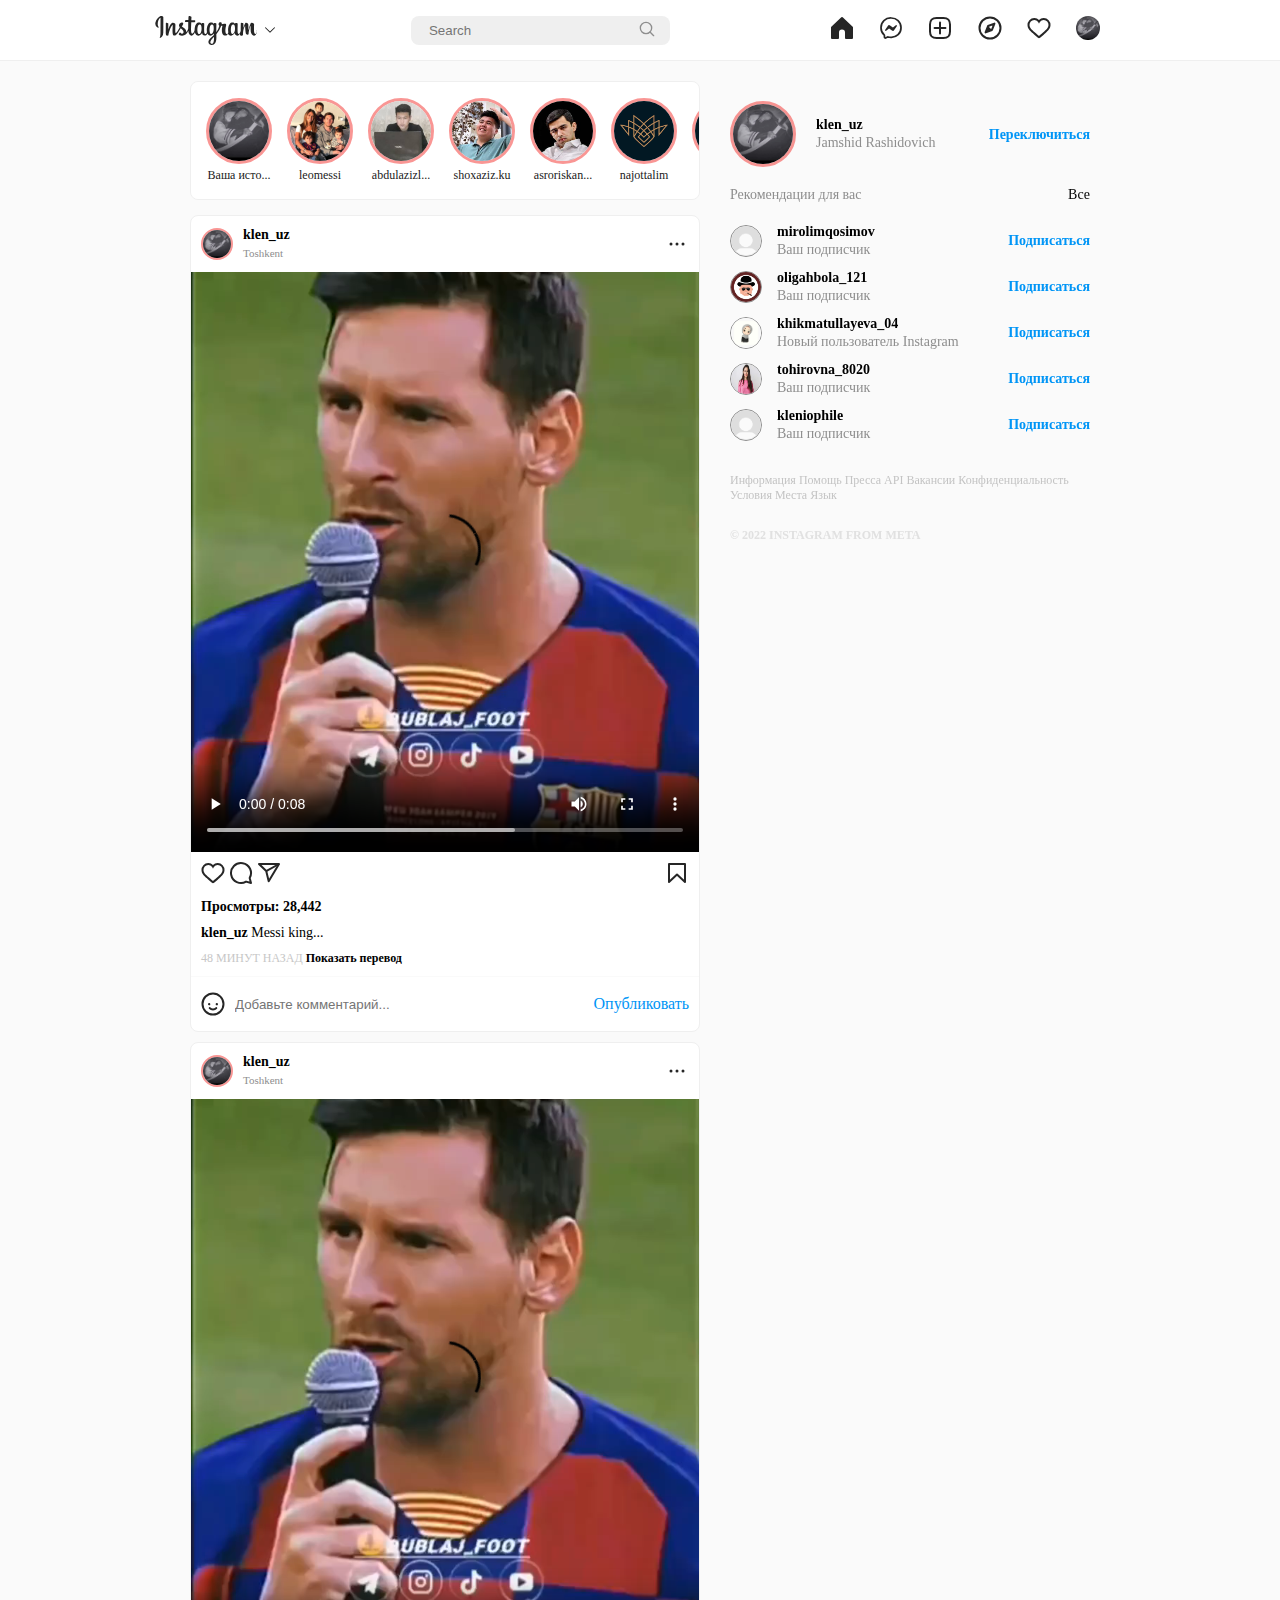
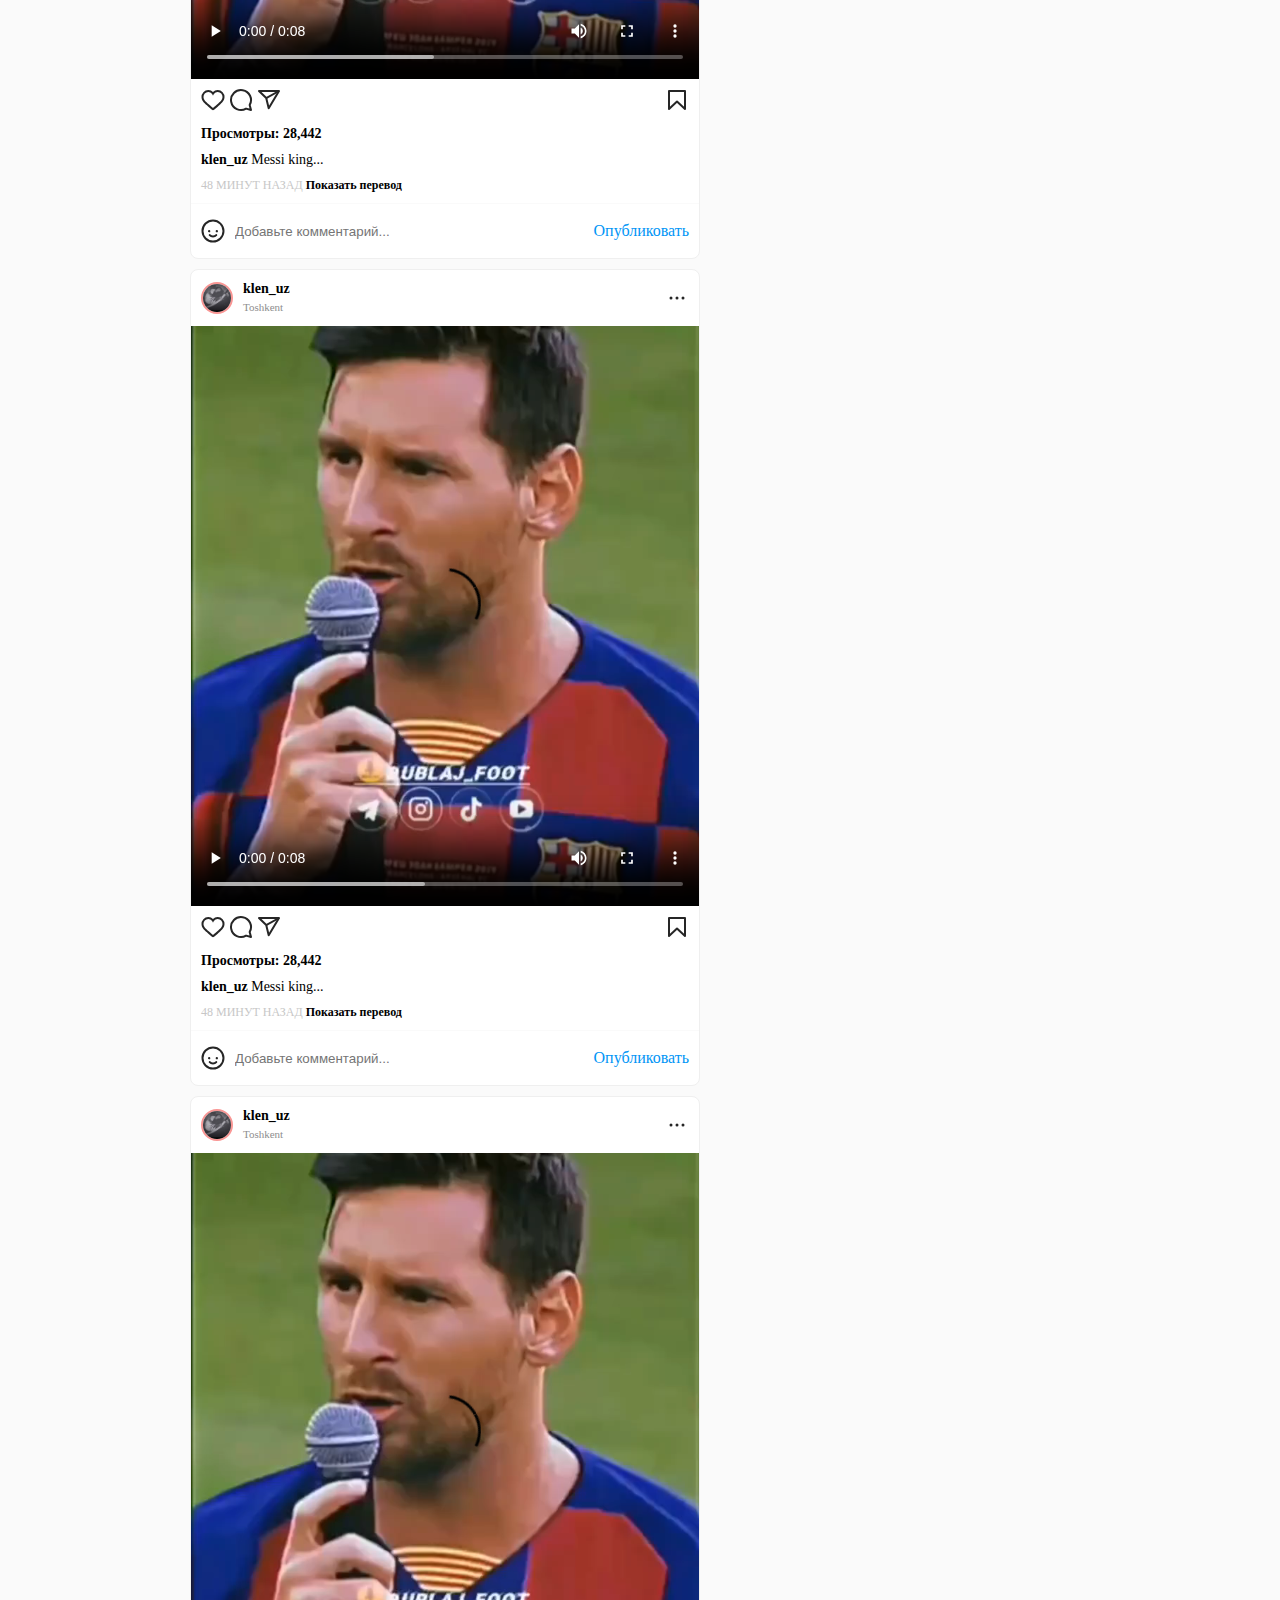
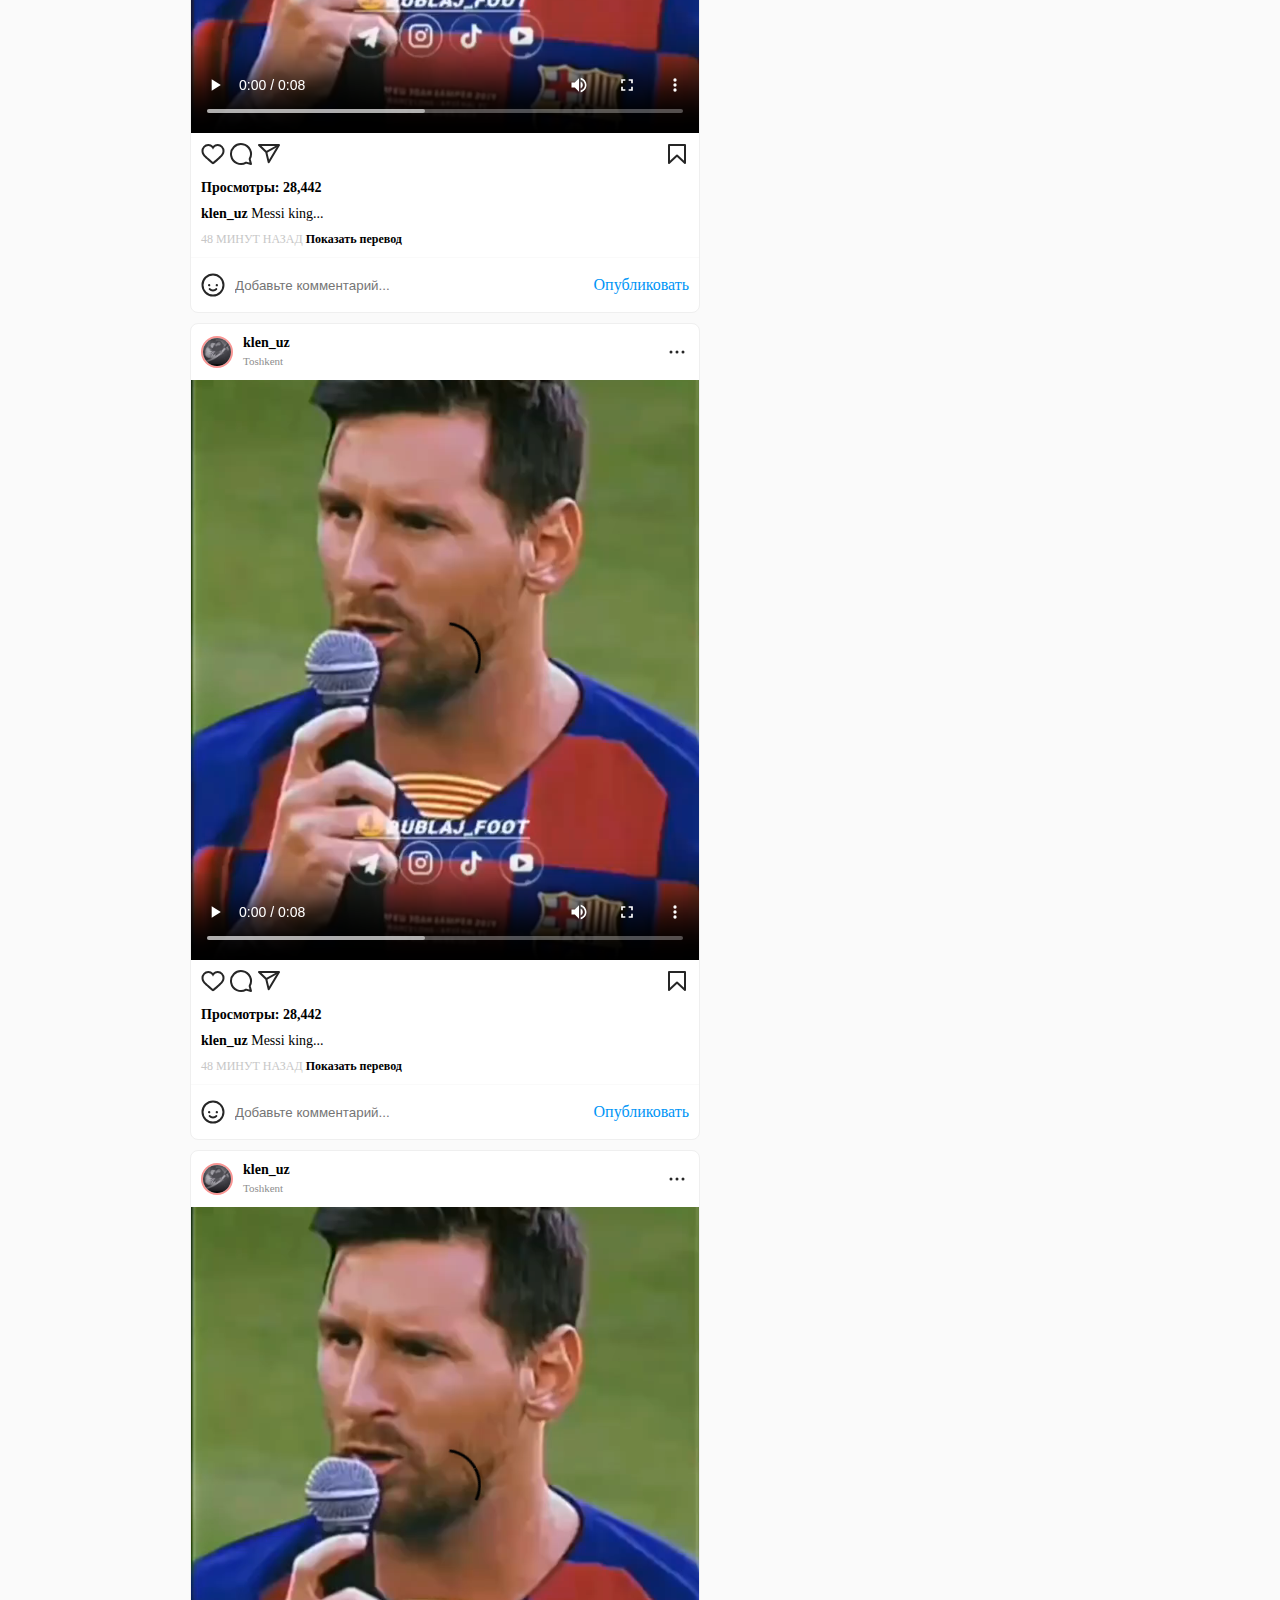
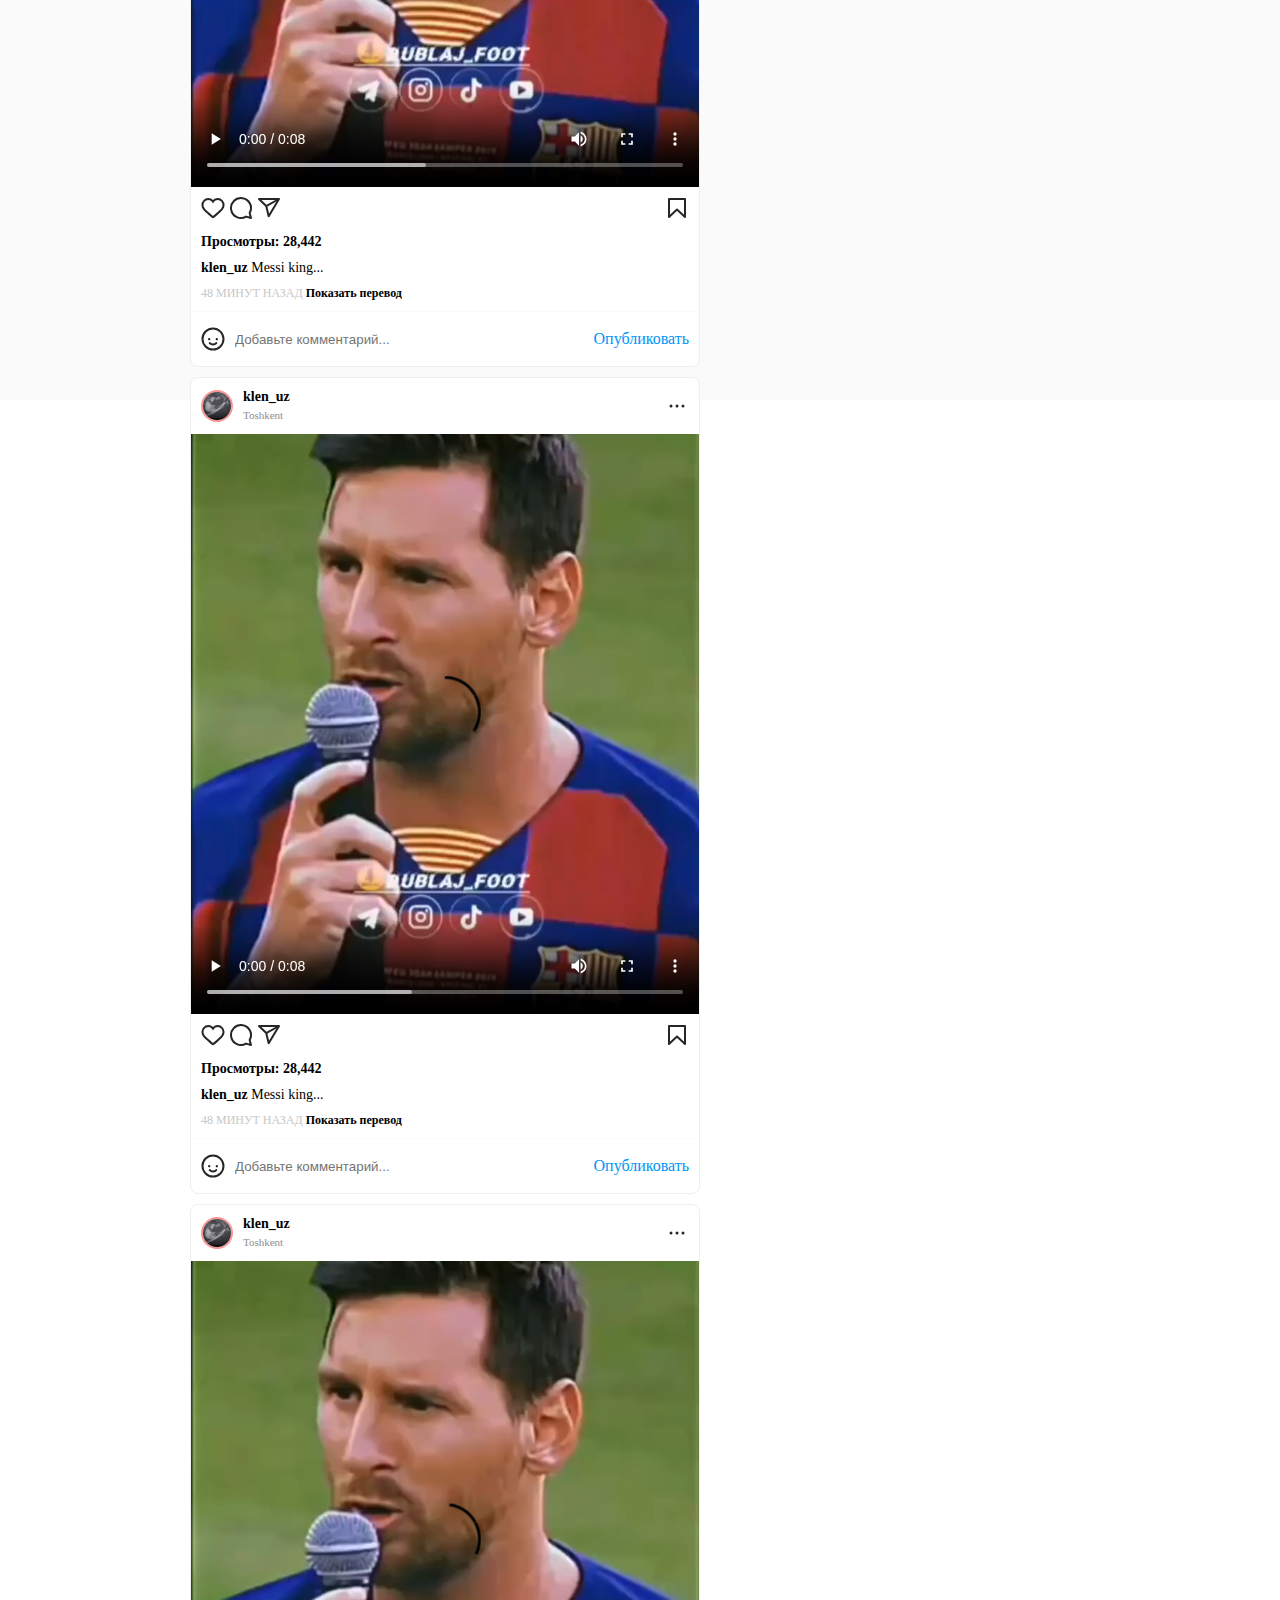
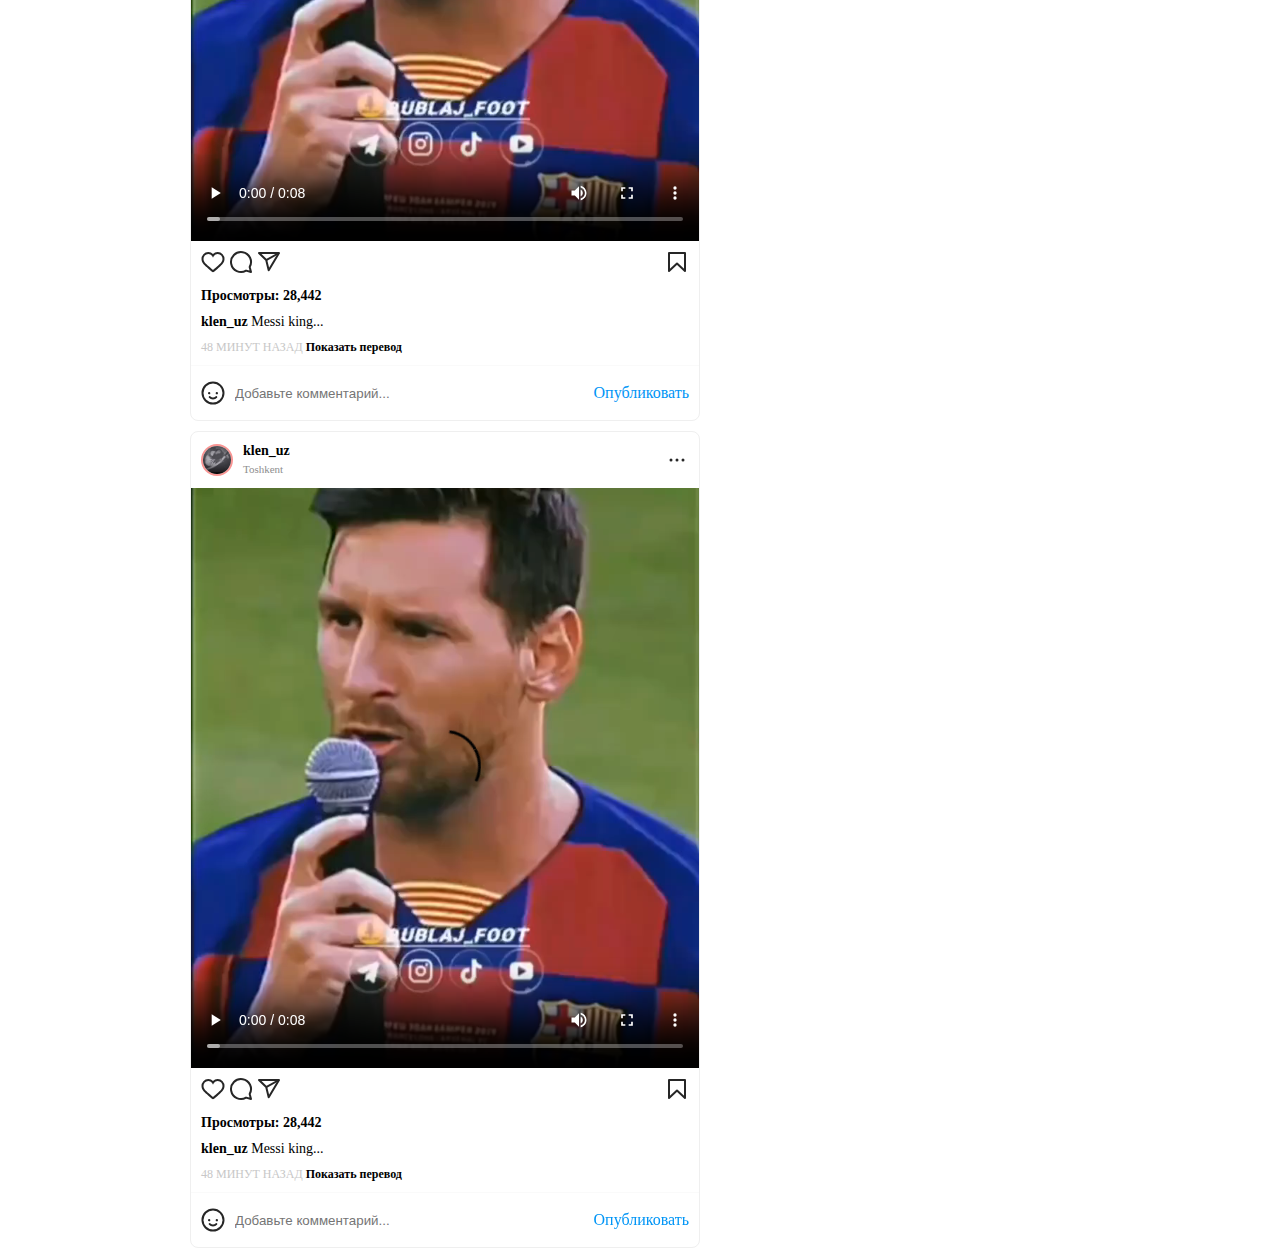
==== commit 0e97d6bb: "rels and index edit" ====
--- a/index.html
+++ b/index.html
@@ -11,7 +11,7 @@
   <body>
     <header class="header">
       <div class="menus-2">
-        <div class="icon-box icon-box-2"><a href="#"><svg
+        <div class="icon-box icon-box-2"><a href="./index.html"><svg
             aria-label="Home"
             class="_ab6-"
             color="#262626"
@@ -66,7 +66,7 @@
               y2="17.455"
             ></line>
           </svg></a></div>
-        <div class="icon-box icon-box-2"><a href="#"><svg
+        <div class="icon-box icon-box-2"><a href="./rels.html"><svg
             aria-label="Find People"
             class="_ab6-"
             color="#262626"
@@ -181,7 +181,7 @@
             </div>
            
             <div class="menus">
-              <div class="icon-box icon-box-2"><a href="#"><svg
+              <div class="icon-box icon-box-2"><a href="./index.html"><svg
                   aria-label="Home"
                   class="_ab6-"
                   color="#262626"
@@ -258,7 +258,7 @@
                     y2="17.455"
                   ></line>
                 </svg></a></div>
-              <div class="icon-box icon-box-2"><a href="#"><svg
+              <div class="icon-box icon-box-2"><a href="./rels.html"><svg
                   aria-label="Find People"
                   class="_ab6-"
                   color="#262626"
--- a/css/index.css
+++ b/css/index.css
@@ -152,7 +152,7 @@
   flex: 60%;
 }
 section .section__histories {
-  width: 510px;
+  max-width: 510px;
   height: 119px;
   background-color: #ffffff;
   border: 1px solid rgb(239, 239, 239);
@@ -160,9 +160,10 @@
   display: flex;
   flex-direction: row;
   align-items: center;
-  overflow: scroll;
-  overflow-y: hidden;
-  overflow-x: hidden;
+  overflow-x: scroll;
+}
+section .section__histories::-webkit-scrollbar {
+  height: 0;
 }
 section .section__histories .section__histories-history {
   margin-left: 15px;
